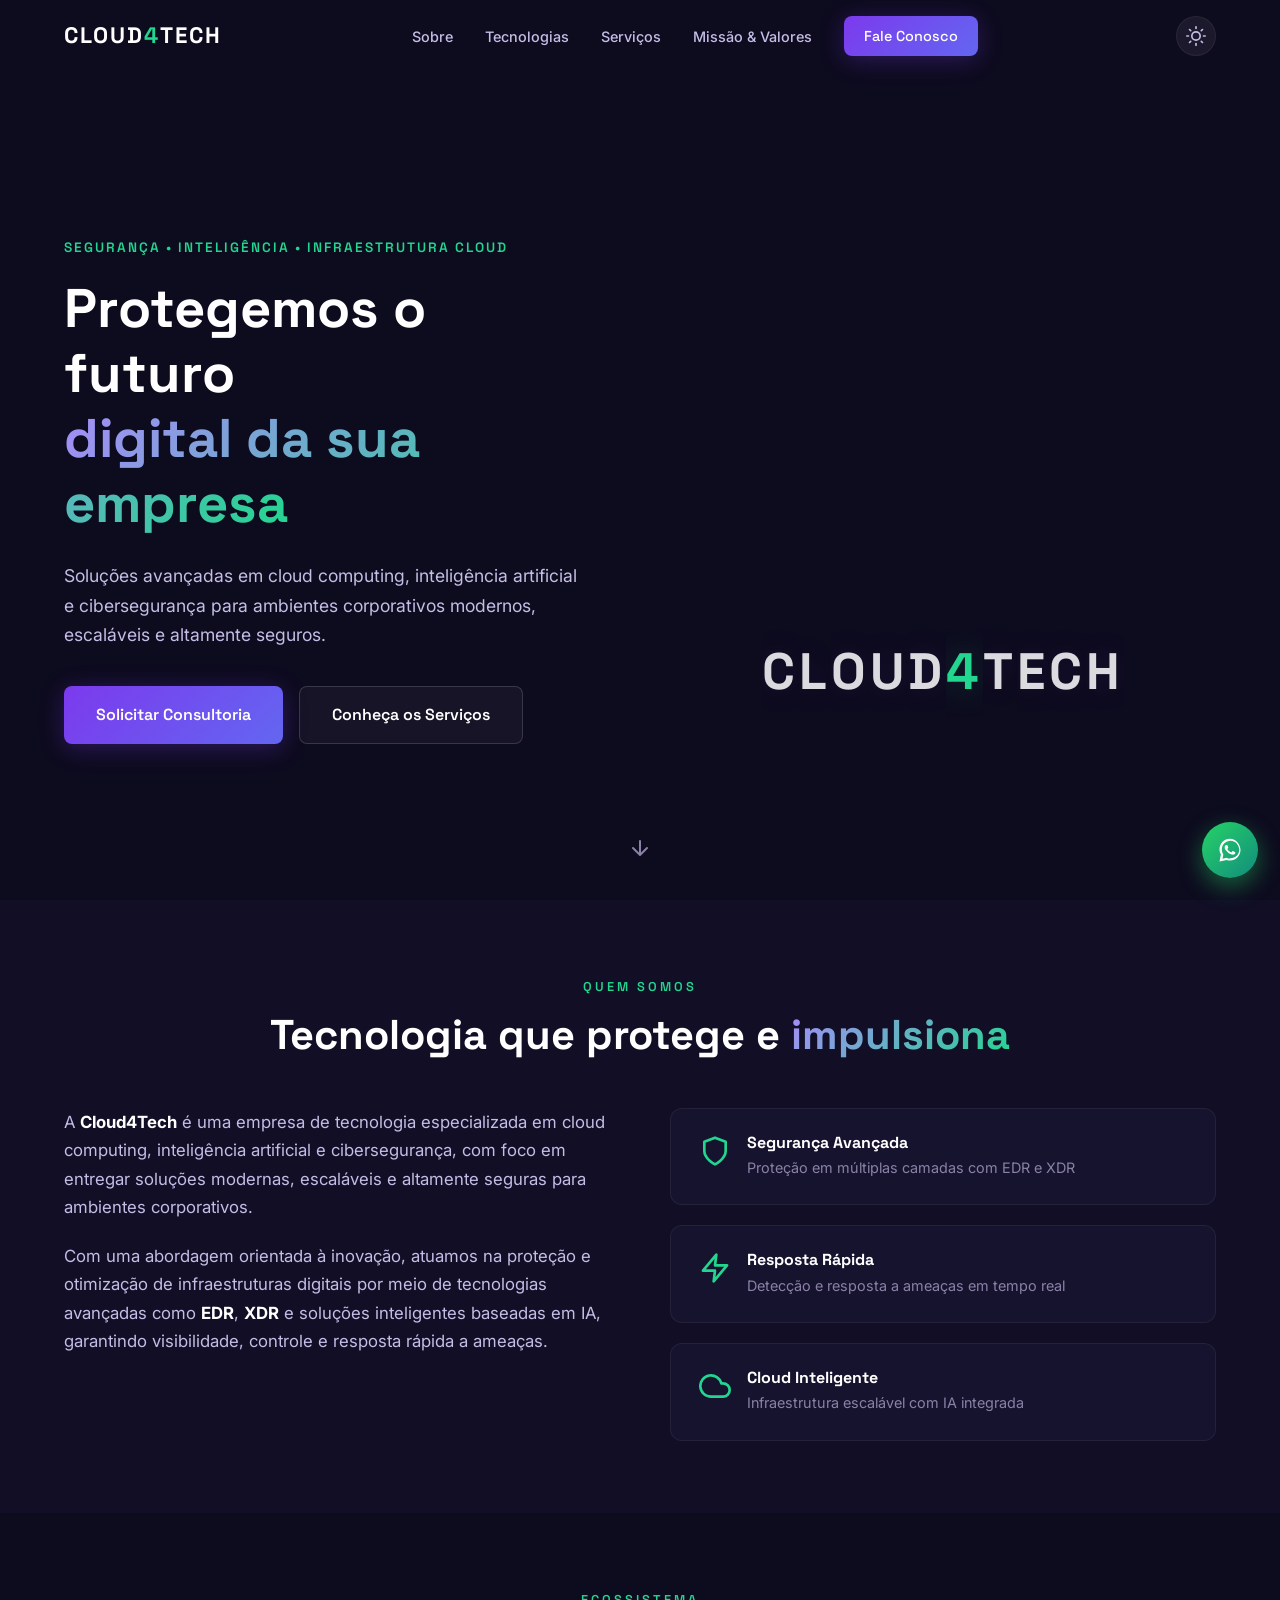
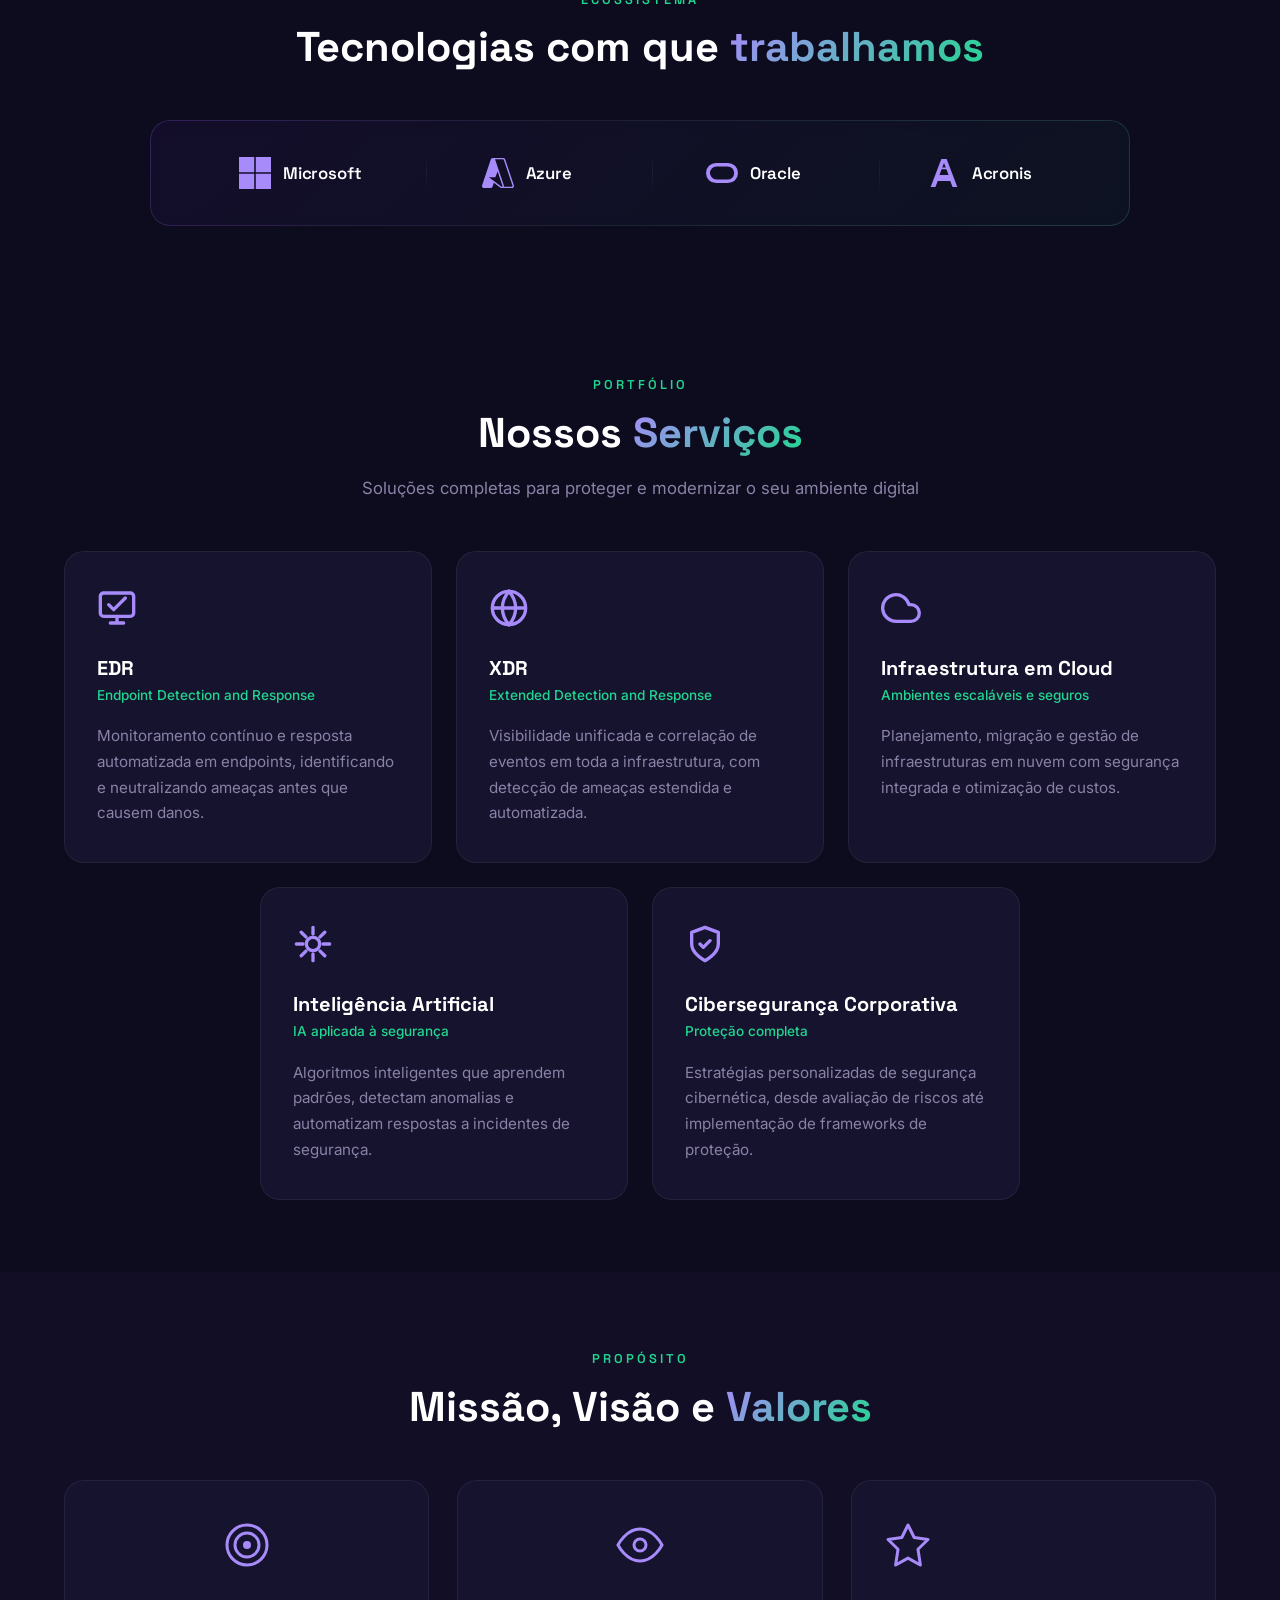
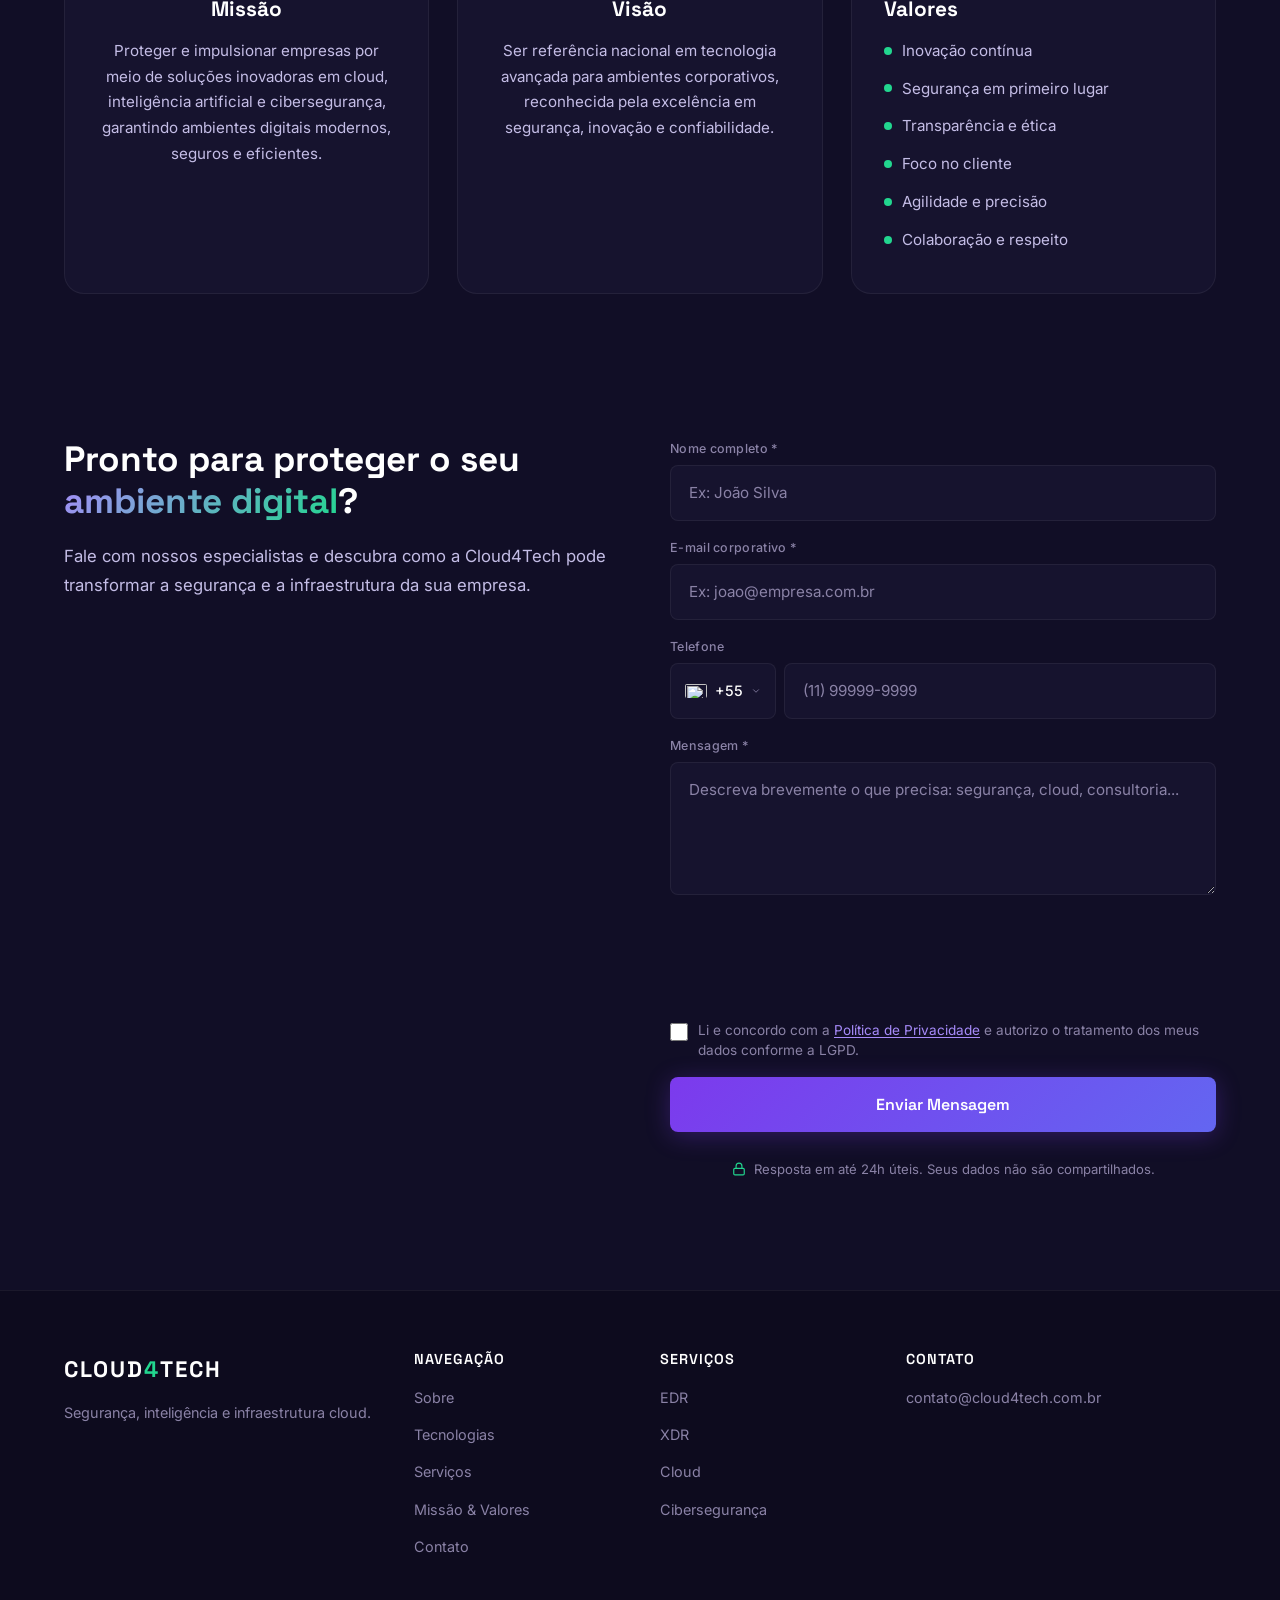
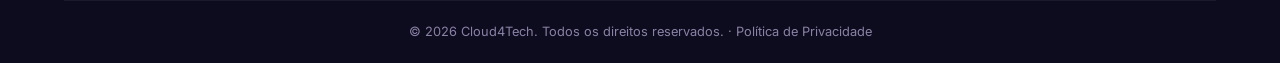
==== index.html @ d3fd8e7d "seo: switch Organization to ProfessionalService in JSON-LD" ====
<!DOCTYPE html>
<html lang="pt-BR">
<head>
    <meta charset="UTF-8">
    <meta name="viewport" content="width=device-width, initial-scale=1.0">
    <title>Cloud4Tech</title>
    <meta name="description" content="Cloud4Tech: cibersegurança corporativa, EDR, XDR, cloud computing e IA aplicada para proteger e modernizar sua infraestrutura. Solicite uma consultoria gratuita.">
    <meta name="keywords" content="cibersegurança, EDR, XDR, cloud computing, inteligência artificial, infraestrutura cloud, segurança corporativa, Cloud4Tech">
    <meta name="author" content="Cloud4Tech">
    <meta name="robots" content="index, follow, max-image-preview:large, max-snippet:-1, max-video-preview:-1">
    <meta name="theme-color" content="#0D0B1E" media="(prefers-color-scheme: dark)">
    <meta name="theme-color" content="#F5F3FF" media="(prefers-color-scheme: light)">

    <!-- Open Graph (WhatsApp, LinkedIn, Facebook) -->
    <meta property="og:type" content="website">
    <meta property="og:site_name" content="Cloud4Tech">
    <meta property="og:title" content="Cloud4Tech — Segurança, Inteligência e Infraestrutura Cloud">
    <meta property="og:description" content="Soluções avançadas em cloud computing, inteligência artificial e cibersegurança para ambientes corporativos. Solicite uma consultoria gratuita.">
    <meta property="og:image" content="https://cloud4tech.com.br/assets/images/falcon.png">
    <meta property="og:image:width" content="1200">
    <meta property="og:image:height" content="630">
    <meta property="og:image:alt" content="Cloud4Tech — Segurança e Cloud para empresas">
    <meta property="og:url" content="https://cloud4tech.com.br/">
    <meta property="og:locale" content="pt_BR">

    <!-- Twitter Card -->
    <meta name="twitter:card" content="summary_large_image">
    <meta name="twitter:title" content="Cloud4Tech — Segurança, Inteligência e Infraestrutura Cloud">
    <meta name="twitter:description" content="Cibersegurança, EDR, XDR, cloud e IA para empresas. Solicite uma consultoria gratuita.">
    <meta name="twitter:image" content="https://cloud4tech.com.br/assets/images/falcon.png">

    <link rel="canonical" href="https://cloud4tech.com.br/">
    <link rel="preconnect" href="https://fonts.googleapis.com">
    <link rel="preconnect" href="https://fonts.gstatic.com" crossorigin>
    <link rel="preconnect" href="https://flagcdn.com" crossorigin>
    <link href="https://fonts.googleapis.com/css2?family=Inter:wght@400;500;600&family=Space+Grotesk:wght@600;700;800&display=swap" rel="stylesheet">
    <link rel="icon" href="favicon.ico" type="image/x-icon">
    <link rel="apple-touch-icon" href="assets/images/falcon.png">
    <link rel="manifest" href="site.webmanifest">
    <link rel="preload" href="assets/images/falcon.png" as="image" fetchpriority="high">
    <link rel="stylesheet" href="assets/css/styles.css">
    <script src="assets/js/theme-init.js"></script>
    <script src="assets/js/hcaptcha-bootstrap.js"></script>
    <script src="https://js.hcaptcha.com/1/api.js?recaptchacompat=off&render=explicit&onload=onHCaptchaLoad" async defer></script>
    <script type="application/ld+json">
    {
      "@context": "https://schema.org",
      "@graph": [
        {
          "@type": "ProfessionalService",
          "@id": "https://cloud4tech.com.br/#organization",
          "name": "Cloud4Tech",
          "url": "https://cloud4tech.com.br/",
          "logo": {
            "@type": "ImageObject",
            "url": "https://cloud4tech.com.br/assets/images/falcon.png",
            "width": 340,
            "height": 340
          },
          "image": "https://cloud4tech.com.br/assets/images/falcon.png",
          "description": "Soluções em cloud computing, inteligência artificial e cibersegurança para ambientes corporativos modernos, escaláveis e altamente seguros.",
          "email": "contato@cloud4tech.com.br",
          "areaServed": {
            "@type": "Country",
            "name": "Brasil"
          },
          "knowsAbout": ["Cibersegurança", "EDR", "XDR", "Cloud Computing", "Inteligência Artificial", "Infraestrutura em Nuvem"]
        },
        {
          "@type": "WebSite",
          "@id": "https://cloud4tech.com.br/#website",
          "url": "https://cloud4tech.com.br/",
          "name": "Cloud4Tech",
          "description": "Segurança, Inteligência e Infraestrutura Cloud",
          "publisher": { "@id": "https://cloud4tech.com.br/#organization" },
          "inLanguage": "pt-BR"
        },
        {
          "@type": "Service",
          "name": "EDR — Endpoint Detection and Response",
          "provider": { "@id": "https://cloud4tech.com.br/#organization" },
          "areaServed": "BR",
          "description": "Monitoramento contínuo e resposta automatizada em endpoints, identificando e neutralizando ameaças antes que causem danos."
        },
        {
          "@type": "Service",
          "name": "XDR — Extended Detection and Response",
          "provider": { "@id": "https://cloud4tech.com.br/#organization" },
          "areaServed": "BR",
          "description": "Visibilidade unificada e correlação de eventos em toda a infraestrutura, com detecção de ameaças estendida e automatizada."
        },
        {
          "@type": "Service",
          "name": "Infraestrutura em Cloud",
          "provider": { "@id": "https://cloud4tech.com.br/#organization" },
          "areaServed": "BR",
          "description": "Planejamento, migração e gestão de infraestruturas em nuvem com segurança integrada e otimização de custos."
        },
        {
          "@type": "Service",
          "name": "Inteligência Artificial Aplicada à Segurança",
          "provider": { "@id": "https://cloud4tech.com.br/#organization" },
          "areaServed": "BR",
          "description": "Algoritmos inteligentes que aprendem padrões, detectam anomalias e automatizam respostas a incidentes de segurança."
        },
        {
          "@type": "Service",
          "name": "Cibersegurança Corporativa",
          "provider": { "@id": "https://cloud4tech.com.br/#organization" },
          "areaServed": "BR",
          "description": "Estratégias personalizadas de segurança cibernética, desde avaliação de riscos até implementação de frameworks de proteção."
        }
      ]
    }
    </script>
</head>
<body>
    <!-- ===== NAVBAR ===== -->
    <nav class="navbar" id="navbar">
        <div class="container navbar__inner">
            <a href="#hero" class="navbar__logo">
                <span class="logo-text">CLOUD</span><span class="logo-accent">4</span><span class="logo-text">TECH</span>
            </a>
            <ul class="navbar__links" id="navLinks">
                <li><a href="#about">Sobre</a></li>                <li><a href="#partners">Tecnologias</a></li>                <li><a href="#services">Serviços</a></li>
                <li><a href="#mission">Missão & Valores</a></li>
                <li><a href="#contact" class="btn btn--sm btn--primary">Fale Conosco</a></li>
            </ul>
            <button class="theme-toggle" id="themeToggle" aria-label="Alternar tema">
                <svg class="theme-icon theme-icon--dark" width="20" height="20" viewBox="0 0 24 24" fill="none" stroke="currentColor" stroke-width="2" stroke-linecap="round" stroke-linejoin="round"><circle cx="12" cy="12" r="5"/><line x1="12" y1="1" x2="12" y2="3"/><line x1="12" y1="21" x2="12" y2="23"/><line x1="4.22" y1="4.22" x2="5.64" y2="5.64"/><line x1="18.36" y1="18.36" x2="19.78" y2="19.78"/><line x1="1" y1="12" x2="3" y2="12"/><line x1="21" y1="12" x2="23" y2="12"/><line x1="4.22" y1="19.78" x2="5.64" y2="18.36"/><line x1="18.36" y1="5.64" x2="19.78" y2="4.22"/></svg>
                <svg class="theme-icon theme-icon--light" width="20" height="20" viewBox="0 0 24 24" fill="none" stroke="currentColor" stroke-width="2" stroke-linecap="round" stroke-linejoin="round"><path d="M21 12.79A9 9 0 1 1 11.21 3 7 7 0 0 0 21 12.79z"/></svg>
            </button>
            <button class="navbar__toggle" id="navToggle" aria-label="Menu">
                <span></span><span></span><span></span>
            </button>
        </div>
    </nav>

    <!-- ===== HERO ===== -->
    <section class="hero" id="hero">
        <div class="container hero__inner">
            <!-- Left: content -->
            <div class="hero__content">
                <p class="hero__tag">Segurança &bull; Inteligência &bull; Infraestrutura Cloud</p>
                <h1 class="hero__title">
                    Protegemos o futuro<br>
                    <span class="gradient-text">digital da sua empresa</span>
                </h1>
                <p class="hero__desc">
                    Soluções avançadas em cloud computing, inteligência artificial e cibersegurança para ambientes corporativos modernos, escaláveis e altamente seguros.
                </p>
                <div class="hero__actions">
                    <a href="#contact" class="btn btn--primary btn--lg">Solicitar Consultoria</a>
                    <a href="#services" class="btn btn--outline btn--lg">Conheça os Serviços</a>
                </div>
            </div>

            <!-- Right: falcon + logo animation -->
            <div class="hero__visual" id="logoAnim">
                <div class="logo-anim__falcon" id="logoFalcon">
                    <img src="assets/images/falcon.png" alt="Falcão Cloud4Tech" width="340" height="340" loading="eager" decoding="async" fetchpriority="high">
                </div>
                <div class="logo-anim" id="logoLetters">
                    <span class="logo-anim__letter logo-anim__keep" data-letter="C">C</span>
                    <span class="logo-anim__letter logo-anim__hide">L</span>
                    <span class="logo-anim__letter logo-anim__hide">O</span>
                    <span class="logo-anim__letter logo-anim__hide">U</span>
                    <span class="logo-anim__letter logo-anim__hide">D</span>
                    <span class="logo-anim__letter logo-anim__keep logo-anim__accent" data-letter="4">4</span>
                    <span class="logo-anim__letter logo-anim__keep" data-letter="T">T</span>
                    <span class="logo-anim__letter logo-anim__hide">E</span>
                    <span class="logo-anim__letter logo-anim__hide">C</span>
                    <span class="logo-anim__letter logo-anim__hide">H</span>
                </div>
            </div>
        </div>
        <div class="hero__scroll" id="heroScroll">
            <a href="#about" aria-label="Rolar para baixo">
                <svg width="24" height="24" viewBox="0 0 24 24" fill="none"><path d="M12 5v14M5 12l7 7 7-7" stroke="currentColor" stroke-width="2" stroke-linecap="round" stroke-linejoin="round"/></svg>
            </a>
        </div>
    </section>

    <!-- ===== ABOUT ===== -->
    <section class="section about" id="about">
        <div class="container">
            <div class="section__header">
                <span class="section__tag">Quem Somos</span>
                <h2 class="section__title">Tecnologia que protege e <span class="gradient-text">impulsiona</span></h2>
            </div>
            <div class="about__grid">
                <div class="about__text">
                    <p>
                        A <strong>Cloud4Tech</strong> é uma empresa de tecnologia especializada em cloud computing, inteligência artificial e cibersegurança, com foco em entregar soluções modernas, escaláveis e altamente seguras para ambientes corporativos.
                    </p>
                    <p>
                        Com uma abordagem orientada à inovação, atuamos na proteção e otimização de infraestruturas digitais por meio de tecnologias avançadas como <strong>EDR</strong>, <strong>XDR</strong> e soluções inteligentes baseadas em IA, garantindo visibilidade, controle e resposta rápida a ameaças.
                    </p>
                </div>
                <div class="about__stats">
                    <div class="stat-card">
                        <div class="stat-card__icon">
                            <svg width="32" height="32" viewBox="0 0 24 24" fill="none"><path d="M12 22s8-4 8-10V5l-8-3-8 3v7c0 6 8 10 8 10z" stroke="currentColor" stroke-width="2" stroke-linecap="round" stroke-linejoin="round"/></svg>
                        </div>
                        <div class="stat-card__text">
                            <h3>Segurança Avançada</h3>
                            <p>Proteção em múltiplas camadas com EDR e XDR</p>
                        </div>
                    </div>
                    <div class="stat-card">
                        <div class="stat-card__icon">
                            <svg width="32" height="32" viewBox="0 0 24 24" fill="none"><path d="M13 2L3 14h9l-1 8 10-12h-9l1-8z" stroke="currentColor" stroke-width="2" stroke-linecap="round" stroke-linejoin="round"/></svg>
                        </div>
                        <div class="stat-card__text">
                            <h3>Resposta Rápida</h3>
                            <p>Detecção e resposta a ameaças em tempo real</p>
                        </div>
                    </div>
                    <div class="stat-card">
                        <div class="stat-card__icon">
                            <svg width="32" height="32" viewBox="0 0 24 24" fill="none"><path d="M18 10h-1.26A8 8 0 109 20h9a5 5 0 000-10z" stroke="currentColor" stroke-width="2" stroke-linecap="round" stroke-linejoin="round"/></svg>
                        </div>
                        <div class="stat-card__text">
                            <h3>Cloud Inteligente</h3>
                            <p>Infraestrutura escalável com IA integrada</p>
                        </div>
                    </div>
                </div>
            </div>
        </div>
    </section>

    <!-- ===== TECNOLOGIAS / PARCEIROS ===== -->
    <section class="section partners" id="partners">
        <div class="container">
            <div class="section__header section__header--compact">
                <span class="section__tag">Ecossistema</span>
                <h2 class="section__title">Tecnologias com que <span class="gradient-text">trabalhamos</span></h2>
            </div>
            <div class="partners__bar">
                <div class="partner">
                    <span class="partner__icon" aria-hidden="true">
                        <svg viewBox="0 0 24 24" xmlns="http://www.w3.org/2000/svg">
                            <path d="M0 0v11.408h11.408V0zm12.594 0v11.408H24V0zM0 12.594V24h11.408V12.594zm12.594 0V24H24V12.594z"/>
                        </svg>
                    </span>
                    <span class="partner__name">Microsoft</span>
                </div>

                <div class="partner">
                    <span class="partner__icon" aria-hidden="true">
                        <svg viewBox="0 0 24 24" xmlns="http://www.w3.org/2000/svg">
                            <path d="M22.379 23.343a1.62 1.62 0 0 0 1.536-2.14v.002L17.35 1.76A1.62 1.62 0 0 0 15.816.657H8.184A1.62 1.62 0 0 0 6.65 1.76L.086 21.204a1.62 1.62 0 0 0 1.536 2.139h4.741a1.62 1.62 0 0 0 1.535-1.103l.977-2.892 4.947 3.675c.28.208.618.32.966.32m-3.084-12.531 3.624 10.739a.54.54 0 0 1-.51.713v-.001h-.03a.54.54 0 0 1-.322-.106l-9.287-6.9h4.853m6.313 7.006c.116-.326.13-.694.007-1.058L9.79 1.76a1.722 1.722 0 0 0-.007-.02h6.034a.54.54 0 0 1 .512.366l6.562 19.445a.54.54 0 0 1-.338.684"/>
                        </svg>
                    </span>
                    <span class="partner__name">Azure</span>
                </div>

                <div class="partner">
                    <span class="partner__icon" aria-hidden="true">
                        <svg viewBox="0 0 24 24" xmlns="http://www.w3.org/2000/svg">
                            <path d="M16.412 4.412h-8.82a7.588 7.588 0 0 0-.008 15.176h8.828a7.588 7.588 0 0 0 0-15.176zm-.193 12.502H7.786a4.915 4.915 0 0 1 0-9.828h8.433a4.914 4.914 0 1 1 0 9.828z"/>
                        </svg>
                    </span>
                    <span class="partner__name">Oracle</span>
                </div>

                <div class="partner">
                    <span class="partner__icon" aria-hidden="true">
                        <svg viewBox="0 0 24 24" xmlns="http://www.w3.org/2000/svg">
                            <path d="M10 1.5h4l8 21h-3.6l-1.7-4.5H7.3l-1.7 4.5H2l8-21zm-1.4 12h6.8l-1.6-4.3H10.2l-1.6 4.3zm2.1-5.6h2.6L12 4.5l-1.3 3.4z"/>
                        </svg>
                    </span>
                    <span class="partner__name">Acronis</span>
                </div>
            </div>
        </div>
    </section>

    <!-- ===== SERVICES ===== -->
    <section class="section services" id="services">
        <div class="container">
            <div class="section__header">
                <span class="section__tag">Portfólio</span>
                <h2 class="section__title">Nossos <span class="gradient-text">Serviços</span></h2>
                <p class="section__subtitle">Soluções completas para proteger e modernizar o seu ambiente digital</p>
            </div>
            <div class="services__grid">
                <!-- EDR -->
                <div class="service-card" data-aos>
                    <div class="service-card__icon">
                        <svg width="40" height="40" viewBox="0 0 24 24" fill="none"><rect x="2" y="3" width="20" height="14" rx="2" stroke="currentColor" stroke-width="2"/><path d="M8 21h8M12 17v4" stroke="currentColor" stroke-width="2" stroke-linecap="round"/><path d="M7 10l3 3 7-7" stroke="currentColor" stroke-width="2" stroke-linecap="round" stroke-linejoin="round"/></svg>
                    </div>
                    <h3 class="service-card__title">EDR</h3>
                    <p class="service-card__subtitle">Endpoint Detection and Response</p>
                    <p class="service-card__desc">Monitoramento contínuo e resposta automatizada em endpoints, identificando e neutralizando ameaças antes que causem danos.</p>
                    <div class="service-card__line"></div>
                </div>

                <!-- XDR -->
                <div class="service-card" data-aos>
                    <div class="service-card__icon">
                        <svg width="40" height="40" viewBox="0 0 24 24" fill="none"><circle cx="12" cy="12" r="10" stroke="currentColor" stroke-width="2"/><path d="M12 2a15.3 15.3 0 014 10 15.3 15.3 0 01-4 10 15.3 15.3 0 01-4-10 15.3 15.3 0 014-10z" stroke="currentColor" stroke-width="2"/><path d="M2 12h20" stroke="currentColor" stroke-width="2"/></svg>
                    </div>
                    <h3 class="service-card__title">XDR</h3>
                    <p class="service-card__subtitle">Extended Detection and Response</p>
                    <p class="service-card__desc">Visibilidade unificada e correlação de eventos em toda a infraestrutura, com detecção de ameaças estendida e automatizada.</p>
                    <div class="service-card__line"></div>
                </div>

                <!-- Cloud -->
                <div class="service-card" data-aos>
                    <div class="service-card__icon">
                        <svg width="40" height="40" viewBox="0 0 24 24" fill="none"><path d="M18 10h-1.26A8 8 0 109 20h9a5 5 0 000-10z" stroke="currentColor" stroke-width="2" stroke-linecap="round" stroke-linejoin="round"/></svg>
                    </div>
                    <h3 class="service-card__title">Infraestrutura em Cloud</h3>
                    <p class="service-card__subtitle">Ambientes escaláveis e seguros</p>
                    <p class="service-card__desc">Planejamento, migração e gestão de infraestruturas em nuvem com segurança integrada e otimização de custos.</p>
                    <div class="service-card__line"></div>
                </div>

                <!-- IA -->
                <div class="service-card" data-aos>
                    <div class="service-card__icon">
                        <svg width="40" height="40" viewBox="0 0 24 24" fill="none"><path d="M12 2v4M12 18v4M4.93 4.93l2.83 2.83M16.24 16.24l2.83 2.83M2 12h4M18 12h4M4.93 19.07l2.83-2.83M16.24 7.76l2.83-2.83" stroke="currentColor" stroke-width="2" stroke-linecap="round"/><circle cx="12" cy="12" r="4" stroke="currentColor" stroke-width="2"/></svg>
                    </div>
                    <h3 class="service-card__title">Inteligência Artificial</h3>
                    <p class="service-card__subtitle">IA aplicada à segurança</p>
                    <p class="service-card__desc">Algoritmos inteligentes que aprendem padrões, detectam anomalias e automatizam respostas a incidentes de segurança.</p>
                    <div class="service-card__line"></div>
                </div>

                <!-- Cybersec -->
                <div class="service-card" data-aos>
                    <div class="service-card__icon">
                        <svg width="40" height="40" viewBox="0 0 24 24" fill="none"><path d="M12 22s8-4 8-10V5l-8-3-8 3v7c0 6 8 10 8 10z" stroke="currentColor" stroke-width="2" stroke-linecap="round" stroke-linejoin="round"/><path d="M9 12l2 2 4-4" stroke="currentColor" stroke-width="2" stroke-linecap="round" stroke-linejoin="round"/></svg>
                    </div>
                    <h3 class="service-card__title">Cibersegurança Corporativa</h3>
                    <p class="service-card__subtitle">Proteção completa</p>
                    <p class="service-card__desc">Estratégias personalizadas de segurança cibernética, desde avaliação de riscos até implementação de frameworks de proteção.</p>
                    <div class="service-card__line"></div>
                </div>
            </div>
        </div>
    </section>

    <!-- ===== MISSION, VISION & VALUES ===== -->
    <section class="section mission" id="mission">
        <div class="container">
            <div class="section__header">
                <span class="section__tag">Propósito</span>
                <h2 class="section__title">Missão, Visão e <span class="gradient-text">Valores</span></h2>
            </div>
            <div class="mission__grid">
                <div class="mission-card">
                    <div class="mission-card__icon">
                        <svg width="48" height="48" viewBox="0 0 24 24" fill="none"><circle cx="12" cy="12" r="10" stroke="currentColor" stroke-width="1.5"/><circle cx="12" cy="12" r="6" stroke="currentColor" stroke-width="1.5"/><circle cx="12" cy="12" r="2" fill="currentColor"/></svg>
                    </div>
                    <h3>Missão</h3>
                    <p>Proteger e impulsionar empresas por meio de soluções inovadoras em cloud, inteligência artificial e cibersegurança, garantindo ambientes digitais modernos, seguros e eficientes.</p>
                </div>
                <div class="mission-card">
                    <div class="mission-card__icon">
                        <svg width="48" height="48" viewBox="0 0 24 24" fill="none"><path d="M1 12s4-8 11-8 11 8 11 8-4 8-11 8S1 12 1 12z" stroke="currentColor" stroke-width="1.5"/><circle cx="12" cy="12" r="3" stroke="currentColor" stroke-width="1.5"/></svg>
                    </div>
                    <h3>Visão</h3>
                    <p>Ser referência nacional em tecnologia avançada para ambientes corporativos, reconhecida pela excelência em segurança, inovação e confiabilidade.</p>
                </div>
                <div class="mission-card mission-card--values">
                    <div class="mission-card__icon">
                        <svg width="48" height="48" viewBox="0 0 24 24" fill="none"><path d="M12 2l3.09 6.26L22 9.27l-5 4.87L18.18 22 12 18.56 5.82 22 7 14.14l-5-4.87 6.91-1.01L12 2z" stroke="currentColor" stroke-width="1.5" stroke-linecap="round" stroke-linejoin="round"/></svg>
                    </div>
                    <h3>Valores</h3>
                    <ul class="values-list">
                        <li><span class="values-list__dot"></span>Inovação contínua</li>
                        <li><span class="values-list__dot"></span>Segurança em primeiro lugar</li>
                        <li><span class="values-list__dot"></span>Transparência e ética</li>
                        <li><span class="values-list__dot"></span>Foco no cliente</li>
                        <li><span class="values-list__dot"></span>Agilidade e precisão</li>
                        <li><span class="values-list__dot"></span>Colaboração e respeito</li>
                    </ul>
                </div>
            </div>
        </div>
    </section>

    <!-- ===== CTA ===== -->
    <section class="section cta" id="contact">
        <div class="container">
            <div class="cta__inner">
                <div class="cta__content">
                    <h2 class="cta__title">Pronto para proteger o seu <span class="gradient-text">ambiente digital</span>?</h2>
                    <p class="cta__desc">Fale com nossos especialistas e descubra como a Cloud4Tech pode transformar a segurança e a infraestrutura da sua empresa.</p>
                </div>
                <form class="cta__form" id="contactForm" novalidate>
                    <input type="hidden" name="access_key" value="cff3dc6c-f851-486f-92bd-47d1e7ce6827">
                    <input type="hidden" name="subject" value="Nova mensagem do site Cloud4Tech">
                    <input type="hidden" name="from_name" value="Cloud4Tech Site">
                    <input type="checkbox" name="botcheck" class="hp-field" tabindex="-1" autocomplete="off" aria-hidden="true">
                    <div class="form-group">
                        <label class="form-label" for="field-name">Nome completo *</label>
                        <input type="text" name="name" id="field-name" placeholder="Ex: João Silva" required autocomplete="name">
                    </div>
                    <div class="form-group">
                        <label class="form-label" for="field-email">E-mail corporativo *</label>
                        <input type="email" name="email" id="field-email" placeholder="Ex: joao@empresa.com.br" required autocomplete="email">
                    </div>
                    <div class="form-group">
                        <label class="form-label" for="field-phone">Telefone</label>
                        <div class="phone-row">
                            <input type="hidden" name="country_code" id="countryCodeInput" value="+55">
                            <div class="country-select" id="countrySelect">
                                <button type="button" class="country-select__btn" id="countryBtn">
                                    <img src="https://flagcdn.com/w40/br.png" alt="" class="country-flag" id="countryFlag" width="22" height="14" decoding="async">
                                    <span class="country-code" id="countryCode">+55</span>
                                    <svg class="country-arrow" width="10" height="10" viewBox="0 0 24 24" fill="none"><path d="M6 9l6 6 6-6" stroke="currentColor" stroke-width="2" stroke-linecap="round" stroke-linejoin="round"/></svg>
                                </button>
                                <ul class="country-select__list" id="countryList">
                                    <li data-code="+55" data-flag="br"><img src="https://flagcdn.com/w40/br.png" alt="" width="22" height="14" loading="lazy" decoding="async"> +55</li>
                                    <li data-code="+1" data-flag="us"><img src="https://flagcdn.com/w40/us.png" alt="" width="22" height="14" loading="lazy" decoding="async"> +1</li>
                                    <li data-code="+351" data-flag="pt"><img src="https://flagcdn.com/w40/pt.png" alt="" width="22" height="14" loading="lazy" decoding="async"> +351</li>
                                    <li data-code="+34" data-flag="es"><img src="https://flagcdn.com/w40/es.png" alt="" width="22" height="14" loading="lazy" decoding="async"> +34</li>
                                    <li data-code="+44" data-flag="gb"><img src="https://flagcdn.com/w40/gb.png" alt="" width="22" height="14" loading="lazy" decoding="async"> +44</li>
                                    <li data-code="+49" data-flag="de"><img src="https://flagcdn.com/w40/de.png" alt="" width="22" height="14" loading="lazy" decoding="async"> +49</li>
                                    <li data-code="+33" data-flag="fr"><img src="https://flagcdn.com/w40/fr.png" alt="" width="22" height="14" loading="lazy" decoding="async"> +33</li>
                                    <li data-code="+39" data-flag="it"><img src="https://flagcdn.com/w40/it.png" alt="" width="22" height="14" loading="lazy" decoding="async"> +39</li>
                                    <li data-code="+81" data-flag="jp"><img src="https://flagcdn.com/w40/jp.png" alt="" width="22" height="14" loading="lazy" decoding="async"> +81</li>
                                    <li data-code="+54" data-flag="ar"><img src="https://flagcdn.com/w40/ar.png" alt="" width="22" height="14" loading="lazy" decoding="async"> +54</li>
                                    <li data-code="+56" data-flag="cl"><img src="https://flagcdn.com/w40/cl.png" alt="" width="22" height="14" loading="lazy" decoding="async"> +56</li>
                                    <li data-code="+57" data-flag="co"><img src="https://flagcdn.com/w40/co.png" alt="" width="22" height="14" loading="lazy" decoding="async"> +57</li>
                                    <li data-code="+52" data-flag="mx"><img src="https://flagcdn.com/w40/mx.png" alt="" width="22" height="14" loading="lazy" decoding="async"> +52</li>
                                </ul>
                            </div>
                            <input type="tel" name="phone" id="field-phone" placeholder="(11) 99999-9999" class="phone-number" autocomplete="tel">
                        </div>
                    </div>
                    <div class="form-group">
                        <label class="form-label" for="field-message">Mensagem *</label>
                        <textarea name="message" id="field-message" rows="4" placeholder="Descreva brevemente o que precisa: segurança, cloud, consultoria..." required></textarea>
                    </div>
                    <div class="form-group form-group--captcha">
                        <div id="hcaptchaContainer" data-sitekey="50b2fe65-b00b-4b9e-ad62-3ba471098be2"></div>
                    </div>
                    <div class="form-group form-group--consent">
                        <label class="consent">
                            <input type="checkbox" name="consent" id="field-consent" required>
                            <span>Li e concordo com a <a href="privacidade.html" target="_blank" rel="noopener">Política de Privacidade</a> e autorizo o tratamento dos meus dados conforme a LGPD.</span>
                        </label>
                    </div>
                    <button type="submit" class="btn btn--primary btn--lg btn--full" id="submitBtn">
                        <span class="btn__label">Enviar Mensagem</span>
                        <span class="btn__spinner" aria-hidden="true"></span>
                    </button>
                    <p class="form-trust">
                        <svg width="14" height="14" viewBox="0 0 24 24" fill="none" stroke="currentColor" stroke-width="2" stroke-linecap="round" stroke-linejoin="round" aria-hidden="true"><rect x="3" y="11" width="18" height="11" rx="2"/><path d="M7 11V7a5 5 0 0 1 10 0v4"/></svg>
                        Resposta em até 24h úteis. Seus dados não são compartilhados.
                    </p>
                    <p id="formStatus" class="form-status" role="status" aria-live="polite"></p>
                </form>
            </div>
        </div>
    </section>

    <!-- ===== FOOTER ===== -->
    <footer class="footer">
        <div class="container footer__inner">
            <div class="footer__brand">
                <a href="#hero" class="navbar__logo">
                    <span class="logo-text">CLOUD</span><span class="logo-accent">4</span><span class="logo-text">TECH</span>
                </a>
                <p>Segurança, inteligência e infraestrutura cloud.</p>
            </div>
            <div class="footer__links">
                <h4>Navegação</h4>
                <ul>
                    <li><a href="#about">Sobre</a></li>                    <li><a href="#partners">Tecnologias</a></li>                    <li><a href="#services">Serviços</a></li>
                    <li><a href="#mission">Missão & Valores</a></li>
                    <li><a href="#contact">Contato</a></li>
                </ul>
            </div>
            <div class="footer__links">
                <h4>Serviços</h4>
                <ul>
                    <li><a href="#services">EDR</a></li>
                    <li><a href="#services">XDR</a></li>
                    <li><a href="#services">Cloud</a></li>
                    <li><a href="#services">Cibersegurança</a></li>
                </ul>
            </div>
            <div class="footer__links">
                <h4>Contato</h4>
                <ul>
                    <li><a href="mailto:contato@cloud4tech.com.br">contato@cloud4tech.com.br</a></li>
                </ul>
            </div>
        </div>
        <div class="container">
            <div class="footer__bottom">
                <p>&copy; 2026 Cloud4Tech. Todos os direitos reservados. &middot; <a href="privacidade.html">Política de Privacidade</a></p>
            </div>
        </div>
    </footer>

    <a href="https://wa.me/5511987839637?text=Ol%C3%A1!%20Vim%20pelo%20site%20Cloud4Tech%20e%20gostaria%20de%20mais%20informa%C3%A7%C3%B5es."
       class="wa-float"
       target="_blank"
       rel="noopener"
       aria-label="Falar no WhatsApp">
        <svg viewBox="0 0 32 32" width="28" height="28" aria-hidden="true">
            <path fill="currentColor" d="M16.003 3C9.376 3 4 8.376 4 15.003c0 2.117.555 4.184 1.61 6.005L4 29l8.184-1.564a12.01 12.01 0 0 0 3.819.622h.005C22.628 28.058 28 22.682 28 16.055 28 9.428 22.628 3 16.003 3zm0 22.66h-.004a9.97 9.97 0 0 1-3.452-.638l-.247-.093-4.86.929.91-4.74-.16-.246a9.95 9.95 0 0 1-1.55-5.336c0-5.5 4.475-9.974 9.974-9.974 2.665 0 5.17 1.038 7.053 2.922a9.91 9.91 0 0 1 2.92 7.05c0 5.5-4.474 9.973-9.974 9.973zm5.47-7.477c-.3-.15-1.772-.873-2.046-.972-.275-.1-.475-.15-.674.15-.2.3-.774.972-.95 1.171-.174.2-.349.225-.648.075-.3-.15-1.265-.466-2.41-1.486-.89-.793-1.49-1.773-1.665-2.072-.175-.3-.018-.462.131-.611.135-.135.3-.349.45-.524.15-.175.2-.3.3-.499.1-.2.05-.374-.025-.524-.075-.15-.674-1.624-.924-2.224-.244-.583-.491-.504-.674-.514l-.574-.01a1.1 1.1 0 0 0-.799.374c-.274.3-1.049 1.025-1.049 2.499s1.074 2.898 1.224 3.099c.15.2 2.114 3.227 5.119 4.527.715.308 1.273.493 1.708.632.717.228 1.37.196 1.886.119.575-.086 1.772-.724 2.022-1.424.25-.7.25-1.299.175-1.424-.075-.124-.275-.2-.575-.349z"/>
        </svg>
        <span class="wa-float__pulse" aria-hidden="true"></span>
    </a>

    <script src="assets/js/main.js"></script>
</body>
</html>
---- assets/css/styles.css ----
/* ============================
   Cloud4Tech — Styles
   ============================ */

/* --- Custom Properties --- */
:root {
    --c-bg:       #0D0B1E;
    --c-bg-alt:   #110E26;
    --c-bg-card:  #16132E;
    --c-border:   rgba(255,255,255,0.06);
    --c-purple:   #7C3AED;
    --c-purple-l: #A78BFA;
    --c-indigo:   #6366F1;
    --c-green:    #22D68F;
    --c-green-d:  #1AAF74;
    --c-text:     #C4BDE6;
    --c-text-dim: #8A82A6;
    --c-white:    #FFFFFF;

    --ff-heading: 'Space Grotesk', sans-serif;
    --ff-body:    'Inter', sans-serif;

    --radius-sm:  8px;
    --radius-md:  12px;
    --radius-lg:  20px;
    --shadow-card: 0 4px 32px rgba(124,58,237,0.08);

    --transition: 0.3s cubic-bezier(0.4, 0, 0.2, 1);
}

/* --- Light Mode Variables --- */
[data-theme="light"] {
    --c-bg:       #F5F3FF;
    --c-bg-alt:   #EDE9FE;
    --c-bg-card:  #FFFFFF;
    --c-border:   rgba(0,0,0,0.08);
    --c-text:     #4A4568;
    --c-text-dim: #7C7598;
    --c-white:    #1A1036;

    --shadow-card: 0 4px 32px rgba(124,58,237,0.1);
}

/* --- Reset --- */
*, *::before, *::after {
    margin: 0;
    padding: 0;
    box-sizing: border-box;
}

html {
    scroll-padding-top: 70px;
}

body {
    font-family: var(--ff-body);
    background: var(--c-bg);
    color: var(--c-text);
    line-height: 1.7;
    -webkit-font-smoothing: antialiased;
    overflow-x: hidden;
}

img { max-width: 100%; display: block; }
a { text-decoration: none; color: inherit; }
ul { list-style: none; }
button { cursor: pointer; border: none; background: none; font: inherit; }
input, textarea { font: inherit; }

.container {
    max-width: 1200px;
    margin: 0 auto;
    padding: 0 24px;
}

/* --- Typography --- */
h1, h2, h3, h4 {
    font-family: var(--ff-heading);
    color: var(--c-white);
    line-height: 1.2;
}

.gradient-text {
    background: linear-gradient(135deg, var(--c-purple-l), var(--c-green));
    -webkit-background-clip: text;
    -webkit-text-fill-color: transparent;
    background-clip: text;
}

/* --- Buttons --- */
.btn {
    display: inline-flex;
    align-items: center;
    justify-content: center;
    gap: 8px;
    font-family: var(--ff-heading);
    font-weight: 600;
    border-radius: var(--radius-sm);
    transition: var(--transition);
    white-space: nowrap;
}

.btn--sm { padding: 8px 20px; font-size: 0.875rem; }
.btn--lg { padding: 14px 32px; font-size: 1rem; }
.btn--full { width: 100%; }

.btn--primary {
    background: linear-gradient(135deg, var(--c-purple), var(--c-indigo));
    color: var(--c-white);
    box-shadow: 0 4px 24px rgba(124,58,237,0.3);
}
.btn--primary:hover {
    box-shadow: 0 6px 32px rgba(124,58,237,0.5);
    transform: translateY(-2px);
}

.btn--outline {
    border: 1.5px solid rgba(255,255,255,0.15);
    color: var(--c-white);
    background: rgba(255,255,255,0.04);
}
.btn--outline:hover {
    border-color: var(--c-purple-l);
    background: rgba(124,58,237,0.08);
}

/* ============================
   NAVBAR
   ============================ */
.navbar {
    position: fixed;
    top: 0;
    left: 0;
    right: 0;
    z-index: 1000;
    padding: 16px 0;
    transition: var(--transition);
    background: transparent;
}

.navbar.scrolled {
    background: rgba(13,11,30,0.95);
    backdrop-filter: blur(20px);
    -webkit-backdrop-filter: blur(20px);
    border-bottom: 1px solid var(--c-border);
    padding: 8px 0;
}

[data-theme="light"] .navbar.scrolled {
    background: rgba(245,243,255,0.92);
}

.navbar__inner {
    display: flex;
    align-items: center;
    justify-content: space-between;
}

.navbar__logo {
    font-family: var(--ff-heading);
    font-size: 1.4rem;
    font-weight: 800;
    letter-spacing: 2px;
}

.logo-text { color: var(--c-white); }
.logo-accent { color: var(--c-green); }

.navbar__links {
    display: flex;
    align-items: center;
    gap: 32px;
}

.navbar__links a {
    font-size: 0.9rem;
    font-weight: 500;
    color: var(--c-text);
    transition: var(--transition);
    position: relative;
    padding-bottom: 4px;
}

.navbar__links a:hover { color: var(--c-white); }

.navbar__links a.btn {
    color: #FFFFFF;
    padding-bottom: 8px;
}

.navbar__links a.active {
    color: var(--c-white);
}

.navbar__links a:not(.btn)::after {
    content: '';
    position: absolute;
    bottom: 0;
    left: 0;
    width: 0;
    height: 2px;
    background: var(--c-green);
    transition: width 0.3s ease;
}

.navbar__links a:not(.btn):hover::after {
    width: 100%;
}

.navbar__toggle {
    display: none;
    flex-direction: column;
    gap: 5px;
    width: 28px;
}

.navbar__toggle span {
    display: block;
    height: 2px;
    background: var(--c-white);
    border-radius: 2px;
    transition: var(--transition);
}

/* ============================
   HERO
   ============================ */
.hero {
    position: relative;
    min-height: 100vh;
    display: flex;
    align-items: center;
    justify-content: center;
    overflow: hidden;
    padding-top: 80px;
    background: var(--c-bg);
}

/* --- Logo Animation Area --- */

.logo-anim {
    display: flex;
    align-items: center;
    justify-content: center;
    gap: 0;
    font-family: var(--ff-heading);
    font-size: clamp(2rem, 4vw, 3.2rem);
    font-weight: 800;
    letter-spacing: 4px;
    color: var(--c-white);
    text-transform: uppercase;
    position: relative;
}

.logo-anim__letter {
    display: inline-block;
    opacity: 0;
    transform: translateY(30px);
    transition: opacity 0.5s ease, transform 0.5s ease, max-width 0.8s cubic-bezier(0.4, 0, 0.2, 1), margin 0.8s cubic-bezier(0.4, 0, 0.2, 1), font-size 0.8s ease;
    max-width: 1em;
    overflow: hidden;
    color: rgba(255,255,255,0.85);
    text-shadow: 0 0 30px rgba(124,58,237,0.15);
}

.logo-anim__letter.logo-anim__accent {
    color: var(--c-green);
    text-shadow: 0 0 40px rgba(34,214,143,0.3);
}

/* Phase 1: letters appear one by one */
.logo-anim.phase-reveal .logo-anim__letter {
    opacity: 1;
    transform: translateY(0);
}

/* Phase 2: hidden letters collapse out */
.logo-anim.phase-collapse .logo-anim__hide {
    max-width: 0;
    opacity: 0;
    transform: scale(0.5);
    margin: 0;
    padding: 0;
    letter-spacing: 0;
    font-size: 0;
}

.logo-anim.phase-collapse .logo-anim__keep {
    opacity: 1;
    transform: translateY(0);
}

/* Phase 3: hover expand back to CLOUD4TECH */
.logo-anim.phase-collapse.hover-ready {
    cursor: pointer;
}

.logo-anim.phase-collapse.hover-ready:hover .logo-anim__hide {
    max-width: 1em;
    opacity: 1;
    transform: scale(1);
}

/* --- Falcon in logo animation --- */
.logo-anim__falcon {
    margin-bottom: 24px;
    opacity: 0;
    transform: scale(0.85);
    transition: opacity 0.8s ease 0.3s, transform 0.8s ease 0.3s;
}

.logo-anim__falcon.visible {
    opacity: 1;
    transform: scale(1);
}

.logo-anim__falcon img {
    width: clamp(160px, 28vw, 340px);
    height: auto;
    filter: contrast(1.2) saturate(1.4) brightness(0.88) drop-shadow(0 0 30px rgba(124,58,237,0.25));
}

/* --- Hero visual (right side) --- */
.hero__visual {
    display: flex;
    flex-direction: column;
    align-items: center;
    justify-content: center;
}

/* --- Hero layout --- */
.hero__inner {
    display: grid;
    grid-template-columns: 1fr 1fr;
    align-items: center;
    gap: 60px;
    position: relative;
    z-index: 1;
}

.hero__content {
    text-align: left;
    max-width: 580px;
}

.hero__tag {
    font-family: var(--ff-heading);
    font-size: 0.85rem;
    font-weight: 600;
    letter-spacing: 2px;
    text-transform: uppercase;
    color: var(--c-green);
    margin-bottom: 16px;
}

.hero__title {
    font-size: clamp(2.2rem, 4.5vw, 3.4rem);
    font-weight: 800;
    margin-bottom: 24px;
}

.hero__desc {
    font-size: 1.1rem;
    color: var(--c-text);
    max-width: 520px;
    margin-bottom: 36px;
}

.hero__actions {
    display: flex;
    gap: 16px;
    flex-wrap: wrap;
}

.hero__scroll {
    position: absolute;
    bottom: 32px;
    left: 50%;
    transform: translateX(-50%);
    z-index: 2;
}

.hero__scroll a {
    color: var(--c-text-dim);
    animation: bounce 2s infinite;
}

@keyframes bounce {
    0%, 100% { transform: translateY(0); }
    50% { transform: translateY(8px); }
}

/* ============================
   SECTIONS
   ============================ */
.section {
    padding: 72px 0;
}

.section__header {
    text-align: center;
    margin-bottom: 48px;
}

.section__tag {
    display: inline-block;
    font-family: var(--ff-heading);
    font-size: 0.8rem;
    font-weight: 600;
    letter-spacing: 3px;
    text-transform: uppercase;
    color: var(--c-green);
    margin-bottom: 12px;
}

.section__title {
    font-size: clamp(1.8rem, 3.5vw, 2.6rem);
    font-weight: 800;
    margin-bottom: 16px;
}

.section__subtitle {
    font-size: 1.05rem;
    color: var(--c-text-dim);
    max-width: 560px;
    margin: 0 auto;
}

/* ============================
   ABOUT
   ============================ */
.about {
    background: var(--c-bg-alt);
}

.about__grid {
    display: grid;
    grid-template-columns: 1fr 1fr;
    gap: 60px;
    align-items: start;
}

.about__text p {
    font-size: 1.05rem;
    margin-bottom: 20px;
}

.about__text strong {
    color: var(--c-white);
}

.about__stats {
    display: flex;
    flex-direction: column;
    gap: 20px;
}

.stat-card {
    background: var(--c-bg-card);
    border: 1px solid var(--c-border);
    border-radius: var(--radius-md);
    padding: 24px 28px;
    display: flex;
    align-items: flex-start;
    gap: 16px;
    transition: var(--transition);
}

.stat-card:hover {
    border-color: rgba(124,58,237,0.2);
    transform: translateX(4px);
}

.stat-card__icon {
    color: var(--c-green);
    flex-shrink: 0;
    margin-top: 2px;
}

.stat-card h3 {
    font-size: 1rem;
    margin-bottom: 4px;
}

.stat-card p {
    font-size: 0.9rem;
    color: var(--c-text-dim);
}

/* ============================
   SERVICES
   ============================ */
.services__grid {
    display: flex;
    flex-wrap: wrap;
    justify-content: center;
    gap: 24px;
}

.services__grid .service-card {
    flex: 0 1 calc(33.333% - 16px);
    min-width: 280px;
}

.service-card {
    position: relative;
    background: var(--c-bg-card);
    border: 1px solid var(--c-border);
    border-radius: var(--radius-lg);
    padding: 36px 32px;
    transition: var(--transition);
    overflow: hidden;
}

.service-card:hover {
    border-color: rgba(124,58,237,0.25);
    transform: translateY(-4px);
    box-shadow: var(--shadow-card);
}

.service-card__icon {
    color: var(--c-purple-l);
    margin-bottom: 20px;
    transition: var(--transition);
}

.service-card:hover .service-card__icon {
    color: var(--c-green);
}

.service-card__title {
    font-size: 1.25rem;
    margin-bottom: 4px;
}

.service-card__subtitle {
    font-size: 0.85rem;
    color: var(--c-green);
    font-weight: 500;
    margin-bottom: 16px;
}

.service-card__desc {
    font-size: 0.95rem;
    color: var(--c-text-dim);
}

.service-card__line {
    position: absolute;
    bottom: 0;
    left: 0;
    right: 0;
    height: 3px;
    background: linear-gradient(90deg, var(--c-purple), var(--c-green));
    transform: scaleX(0);
    transform-origin: left;
    transition: transform 0.4s ease;
}

.service-card:hover .service-card__line {
    transform: scaleX(1);
}

/* ============================
   MISSION, VISION & VALUES
   ============================ */
.mission {
    background: var(--c-bg-alt);
}

.mission__grid {
    display: grid;
    grid-template-columns: repeat(3, 1fr);
    gap: 28px;
}

.mission-card {
    background: var(--c-bg-card);
    border: 1px solid var(--c-border);
    border-radius: var(--radius-lg);
    padding: 40px 32px;
    text-align: center;
    transition: var(--transition);
}

.mission-card:hover {
    border-color: rgba(124,58,237,0.25);
    transform: translateY(-4px);
    box-shadow: var(--shadow-card);
}

.mission-card--values {
    text-align: left;
}

.mission-card__icon {
    color: var(--c-purple-l);
    margin-bottom: 20px;
}

.mission-card h3 {
    font-size: 1.3rem;
    margin-bottom: 16px;
}

.mission-card p {
    font-size: 0.95rem;
    color: var(--c-text);
    line-height: 1.7;
}

/* Values list inside card */
.values-list {
    list-style: none;
    padding: 0;
    margin: 0;
    display: flex;
    flex-direction: column;
    gap: 12px;
}

.values-list li {
    display: flex;
    align-items: center;
    gap: 10px;
    font-size: 0.95rem;
    color: var(--c-text);
    transition: color 0.2s ease;
}

.values-list li:hover {
    color: var(--c-white);
}

.values-list__dot {
    width: 8px;
    height: 8px;
    border-radius: 50%;
    background: var(--c-green);
    flex-shrink: 0;
}

/* ============================
   CTA / CONTACT
   ============================ */
.cta {
    background: var(--c-bg-alt);
}

.cta__inner {
    display: grid;
    grid-template-columns: 1fr 1fr;
    gap: 60px;
    align-items: start;
}

.cta__title {
    font-size: clamp(1.6rem, 3vw, 2.2rem);
    font-weight: 800;
    margin-bottom: 20px;
}

.cta__desc {
    font-size: 1.05rem;
    color: var(--c-text);
}

.cta__form {
    display: flex;
    flex-direction: column;
    gap: 16px;
}

.form-group {
    position: relative;
}

.form-label {
    display: block;
    font-size: 0.78rem;
    font-weight: 500;
    color: var(--c-text-dim);
    margin-bottom: 6px;
    letter-spacing: 0.3px;
}

.form-group input,
.form-group textarea,
.form-group select {
    width: 100%;
    background: var(--c-bg-card);
    border: 1px solid var(--c-border);
    border-radius: var(--radius-sm);
    padding: 14px 18px;
    color: var(--c-white);
    font-size: 0.95rem;
    transition: var(--transition);
    outline: none;
}

.form-group input::placeholder,
.form-group textarea::placeholder {
    color: var(--c-text-dim);
}

.form-group input:focus,
.form-group textarea:focus,
.form-group select:focus {
    border-color: var(--c-purple);
    box-shadow: 0 0 0 3px rgba(124,58,237,0.15);
}

.form-group textarea {
    resize: vertical;
    min-height: 100px;
}

/* Phone row */
.phone-row {
    display: flex;
    gap: 8px;
}

/* Custom country dropdown */
.country-select {
    position: relative;
    flex-shrink: 0;
}

.country-select__btn {
    display: flex;
    align-items: center;
    gap: 8px;
    background: var(--c-bg-card);
    border: 1px solid var(--c-border);
    border-radius: var(--radius-sm);
    padding: 10px 14px;
    color: var(--c-white);
    font-size: 0.9rem;
    cursor: pointer;
    transition: var(--transition);
    white-space: nowrap;
    height: 100%;
}

.country-select__btn:hover {
    border-color: rgba(124,58,237,0.3);
}

.country-flag {
    width: 22px;
    height: auto;
    border-radius: 2px;
}

.country-code {
    font-weight: 500;
    font-size: 0.9rem;
}

.country-arrow {
    color: var(--c-text-dim);
    transition: transform 0.2s ease;
}

.country-select.open .country-arrow {
    transform: rotate(180deg);
}

.country-select__list {
    position: absolute;
    top: calc(100% + 4px);
    left: 0;
    min-width: 140px;
    background: var(--c-bg-card);
    border: 1px solid var(--c-border);
    border-radius: var(--radius-sm);
    box-shadow: 0 8px 32px rgba(0,0,0,0.4);
    list-style: none;
    padding: 6px 0;
    margin: 0;
    z-index: 50;
    max-height: 240px;
    overflow-y: auto;
    display: none;
}

.country-select.open .country-select__list {
    display: block;
}

.country-select__list li {
    display: flex;
    align-items: center;
    gap: 10px;
    padding: 8px 14px;
    cursor: pointer;
    font-size: 0.9rem;
    color: var(--c-text);
    transition: background 0.15s ease;
}

.country-select__list li:hover {
    background: rgba(124,58,237,0.12);
    color: var(--c-white);
}

.country-select__list li img {
    width: 22px;
    height: auto;
    border-radius: 2px;
}

.phone-number {
    flex: 1;
    min-width: 0;
}

/* ============================
   FOOTER
   ============================ */
.footer {
    padding: 60px 0 0;
    border-top: 1px solid var(--c-border);
}

.footer__inner {
    display: grid;
    grid-template-columns: 1.5fr 1fr 1fr 1.5fr;
    gap: 40px;
    padding-bottom: 40px;
}

.footer__brand p {
    margin-top: 12px;
    font-size: 0.9rem;
    color: var(--c-text-dim);
}

.footer__links h4 {
    font-size: 0.9rem;
    font-weight: 600;
    margin-bottom: 16px;
    text-transform: uppercase;
    letter-spacing: 1px;
}

.footer__links ul {
    display: flex;
    flex-direction: column;
    gap: 10px;
}

.footer__links a {
    font-size: 0.9rem;
    color: var(--c-text-dim);
    transition: var(--transition);
}

.footer__links a:hover {
    color: var(--c-green);
}

.footer__bottom {
    border-top: 1px solid var(--c-border);
    padding: 20px 0;
    text-align: center;
}

.footer__bottom p {
    font-size: 0.8rem;
    color: var(--c-text-dim);
}

.footer__bottom a {
    color: var(--c-text-dim);
    text-decoration: none;
    transition: color 0.2s ease;
}

.footer__bottom a:hover { color: var(--c-purple-l); }

/* ============================
   THEME TOGGLE
   ============================ */
.theme-toggle {
    display: flex;
    align-items: center;
    justify-content: center;
    width: 40px;
    height: 40px;
    border-radius: 50%;
    background: rgba(255,255,255,0.06);
    border: 1px solid var(--c-border);
    color: var(--c-text);
    cursor: pointer;
    transition: var(--transition);
    margin-left: 8px;
    flex-shrink: 0;
}

.theme-toggle:hover {
    background: rgba(124,58,237,0.15);
    color: var(--c-purple-l);
    border-color: rgba(124,58,237,0.3);
}

[data-theme="light"] .theme-toggle {
    background: rgba(0,0,0,0.05);
}

[data-theme="light"] .theme-toggle:hover {
    background: rgba(124,58,237,0.1);
    color: var(--c-purple);
}

.theme-icon { display: block; }
.theme-icon--light { display: none; }

[data-theme="light"] .theme-icon--dark { display: none; }
[data-theme="light"] .theme-icon--light { display: block; }

/* ============================
   LIGHT MODE OVERRIDES
   ============================ */
[data-theme="light"] .btn--outline {
    border-color: rgba(0,0,0,0.15);
    color: var(--c-white);
    background: rgba(0,0,0,0.03);
}

[data-theme="light"] .btn--primary {
    color: #FFFFFF;
}

[data-theme="light"] .btn--outline:hover {
    border-color: var(--c-purple);
    background: rgba(124,58,237,0.06);
}

[data-theme="light"] .hero {
    background: var(--c-bg);
}

[data-theme="light"] .logo-anim__letter {
    color: rgba(26,16,54,0.85);
}

[data-theme="light"] .logo-anim__letter.logo-anim__accent {
    color: var(--c-green);
}

[data-theme="light"] .navbar__toggle span {
    background: var(--c-white);
}

[data-theme="light"] .gradient-text {
    background: linear-gradient(135deg, var(--c-purple), #1AAF74);
    -webkit-background-clip: text;
    -webkit-text-fill-color: transparent;
    background-clip: text;
}

[data-theme="light"] .form-group input,
[data-theme="light"] .form-group textarea,
[data-theme="light"] .form-group select {
    background: var(--c-bg-card);
    color: var(--c-white);
    border-color: var(--c-border);
}

[data-theme="light"] .form-group input::placeholder,
[data-theme="light"] .form-group textarea::placeholder {
    color: var(--c-text-dim);
}

[data-theme="light"] .country-select__btn {
    background: var(--c-bg-card);
    color: var(--c-white);
    border-color: var(--c-border);
}

[data-theme="light"] .country-select__list {
    background: var(--c-bg-card);
    border-color: var(--c-border);
    box-shadow: 0 8px 32px rgba(0,0,0,0.12);
}

[data-theme="light"] .country-select__list li:hover {
    background: rgba(124,58,237,0.08);
}

[data-theme="light"] .logo-anim__falcon {
    background: radial-gradient(circle, rgba(124,58,237,0.22) 0%, rgba(124,58,237,0.12) 45%, transparent 70%);
    border-radius: 50%;
}

/* ============================
   ANIMATIONS (scroll reveal)
   ============================ */
[data-aos] {
    opacity: 0;
    transform: translateY(24px);
    transition: opacity 0.6s ease, transform 0.6s ease;
}

[data-aos].visible {
    opacity: 1;
    transform: translateY(0);
}

/* ============================
   RESPONSIVE
   ============================ */
@media (max-width: 1024px) {
    .hero__inner {
        grid-template-columns: 1fr;
        text-align: center;
        gap: 40px;
    }

    .hero__content {
        text-align: center;
        max-width: 100%;
        order: 2;
    }

    .hero__visual {
        order: 1;
    }

    .hero__desc {
        margin-left: auto;
        margin-right: auto;
    }

    .hero__actions {
        justify-content: center;
    }

    .hero__tag {
        font-size: 0.75rem;
    }

    .logo-anim__falcon img {
        width: 240px;
    }

    .about__grid {
        grid-template-columns: 1fr;
    }

    .mission__grid {
        grid-template-columns: 1fr;
    }

    .mission-card--values {
        text-align: center;
    }

    .values-list {
        display: flex;
        flex-direction: column;
        align-items: flex-start;
        margin: 0 auto;
        max-width: 280px;
    }

    .cta__inner {
        grid-template-columns: 1fr;
        text-align: center;
    }

    .footer__inner {
        grid-template-columns: 1fr 1fr;
        gap: 32px;
    }
}

@media (max-width: 768px) {
    .navbar__links {
        position: fixed;
        top: 0;
        right: -100%;
        width: 280px;
        height: 100vh;
        background: rgba(13,11,30,0.98);
        backdrop-filter: blur(20px);
        flex-direction: column;
        justify-content: center;
        gap: 24px;
        transition: var(--transition);
        border-left: 1px solid var(--c-border);
        z-index: 100;
    }

    [data-theme="light"] .navbar__links {
        background: rgba(245,243,255,0.98);
    }

    .navbar__links.open {
        right: 0;
    }

    .navbar__toggle {
        display: flex;
        z-index: 101;
    }

    .navbar__toggle.active span:nth-child(1) {
        transform: rotate(45deg) translate(5px, 5px);
    }
    .navbar__toggle.active span:nth-child(2) {
        opacity: 0;
    }
    .navbar__toggle.active span:nth-child(3) {
        transform: rotate(-45deg) translate(5px, -5px);
    }

    .hero {
        min-height: auto;
        padding-top: 100px;
        padding-bottom: 40px;
    }

    .hero__inner {
        gap: 32px;
    }

    .hero__title {
        font-size: clamp(1.8rem, 7vw, 2.6rem);
    }

    .logo-anim {
        font-size: clamp(1.8rem, 8vw, 2.8rem);
    }

    .logo-anim__falcon img {
        width: 200px;
    }

    .logo-anim__falcon {
        margin-bottom: 16px;
    }

    .services__grid {
        flex-direction: column;
    }

    .services__grid .service-card {
        flex: 1 1 100%;
        min-width: auto;
    }

    .mission-card {
        text-align: center;
    }

    .mission-card__icon {
        display: flex;
        justify-content: center;
    }

    .footer__inner {
        grid-template-columns: 1fr 1fr;
        text-align: center;
        gap: 32px 16px;
    }

    .footer__brand {
        grid-column: 1 / -1;
        display: flex;
        flex-direction: column;
        align-items: center;
        padding-bottom: 16px;
        border-bottom: 1px solid var(--c-border);
    }

    .footer__links {
        display: flex;
        flex-direction: column;
        align-items: center;
    }

    .footer__links ul {
        align-items: center;
    }

    .footer__links h4 {
        margin-bottom: 10px;
    }

    .footer__links:last-child {
        grid-column: 1 / -1;
    }

    .footer {
        padding: 40px 0 0;
    }

    .footer__bottom {
        padding: 16px 0;
    }

    .footer__bottom p {
        font-size: 0.75rem;
    }

    .section {
        padding: 48px 0;
    }

    .stat-card {
        flex-direction: column;
        text-align: center;
        align-items: center;
    }
}

@media (max-width: 480px) {
    .container {
        padding: 0 16px;
    }

    .hero {
        padding-top: 80px;
        padding-bottom: 32px;
    }

    .hero__title {
        font-size: clamp(1.5rem, 7vw, 2rem);
    }

    .hero__desc {
        font-size: 0.9rem;
    }

    .hero__tag {
        font-size: 0.65rem;
        letter-spacing: 1px;
    }

    .hero__actions {
        flex-direction: column;
        align-items: stretch;
    }

    .hero__actions .btn {
        width: 100%;
        text-align: center;
    }

    .logo-anim__falcon img {
        width: 160px;
    }

    .logo-anim {
        font-size: clamp(1.4rem, 8vw, 2.2rem);
        letter-spacing: 2px;
    }

    .logo-anim__falcon {
        margin-bottom: 12px;
    }

    .phone-row {
        flex-direction: column;
    }

    .country-select {
        width: 100%;
    }

    .country-select__btn {
        width: 100%;
        justify-content: center;
    }

    .cta__title {
        font-size: clamp(1.2rem, 5vw, 1.6rem);
    }

    .section__title {
        font-size: clamp(1.3rem, 5.5vw, 1.8rem);
    }

    .section__subtitle {
        font-size: 0.9rem;
    }

    .navbar__logo {
        font-size: 1.1rem;
    }

    .theme-toggle {
        width: 36px;
        height: 36px;
        margin-left: 4px;
    }

    .service-card {
        padding: 24px 18px;
    }

    .mission-card {
        padding: 24px 18px;
    }

    .stat-card {
        padding: 16px 14px;
    }

    .btn--lg {
        padding: 12px 24px;
        font-size: 0.9rem;
    }

    .footer__brand .navbar__logo {
        font-size: 1.2rem;
    }

    .hero__scroll {
        display: none;
    }
}

/* ============================
   HONEYPOT (anti-spam)
   ============================ */
.hp-field {
    position: absolute !important;
    left: -10000px !important;
    top: auto !important;
    width: 1px !important;
    height: 1px !important;
    overflow: hidden !important;
    opacity: 0 !important;
    pointer-events: none !important;
}

/* ============================
   FORM STATUS MESSAGE
   ============================ */
.form-status {
    font-size: 0.9rem;
    line-height: 1.5;
    margin-top: 4px;
    min-height: 1.2em;
    color: var(--c-text-dim);
}

.form-group--captcha {
    display: flex;
    justify-content: center;
    margin-top: 4px;
    min-height: 78px;
}

.h-captcha {
    display: flex;
    justify-content: center;
}

.form-status--info {
    color: var(--c-purple-l);
}

.form-status--success {
    color: var(--c-green);
}

.form-status--error {
    color: #ff6b6b;
}

[data-theme="light"] .form-status--error {
    color: #c53030;
}

/* ============================
   REDUCED MOTION
   ============================ */
@media (prefers-reduced-motion: reduce) {
    *, *::before, *::after {
        animation-duration: 0.001ms !important;
        animation-iteration-count: 1 !important;
        transition-duration: 0.001ms !important;
        scroll-behavior: auto !important;
    }

    [data-aos] {
        opacity: 1 !important;
        transform: none !important;
    }
}

/* ============================
   PARTNERS / TECNOLOGIAS
   ============================ */
.partners {
    background: var(--c-bg);
}

.section__header--compact {
    margin-bottom: 48px;
}

.partners__bar {
    position: relative;
    display: flex;
    align-items: center;
    justify-content: space-between;
    gap: 24px;
    max-width: 980px;
    margin: 0 auto;
    padding: 36px 48px;
    background: linear-gradient(135deg, rgba(124, 58, 237, 0.06), rgba(34, 214, 143, 0.04));
    border: 1px solid var(--c-border);
    border-radius: var(--radius-lg);
    backdrop-filter: blur(6px);
}

.partners__bar::before {
    content: '';
    position: absolute;
    inset: -1px;
    border-radius: var(--radius-lg);
    padding: 1px;
    background: linear-gradient(135deg, rgba(124, 58, 237, 0.35), transparent 40%, rgba(34, 214, 143, 0.25));
    -webkit-mask: linear-gradient(#000 0 0) content-box, linear-gradient(#000 0 0);
    -webkit-mask-composite: xor;
            mask-composite: exclude;
    pointer-events: none;
    opacity: 0.6;
}

.partner {
    position: relative;
    display: flex;
    align-items: center;
    gap: 12px;
    flex: 1;
    justify-content: center;
    color: var(--c-white);
    transition: color var(--transition), transform var(--transition);
}

.partner + .partner::before {
    content: '';
    position: absolute;
    left: 0;
    top: 50%;
    transform: translateY(-50%);
    width: 1px;
    height: 36px;
    background: linear-gradient(to bottom, transparent, var(--c-border), transparent);
}

.partner:hover {
    transform: translateY(-2px);
}

.partner__icon {
    display: inline-flex;
    align-items: center;
    justify-content: center;
    width: 32px;
    height: 32px;
    color: var(--c-purple-l);
    transition: color var(--transition);
}

.partner:hover .partner__icon {
    color: var(--c-green);
}

.partner__icon svg {
    width: 100%;
    height: 100%;
    fill: currentColor;
}

.partner__name {
    font-family: var(--ff-heading);
    font-weight: 600;
    font-size: 1.05rem;
    letter-spacing: -0.01em;
    color: var(--c-white);
}

/* ============================
   MOBILE POLISH (extras)
   ============================ */
@media (max-width: 768px) {
    .partners__bar {
        display: grid;
        grid-template-columns: repeat(2, 1fr);
        padding: 0;
        gap: 14px;
        background: transparent;
        border: none;
    }

    .partners__bar::before {
        display: none;
    }

    .partner {
        flex-direction: column;
        gap: 14px;
        padding: 28px 16px;
        background: var(--c-bg-card);
        border: 1px solid var(--c-border);
        border-radius: var(--radius-md);
        min-height: 140px;
    }

    .partner + .partner::before {
        display: none;
    }

    .partner__icon {
        width: 44px;
        height: 44px;
    }

    .partner__name {
        font-size: 1.05rem;
    }

    /* Tap targets mais amig\u00e1veis no mobile */
    .navbar__links a,
    .footer__links a {
        padding: 4px 0;
    }

    /* Evita scroll horizontal acidental */
    .container {
        overflow-x: clip;
    }

    /* Form labels com mais respiro */
    .form-label {
        font-size: 0.82rem;
    }

    /* Inputs maiores no mobile pra evitar zoom autom\u00e1tico do iOS (precisa ser >=16px) */
    .form-group input,
    .form-group textarea,
    .form-group select {
        font-size: 16px;
        padding: 12px 16px;
    }

    .country-select__btn {
        font-size: 0.9rem;
        padding: 12px 14px;
    }

    /* Hero scroll desativado tamb\u00e9m em mobile (j\u00e1 ocupa pouco espa\u00e7o) */
    .hero__scroll {
        bottom: 16px;
    }

    /* Valores: limpa o layout inline-flex estranho */
    .mission-card--values .values-list {
        display: flex;
        align-items: flex-start;
        max-width: 280px;
        margin: 0 auto;
    }

    /* Mission card center alignment fix */
    [data-theme="light"] .navbar__links {
        background: rgba(245,243,255,0.98);
    }
}

@media (max-width: 480px) {
    .partners__bar {
        grid-template-columns: 1fr;
        padding: 0;
        gap: 12px;
    }

    .partner {
        flex-direction: row;
        justify-content: flex-start;
        padding: 20px 24px;
        gap: 18px;
        min-height: auto;
    }

    .partner__icon {
        flex-shrink: 0;
        width: 38px;
        height: 38px;
    }

    .partner__name {
        font-size: 1.1rem;
    }

    /* Quando dropdown de pa\u00eds est\u00e1 stacked, lista expande width inteira */
    .country-select.open .country-select__list {
        width: 100%;
        min-width: auto;
    }

    /* Footer mais compacto */
    .footer__inner {
        gap: 24px 12px;
    }

    /* Navbar logo n\u00e3o quebra em duas linhas */
    .navbar__logo {
        letter-spacing: 1.5px;
    }

    /* Hero mais respir\u00e1vel */
    .hero {
        padding-top: 72px;
    }

    .hero__actions {
        gap: 12px;
    }
}

/* ============================
   WHATSAPP FLOATING BUTTON
   ============================ */
.wa-float {
    position: fixed;
    right: 22px;
    bottom: 22px;
    width: 56px;
    height: 56px;
    border-radius: 50%;
    background: linear-gradient(135deg, #25D366, #128C7E);
    color: #fff;
    display: flex;
    align-items: center;
    justify-content: center;
    box-shadow: 0 8px 24px rgba(37, 211, 102, 0.45), 0 2px 6px rgba(0, 0, 0, 0.25);
    z-index: 999;
    text-decoration: none;
    transition: transform 0.2s ease, box-shadow 0.2s ease;
}

.wa-float:hover {
    transform: translateY(-3px) scale(1.05);
    box-shadow: 0 12px 32px rgba(37, 211, 102, 0.55), 0 4px 10px rgba(0, 0, 0, 0.3);
}

.wa-float:focus-visible {
    outline: 2px solid #fff;
    outline-offset: 3px;
}

.wa-float__pulse {
    position: absolute;
    inset: 0;
    border-radius: 50%;
    box-shadow: 0 0 0 0 rgba(37, 211, 102, 0.6);
    animation: waPulse 2.2s ease-out infinite;
    pointer-events: none;
}

@keyframes waPulse {
    0%   { box-shadow: 0 0 0 0 rgba(37, 211, 102, 0.55); }
    70%  { box-shadow: 0 0 0 18px rgba(37, 211, 102, 0); }
    100% { box-shadow: 0 0 0 0 rgba(37, 211, 102, 0); }
}

@media (max-width: 480px) {
    .wa-float {
        right: 16px;
        bottom: 16px;
        width: 52px;
        height: 52px;
    }
}

@media (prefers-reduced-motion: reduce) {
    .wa-float__pulse { animation: none; }
}

/* ============================
   SUBMIT BUTTON — SPINNER
   ============================ */
.btn--primary {
    position: relative;
}

.btn__label { display: inline-block; transition: opacity 0.2s ease; }

.btn__spinner {
    position: absolute;
    top: 50%;
    left: 50%;
    width: 20px;
    height: 20px;
    margin: -10px 0 0 -10px;
    border: 2px solid rgba(255, 255, 255, 0.35);
    border-top-color: #fff;
    border-radius: 50%;
    opacity: 0;
    pointer-events: none;
    animation: btnSpin 0.7s linear infinite;
}

.btn--loading .btn__label { opacity: 0; }
.btn--loading .btn__spinner { opacity: 1; }
.btn--loading { cursor: wait; }

.btn--success { background: linear-gradient(135deg, #22D68F, #1AAF74) !important; }
.btn--error   { background: linear-gradient(135deg, #e53e3e, #c53030) !important; }
.btn--success .btn__spinner,
.btn--error   .btn__spinner { opacity: 0; }
.btn--success .btn__label,
.btn--error   .btn__label { opacity: 1; }

@keyframes btnSpin {
    to { transform: rotate(360deg); }
}

@media (prefers-reduced-motion: reduce) {
    .btn__spinner { animation: none; }
}

/* ============================
   FORM TRUST MICROCOPY
   ============================ */
.form-trust {
    display: flex;
    align-items: center;
    justify-content: center;
    gap: 8px;
    font-size: 0.82rem;
    color: var(--c-text-dim);
    margin-top: 10px;
    text-align: center;
}

.form-trust svg {
    color: var(--c-green);
    flex-shrink: 0;
}

/* ============================
   LGPD CONSENT CHECKBOX
   ============================ */
.form-group--consent { margin-top: 4px; }

.consent {
    display: flex;
    align-items: flex-start;
    gap: 10px;
    font-size: 0.85rem;
    line-height: 1.45;
    color: var(--c-text-dim);
    cursor: pointer;
}

.consent input[type="checkbox"] {
    flex-shrink: 0;
    width: 18px;
    height: 18px;
    margin-top: 2px;
    accent-color: var(--c-purple);
    cursor: pointer;
}

.consent a {
    color: var(--c-purple-l);
    text-decoration: underline;
    text-underline-offset: 2px;
}

.consent a:hover { color: var(--c-green); }

/* end of file */
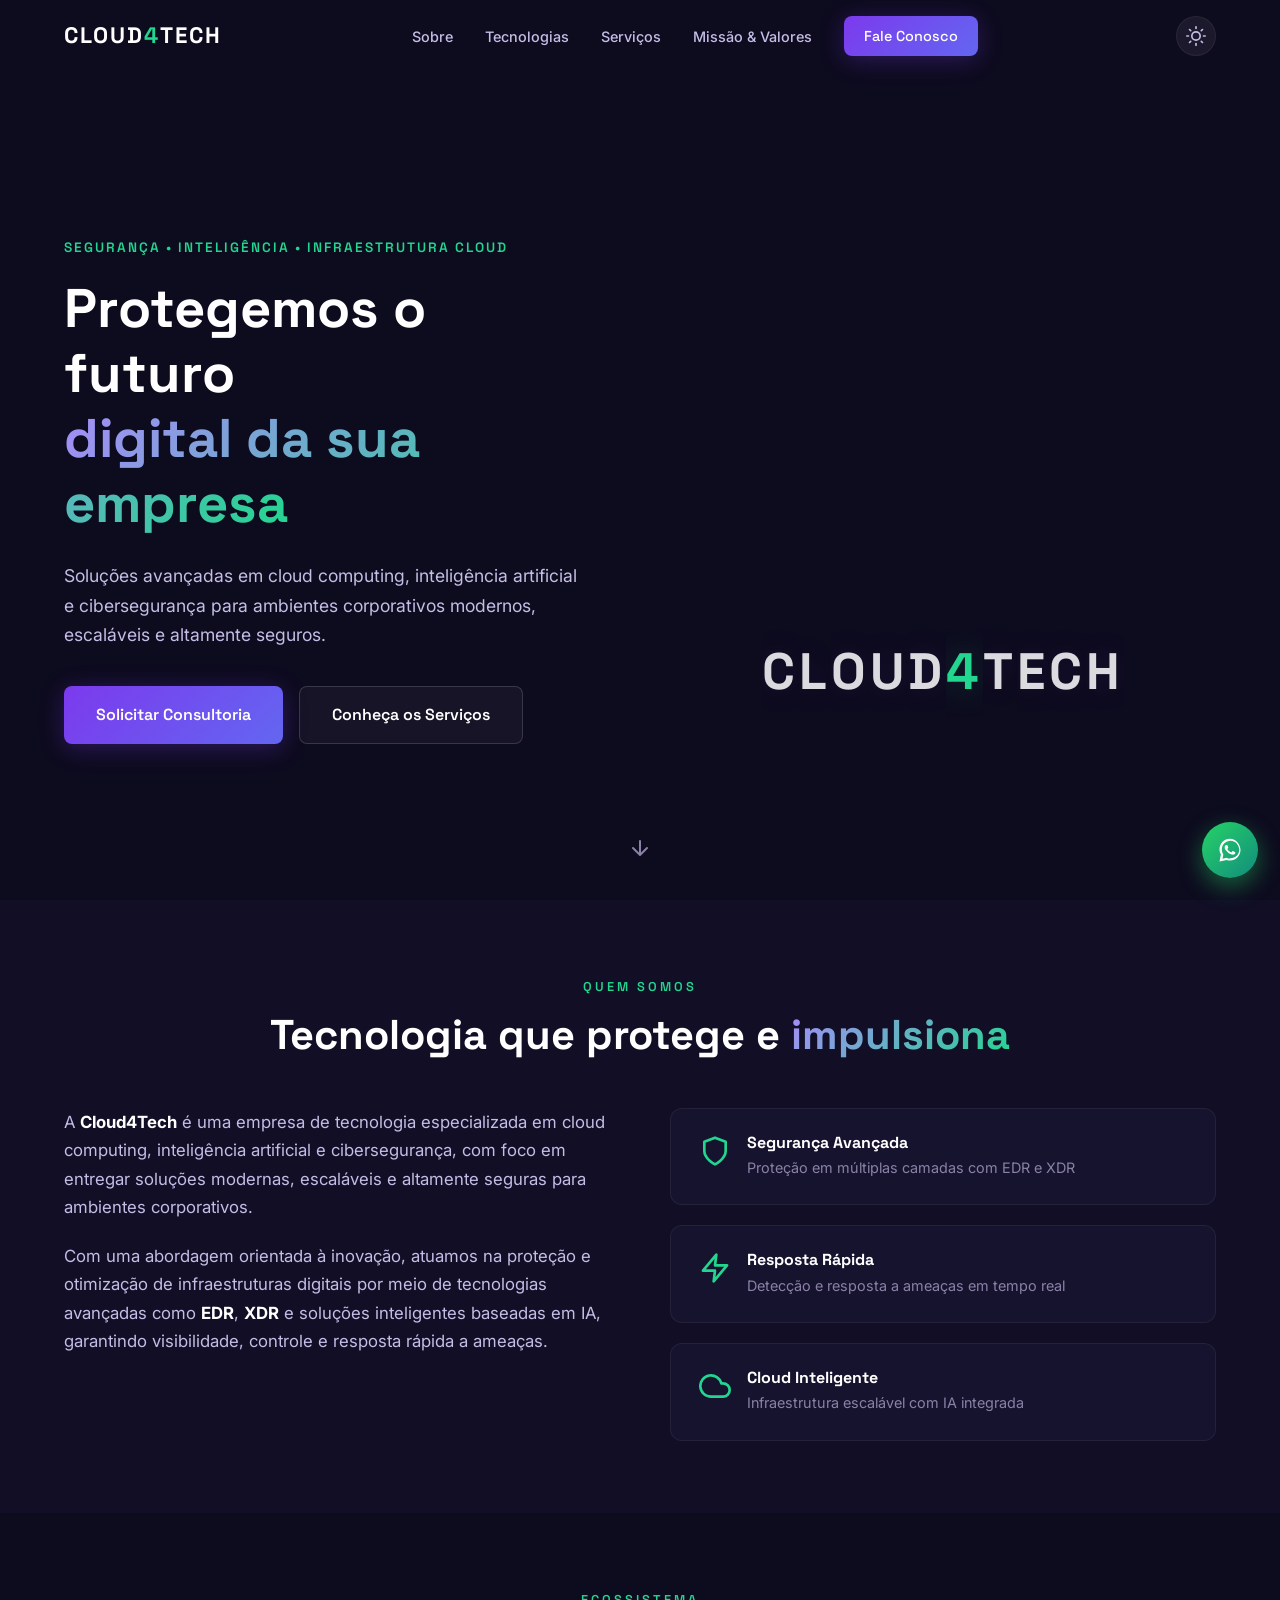
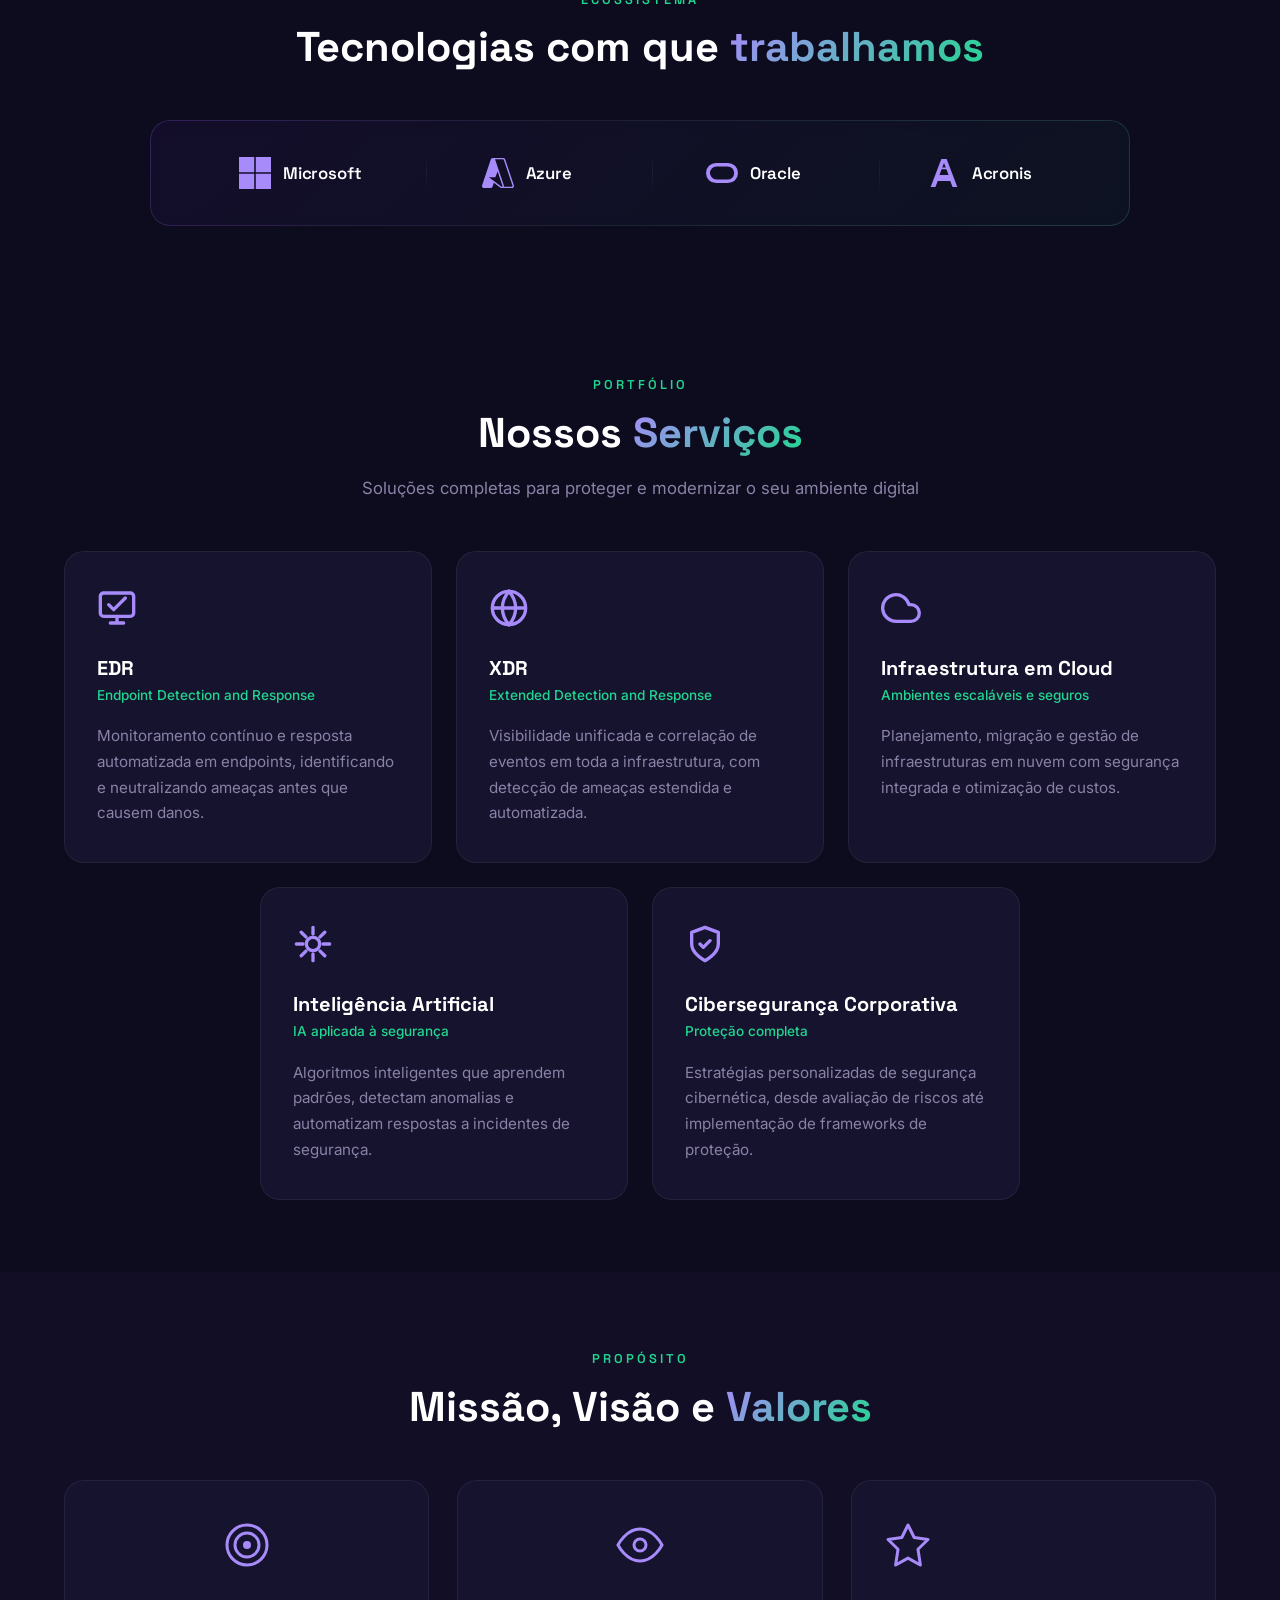
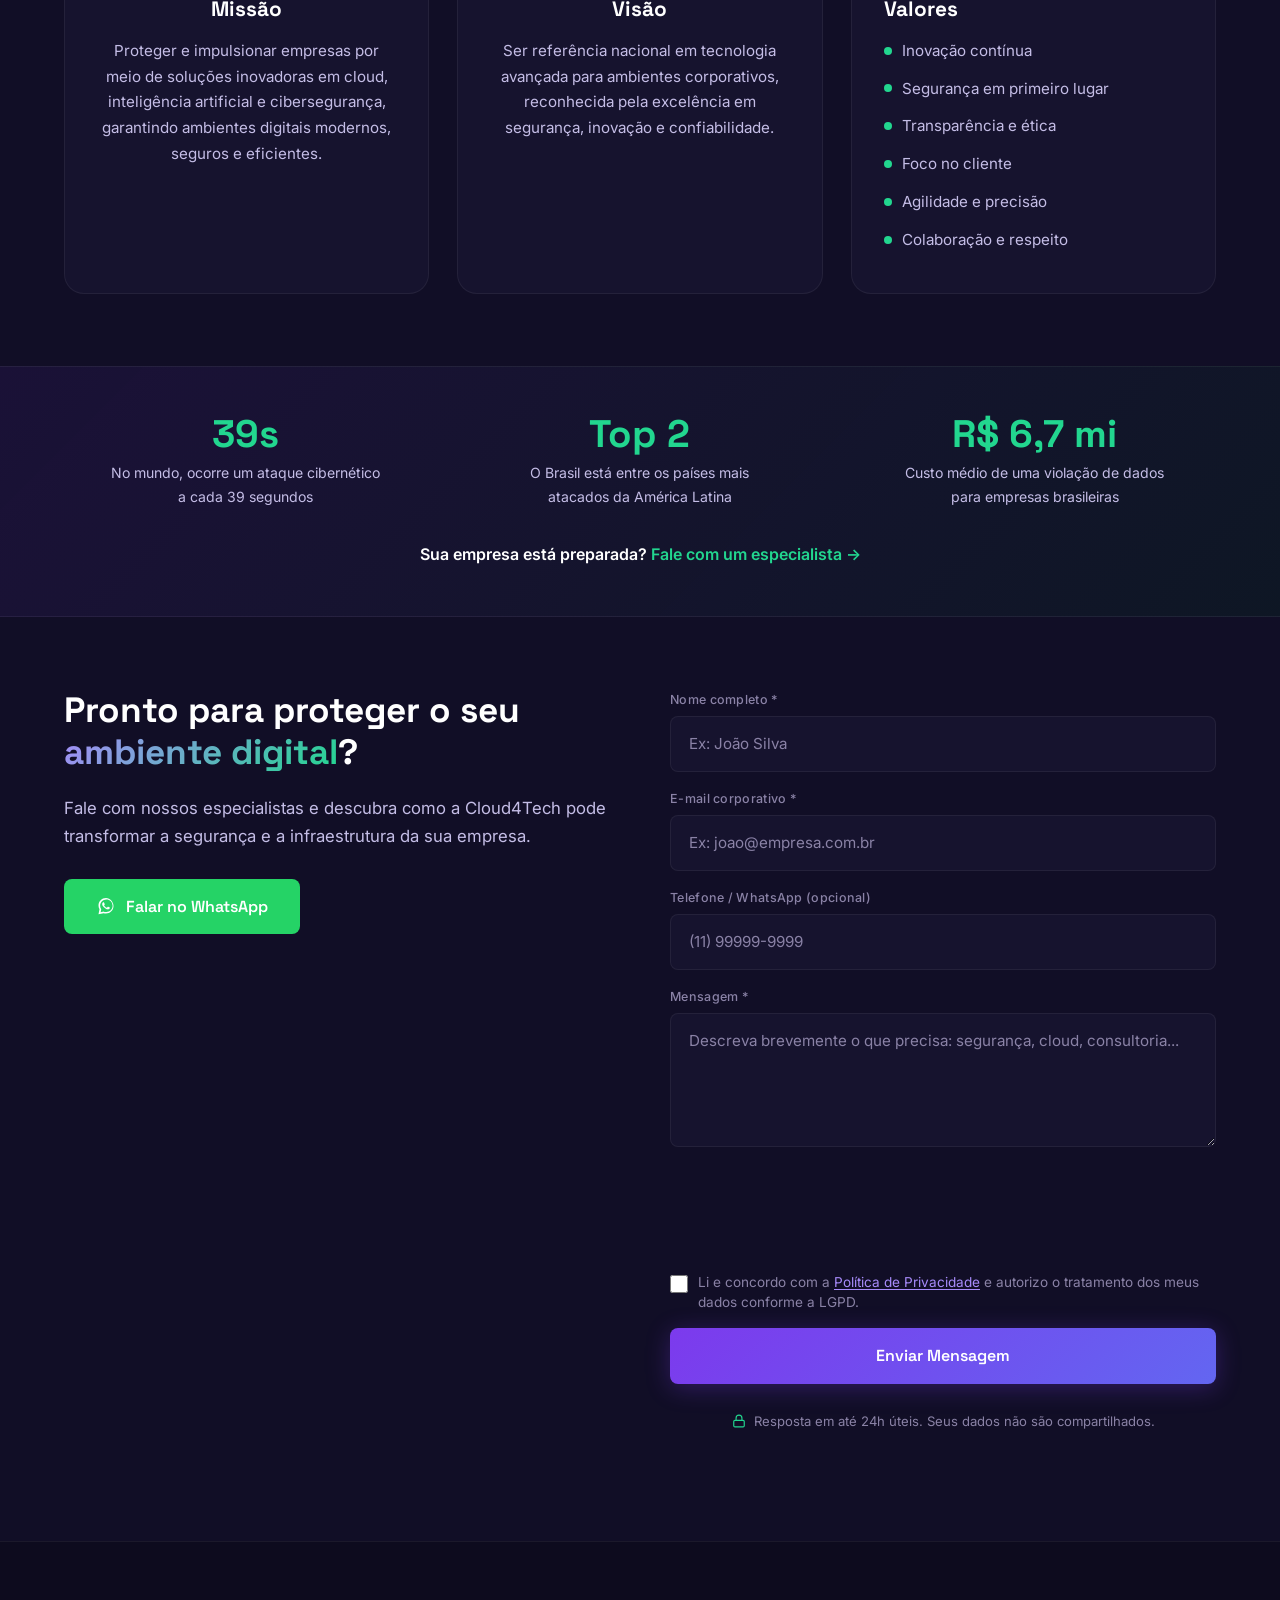
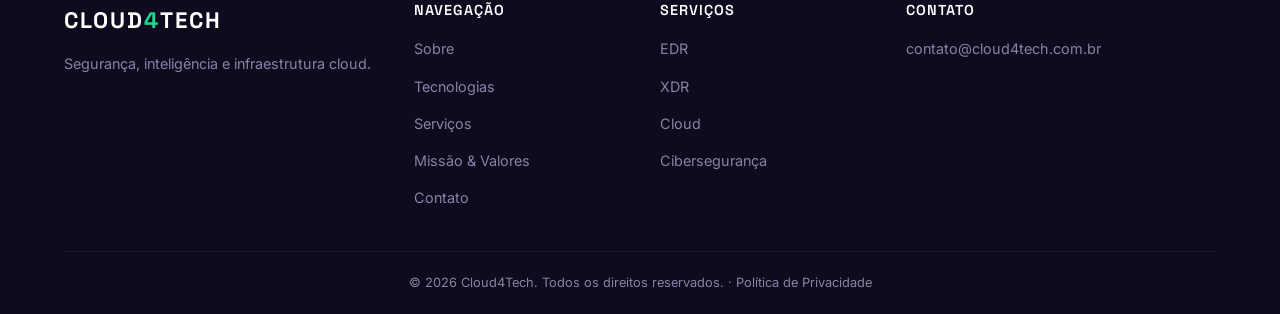
==== commit d984ecf1: "feat: conversao e performance - remove colapso C4T, simplifica formulario, risk band, CTA WhatsApp, " ====
--- a/index.html
+++ b/index.html
@@ -3,8 +3,8 @@
 <head>
     <meta charset="UTF-8">
     <meta name="viewport" content="width=device-width, initial-scale=1.0">
-    <title>Cloud4Tech</title>
-    <meta name="description" content="Cloud4Tech: cibersegurança corporativa, EDR, XDR, cloud computing e IA aplicada para proteger e modernizar sua infraestrutura. Solicite uma consultoria gratuita.">
+    <title>Cloud4Tech — Cibersegurança, Cloud e IA para Empresas</title>
+    <meta name="description" content="Cibersegurança corporativa, EDR, XDR, cloud computing e IA para proteger e modernizar sua infraestrutura. Consultoria gratuita.">
     <meta name="keywords" content="cibersegurança, EDR, XDR, cloud computing, inteligência artificial, infraestrutura cloud, segurança corporativa, Cloud4Tech">
     <meta name="author" content="Cloud4Tech">
     <meta name="robots" content="index, follow, max-image-preview:large, max-snippet:-1, max-video-preview:-1">
@@ -15,10 +15,11 @@
     <meta property="og:type" content="website">
     <meta property="og:site_name" content="Cloud4Tech">
     <meta property="og:title" content="Cloud4Tech — Segurança, Inteligência e Infraestrutura Cloud">
-    <meta property="og:description" content="Soluções avançadas em cloud computing, inteligência artificial e cibersegurança para ambientes corporativos. Solicite uma consultoria gratuita.">
-    <meta property="og:image" content="https://cloud4tech.com.br/assets/images/falcon.png">
+    <meta property="og:description" content="Cloud, IA e cibersegurança para ambientes corporativos. Solicite uma consultoria gratuita.">
+    <meta property="og:image" content="https://cloud4tech.com.br/assets/images/og-card.png">
     <meta property="og:image:width" content="1200">
     <meta property="og:image:height" content="630">
+    <meta property="og:image:type" content="image/png">
     <meta property="og:image:alt" content="Cloud4Tech — Segurança e Cloud para empresas">
     <meta property="og:url" content="https://cloud4tech.com.br/">
     <meta property="og:locale" content="pt_BR">
@@ -27,12 +28,11 @@
     <meta name="twitter:card" content="summary_large_image">
     <meta name="twitter:title" content="Cloud4Tech — Segurança, Inteligência e Infraestrutura Cloud">
     <meta name="twitter:description" content="Cibersegurança, EDR, XDR, cloud e IA para empresas. Solicite uma consultoria gratuita.">
-    <meta name="twitter:image" content="https://cloud4tech.com.br/assets/images/falcon.png">
+    <meta name="twitter:image" content="https://cloud4tech.com.br/assets/images/og-card.png">
 
     <link rel="canonical" href="https://cloud4tech.com.br/">
     <link rel="preconnect" href="https://fonts.googleapis.com">
     <link rel="preconnect" href="https://fonts.gstatic.com" crossorigin>
-    <link rel="preconnect" href="https://flagcdn.com" crossorigin>
     <link href="https://fonts.googleapis.com/css2?family=Inter:wght@400;500;600&family=Space+Grotesk:wght@600;700;800&display=swap" rel="stylesheet">
     <link rel="icon" href="favicon.ico" type="image/x-icon">
     <link rel="apple-touch-icon" href="assets/images/falcon.png">
@@ -161,16 +161,16 @@
                     <img src="assets/images/falcon.png" alt="Falcão Cloud4Tech" width="340" height="340" loading="eager" decoding="async" fetchpriority="high">
                 </div>
                 <div class="logo-anim" id="logoLetters">
-                    <span class="logo-anim__letter logo-anim__keep" data-letter="C">C</span>
-                    <span class="logo-anim__letter logo-anim__hide">L</span>
-                    <span class="logo-anim__letter logo-anim__hide">O</span>
-                    <span class="logo-anim__letter logo-anim__hide">U</span>
-                    <span class="logo-anim__letter logo-anim__hide">D</span>
-                    <span class="logo-anim__letter logo-anim__keep logo-anim__accent" data-letter="4">4</span>
-                    <span class="logo-anim__letter logo-anim__keep" data-letter="T">T</span>
-                    <span class="logo-anim__letter logo-anim__hide">E</span>
-                    <span class="logo-anim__letter logo-anim__hide">C</span>
-                    <span class="logo-anim__letter logo-anim__hide">H</span>
+                    <span class="logo-anim__letter">C</span>
+                    <span class="logo-anim__letter">L</span>
+                    <span class="logo-anim__letter">O</span>
+                    <span class="logo-anim__letter">U</span>
+                    <span class="logo-anim__letter">D</span>
+                    <span class="logo-anim__letter logo-anim__accent">4</span>
+                    <span class="logo-anim__letter">T</span>
+                    <span class="logo-anim__letter">E</span>
+                    <span class="logo-anim__letter">C</span>
+                    <span class="logo-anim__letter">H</span>
                 </div>
             </div>
         </div>
@@ -384,6 +384,27 @@
         </div>
     </section>
 
+    <!-- ===== RISK BAND ===== -->
+    <section class="risk-band" aria-label="Panorama de ameaças digitais">
+        <div class="container">
+            <div class="risk-band__inner">
+                <div class="risk-stat">
+                    <span class="risk-stat__number">39s</span>
+                    <span class="risk-stat__label">No mundo, ocorre um ataque cibernético a cada 39 segundos</span>
+                </div>
+                <div class="risk-stat">
+                    <span class="risk-stat__number">Top 2</span>
+                    <span class="risk-stat__label">O Brasil está entre os países mais atacados da América Latina</span>
+                </div>
+                <div class="risk-stat">
+                    <span class="risk-stat__number">R$ 6,7 mi</span>
+                    <span class="risk-stat__label">Custo médio de uma violação de dados para empresas brasileiras</span>
+                </div>
+            </div>
+            <p class="risk-band__cta">Sua empresa está preparada? <a href="#contact">Fale com um especialista →</a></p>
+        </div>
+    </section>
+
     <!-- ===== CTA ===== -->
     <section class="section cta" id="contact">
         <div class="container">
@@ -391,6 +412,13 @@
                 <div class="cta__content">
                     <h2 class="cta__title">Pronto para proteger o seu <span class="gradient-text">ambiente digital</span>?</h2>
                     <p class="cta__desc">Fale com nossos especialistas e descubra como a Cloud4Tech pode transformar a segurança e a infraestrutura da sua empresa.</p>
+                    <a href="https://wa.me/5511987839637?text=Ol%C3%A1!%20Vim%20pelo%20site%20Cloud4Tech%20e%20gostaria%20de%20mais%20informa%C3%A7%C3%B5es."
+                       class="btn btn--whatsapp btn--lg cta__whatsapp"
+                       target="_blank"
+                       rel="noopener">
+                        <svg viewBox="0 0 32 32" width="20" height="20" aria-hidden="true"><path fill="currentColor" d="M16.003 3C9.376 3 4 8.376 4 15.003c0 2.117.555 4.184 1.61 6.005L4 29l8.184-1.564a12.01 12.01 0 0 0 3.819.622h.005C22.628 28.058 28 22.682 28 16.055 28 9.428 22.628 3 16.003 3zm0 22.66h-.004a9.97 9.97 0 0 1-3.452-.638l-.247-.093-4.86.929.91-4.74-.16-.246a9.95 9.95 0 0 1-1.55-5.336c0-5.5 4.475-9.974 9.974-9.974 2.665 0 5.17 1.038 7.053 2.922a9.91 9.91 0 0 1 2.92 7.05c0 5.5-4.474 9.973-9.974 9.973zm5.47-7.477c-.3-.15-1.772-.873-2.046-.972-.275-.1-.475-.15-.674.15-.2.3-.774.972-.95 1.171-.174.2-.349.225-.648.075-.3-.15-1.265-.466-2.41-1.486-.89-.793-1.49-1.773-1.665-2.072-.175-.3-.018-.462.131-.611.135-.135.3-.349.45-.524.15-.175.2-.3.3-.499.1-.2.05-.374-.025-.524-.075-.15-.674-1.624-.924-2.224-.244-.583-.491-.504-.674-.514l-.574-.01a1.1 1.1 0 0 0-.799.374c-.274.3-1.049 1.025-1.049 2.499s1.074 2.898 1.224 3.099c.15.2 2.114 3.227 5.119 4.527.715.308 1.273.493 1.708.632.717.228 1.37.196 1.886.119.575-.086 1.772-.724 2.022-1.424.25-.7.25-1.299.175-1.424-.075-.124-.275-.2-.575-.349z"/></svg>
+                        Falar no WhatsApp
+                    </a>
                 </div>
                 <form class="cta__form" id="contactForm" novalidate>
                     <input type="hidden" name="access_key" value="cff3dc6c-f851-486f-92bd-47d1e7ce6827">
@@ -406,33 +434,8 @@
                         <input type="email" name="email" id="field-email" placeholder="Ex: joao@empresa.com.br" required autocomplete="email">
                     </div>
                     <div class="form-group">
-                        <label class="form-label" for="field-phone">Telefone</label>
-                        <div class="phone-row">
-                            <input type="hidden" name="country_code" id="countryCodeInput" value="+55">
-                            <div class="country-select" id="countrySelect">
-                                <button type="button" class="country-select__btn" id="countryBtn">
-                                    <img src="https://flagcdn.com/w40/br.png" alt="" class="country-flag" id="countryFlag" width="22" height="14" decoding="async">
-                                    <span class="country-code" id="countryCode">+55</span>
-                                    <svg class="country-arrow" width="10" height="10" viewBox="0 0 24 24" fill="none"><path d="M6 9l6 6 6-6" stroke="currentColor" stroke-width="2" stroke-linecap="round" stroke-linejoin="round"/></svg>
-                                </button>
-                                <ul class="country-select__list" id="countryList">
-                                    <li data-code="+55" data-flag="br"><img src="https://flagcdn.com/w40/br.png" alt="" width="22" height="14" loading="lazy" decoding="async"> +55</li>
-                                    <li data-code="+1" data-flag="us"><img src="https://flagcdn.com/w40/us.png" alt="" width="22" height="14" loading="lazy" decoding="async"> +1</li>
-                                    <li data-code="+351" data-flag="pt"><img src="https://flagcdn.com/w40/pt.png" alt="" width="22" height="14" loading="lazy" decoding="async"> +351</li>
-                                    <li data-code="+34" data-flag="es"><img src="https://flagcdn.com/w40/es.png" alt="" width="22" height="14" loading="lazy" decoding="async"> +34</li>
-                                    <li data-code="+44" data-flag="gb"><img src="https://flagcdn.com/w40/gb.png" alt="" width="22" height="14" loading="lazy" decoding="async"> +44</li>
-                                    <li data-code="+49" data-flag="de"><img src="https://flagcdn.com/w40/de.png" alt="" width="22" height="14" loading="lazy" decoding="async"> +49</li>
-                                    <li data-code="+33" data-flag="fr"><img src="https://flagcdn.com/w40/fr.png" alt="" width="22" height="14" loading="lazy" decoding="async"> +33</li>
-                                    <li data-code="+39" data-flag="it"><img src="https://flagcdn.com/w40/it.png" alt="" width="22" height="14" loading="lazy" decoding="async"> +39</li>
-                                    <li data-code="+81" data-flag="jp"><img src="https://flagcdn.com/w40/jp.png" alt="" width="22" height="14" loading="lazy" decoding="async"> +81</li>
-                                    <li data-code="+54" data-flag="ar"><img src="https://flagcdn.com/w40/ar.png" alt="" width="22" height="14" loading="lazy" decoding="async"> +54</li>
-                                    <li data-code="+56" data-flag="cl"><img src="https://flagcdn.com/w40/cl.png" alt="" width="22" height="14" loading="lazy" decoding="async"> +56</li>
-                                    <li data-code="+57" data-flag="co"><img src="https://flagcdn.com/w40/co.png" alt="" width="22" height="14" loading="lazy" decoding="async"> +57</li>
-                                    <li data-code="+52" data-flag="mx"><img src="https://flagcdn.com/w40/mx.png" alt="" width="22" height="14" loading="lazy" decoding="async"> +52</li>
-                                </ul>
-                            </div>
-                            <input type="tel" name="phone" id="field-phone" placeholder="(11) 99999-9999" class="phone-number" autocomplete="tel">
-                        </div>
+                        <label class="form-label" for="field-phone">Telefone / WhatsApp (opcional)</label>
+                        <input type="tel" name="phone" id="field-phone" placeholder="(11) 99999-9999" class="phone-number" autocomplete="tel">
                     </div>
                     <div class="form-group">
                         <label class="form-label" for="field-message">Mensagem *</label>
--- a/assets/css/styles.css
+++ b/assets/css/styles.css
@@ -274,33 +274,6 @@
     transform: translateY(0);
 }
 
-/* Phase 2: hidden letters collapse out */
-.logo-anim.phase-collapse .logo-anim__hide {
-    max-width: 0;
-    opacity: 0;
-    transform: scale(0.5);
-    margin: 0;
-    padding: 0;
-    letter-spacing: 0;
-    font-size: 0;
-}
-
-.logo-anim.phase-collapse .logo-anim__keep {
-    opacity: 1;
-    transform: translateY(0);
-}
-
-/* Phase 3: hover expand back to CLOUD4TECH */
-.logo-anim.phase-collapse.hover-ready {
-    cursor: pointer;
-}
-
-.logo-anim.phase-collapse.hover-ready:hover .logo-anim__hide {
-    max-width: 1em;
-    opacity: 1;
-    transform: scale(1);
-}
-
 /* --- Falcon in logo animation --- */
 .logo-anim__falcon {
     margin-bottom: 24px;
@@ -641,6 +614,62 @@
 }
 
 /* ============================
+   RISK BAND
+   ============================ */
+.risk-band {
+    background: linear-gradient(135deg, rgba(124,58,237,0.12) 0%, rgba(34,214,143,0.06) 100%);
+    border-top: 1px solid var(--c-border);
+    border-bottom: 1px solid var(--c-border);
+    padding: 48px 0;
+}
+
+.risk-band__inner {
+    display: grid;
+    grid-template-columns: repeat(3, 1fr);
+    gap: 32px;
+}
+
+.risk-stat {
+    display: flex;
+    flex-direction: column;
+    align-items: center;
+    text-align: center;
+    gap: 8px;
+}
+
+.risk-stat__number {
+    font-family: var(--ff-heading);
+    font-size: clamp(1.6rem, 3vw, 2.4rem);
+    font-weight: 800;
+    color: var(--c-green);
+    line-height: 1;
+}
+
+.risk-stat__label {
+    font-size: 0.88rem;
+    color: var(--c-text);
+    max-width: 280px;
+}
+
+.risk-band__cta {
+    text-align: center;
+    margin-top: 32px;
+    font-size: 1rem;
+    font-weight: 600;
+    color: var(--c-white);
+}
+
+.risk-band__cta a {
+    color: var(--c-green);
+    text-decoration: none;
+    transition: opacity 0.2s ease;
+}
+
+.risk-band__cta a:hover {
+    opacity: 0.8;
+}
+
+/* ============================
    CTA / CONTACT
    ============================ */
 .cta {
@@ -663,6 +692,25 @@
 .cta__desc {
     font-size: 1.05rem;
     color: var(--c-text);
+}
+
+.cta__whatsapp {
+    display: inline-flex;
+    align-items: center;
+    gap: 10px;
+    margin-top: 28px;
+}
+
+.btn--whatsapp {
+    background: #25D366;
+    color: #fff;
+    border: none;
+}
+
+.btn--whatsapp:hover {
+    background: #1ebe5b;
+    color: #fff;
+    transform: translateY(-2px);
 }
 
 .cta__form {
@@ -715,102 +763,7 @@
     min-height: 100px;
 }
 
-/* Phone row */
-.phone-row {
-    display: flex;
-    gap: 8px;
-}
-
-/* Custom country dropdown */
-.country-select {
-    position: relative;
-    flex-shrink: 0;
-}
-
-.country-select__btn {
-    display: flex;
-    align-items: center;
-    gap: 8px;
-    background: var(--c-bg-card);
-    border: 1px solid var(--c-border);
-    border-radius: var(--radius-sm);
-    padding: 10px 14px;
-    color: var(--c-white);
-    font-size: 0.9rem;
-    cursor: pointer;
-    transition: var(--transition);
-    white-space: nowrap;
-    height: 100%;
-}
-
-.country-select__btn:hover {
-    border-color: rgba(124,58,237,0.3);
-}
-
-.country-flag {
-    width: 22px;
-    height: auto;
-    border-radius: 2px;
-}
-
-.country-code {
-    font-weight: 500;
-    font-size: 0.9rem;
-}
-
-.country-arrow {
-    color: var(--c-text-dim);
-    transition: transform 0.2s ease;
-}
-
-.country-select.open .country-arrow {
-    transform: rotate(180deg);
-}
-
-.country-select__list {
-    position: absolute;
-    top: calc(100% + 4px);
-    left: 0;
-    min-width: 140px;
-    background: var(--c-bg-card);
-    border: 1px solid var(--c-border);
-    border-radius: var(--radius-sm);
-    box-shadow: 0 8px 32px rgba(0,0,0,0.4);
-    list-style: none;
-    padding: 6px 0;
-    margin: 0;
-    z-index: 50;
-    max-height: 240px;
-    overflow-y: auto;
-    display: none;
-}
-
-.country-select.open .country-select__list {
-    display: block;
-}
-
-.country-select__list li {
-    display: flex;
-    align-items: center;
-    gap: 10px;
-    padding: 8px 14px;
-    cursor: pointer;
-    font-size: 0.9rem;
-    color: var(--c-text);
-    transition: background 0.15s ease;
-}
-
-.country-select__list li:hover {
-    background: rgba(124,58,237,0.12);
-    color: var(--c-white);
-}
-
-.country-select__list li img {
-    width: 22px;
-    height: auto;
-    border-radius: 2px;
-}
-
+/* Phone field */
 .phone-number {
     flex: 1;
     min-width: 0;
@@ -972,22 +925,6 @@
 [data-theme="light"] .form-group input::placeholder,
 [data-theme="light"] .form-group textarea::placeholder {
     color: var(--c-text-dim);
-}
-
-[data-theme="light"] .country-select__btn {
-    background: var(--c-bg-card);
-    color: var(--c-white);
-    border-color: var(--c-border);
-}
-
-[data-theme="light"] .country-select__list {
-    background: var(--c-bg-card);
-    border-color: var(--c-border);
-    box-shadow: 0 8px 32px rgba(0,0,0,0.12);
-}
-
-[data-theme="light"] .country-select__list li:hover {
-    background: rgba(124,58,237,0.08);
 }
 
 [data-theme="light"] .logo-anim__falcon {
@@ -1263,17 +1200,9 @@
         margin-bottom: 12px;
     }
 
-    .phone-row {
-        flex-direction: column;
-    }
-
-    .country-select {
-        width: 100%;
-    }
-
-    .country-select__btn {
-        width: 100%;
-        justify-content: center;
+    .risk-band__inner {
+        grid-template-columns: 1fr;
+        gap: 24px;
     }
 
     .cta__title {
@@ -1552,11 +1481,6 @@
         padding: 12px 16px;
     }
 
-    .country-select__btn {
-        font-size: 0.9rem;
-        padding: 12px 14px;
-    }
-
     /* Hero scroll desativado tamb\u00e9m em mobile (j\u00e1 ocupa pouco espa\u00e7o) */
     .hero__scroll {
         bottom: 16px;
@@ -1599,12 +1523,6 @@
 
     .partner__name {
         font-size: 1.1rem;
-    }
-
-    /* Quando dropdown de pa\u00eds est\u00e1 stacked, lista expande width inteira */
-    .country-select.open .country-select__list {
-        width: 100%;
-        min-width: auto;
     }
 
     /* Footer mais compacto */
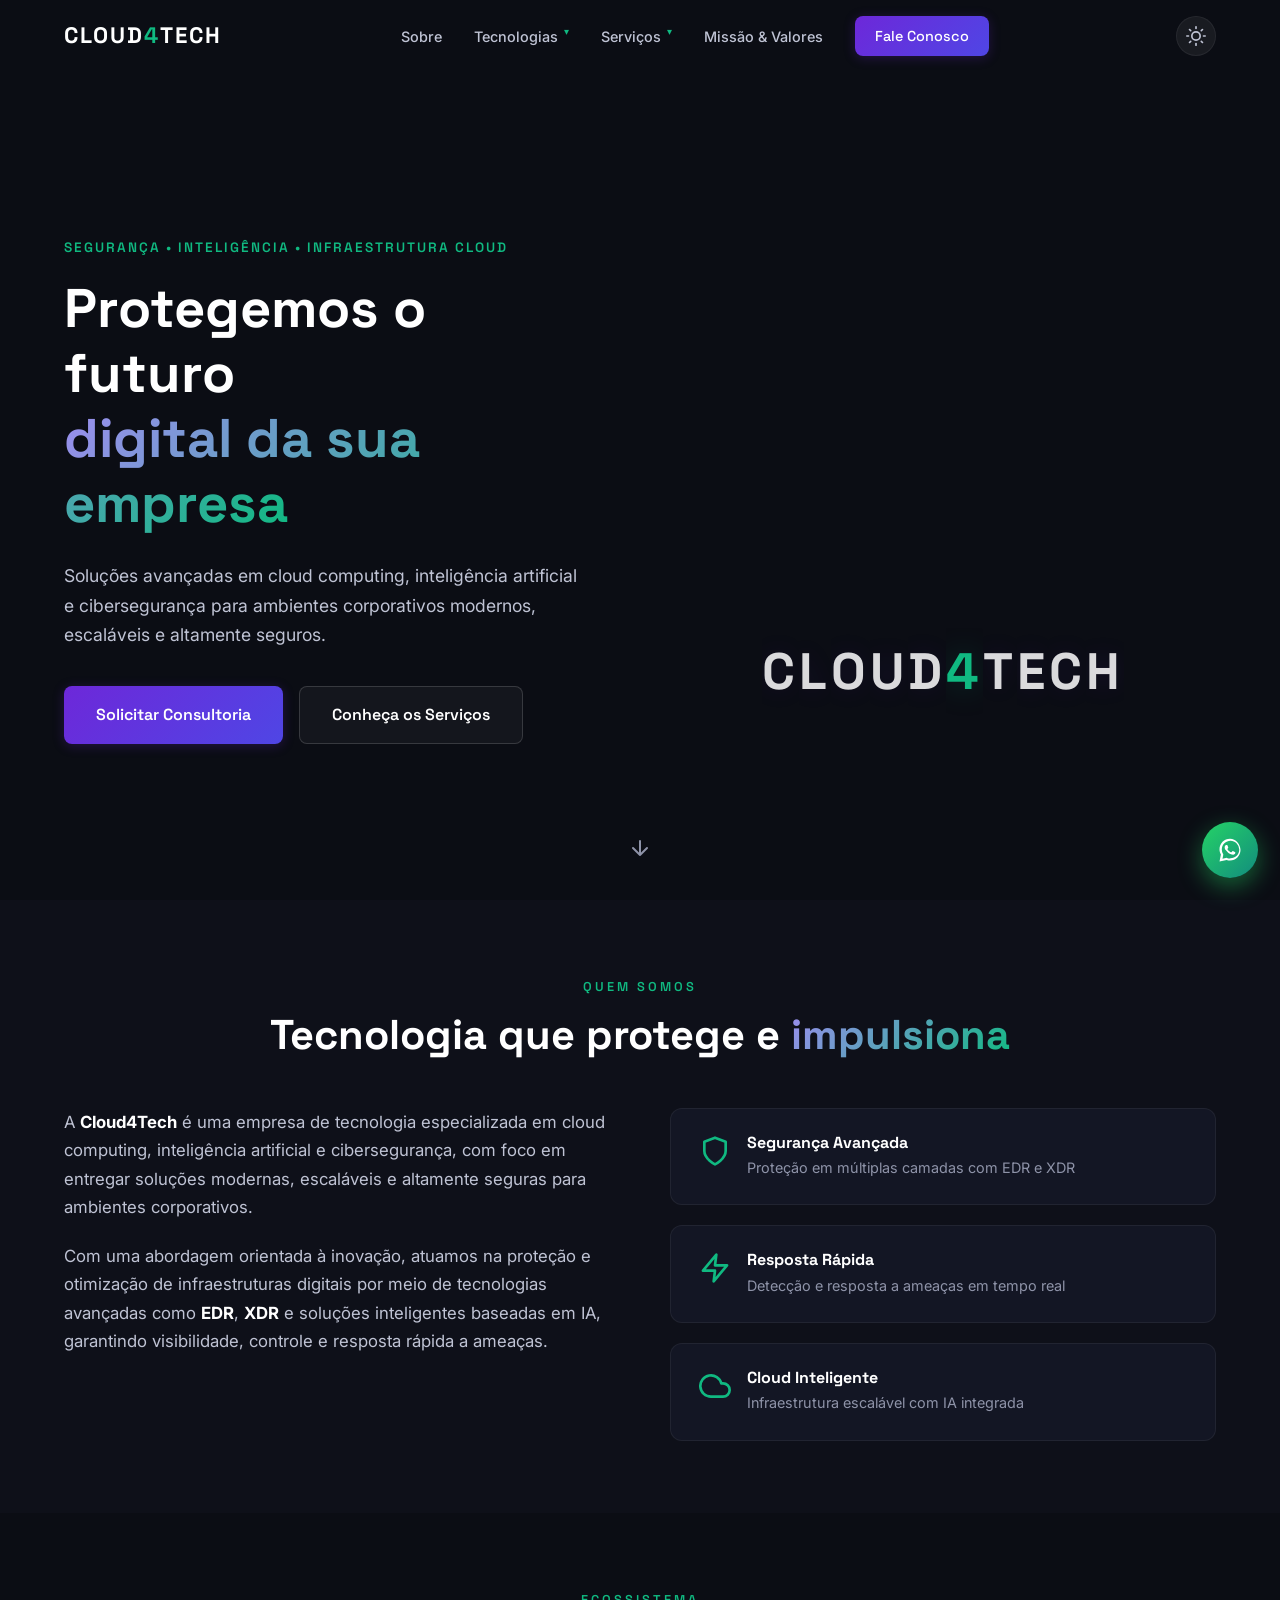
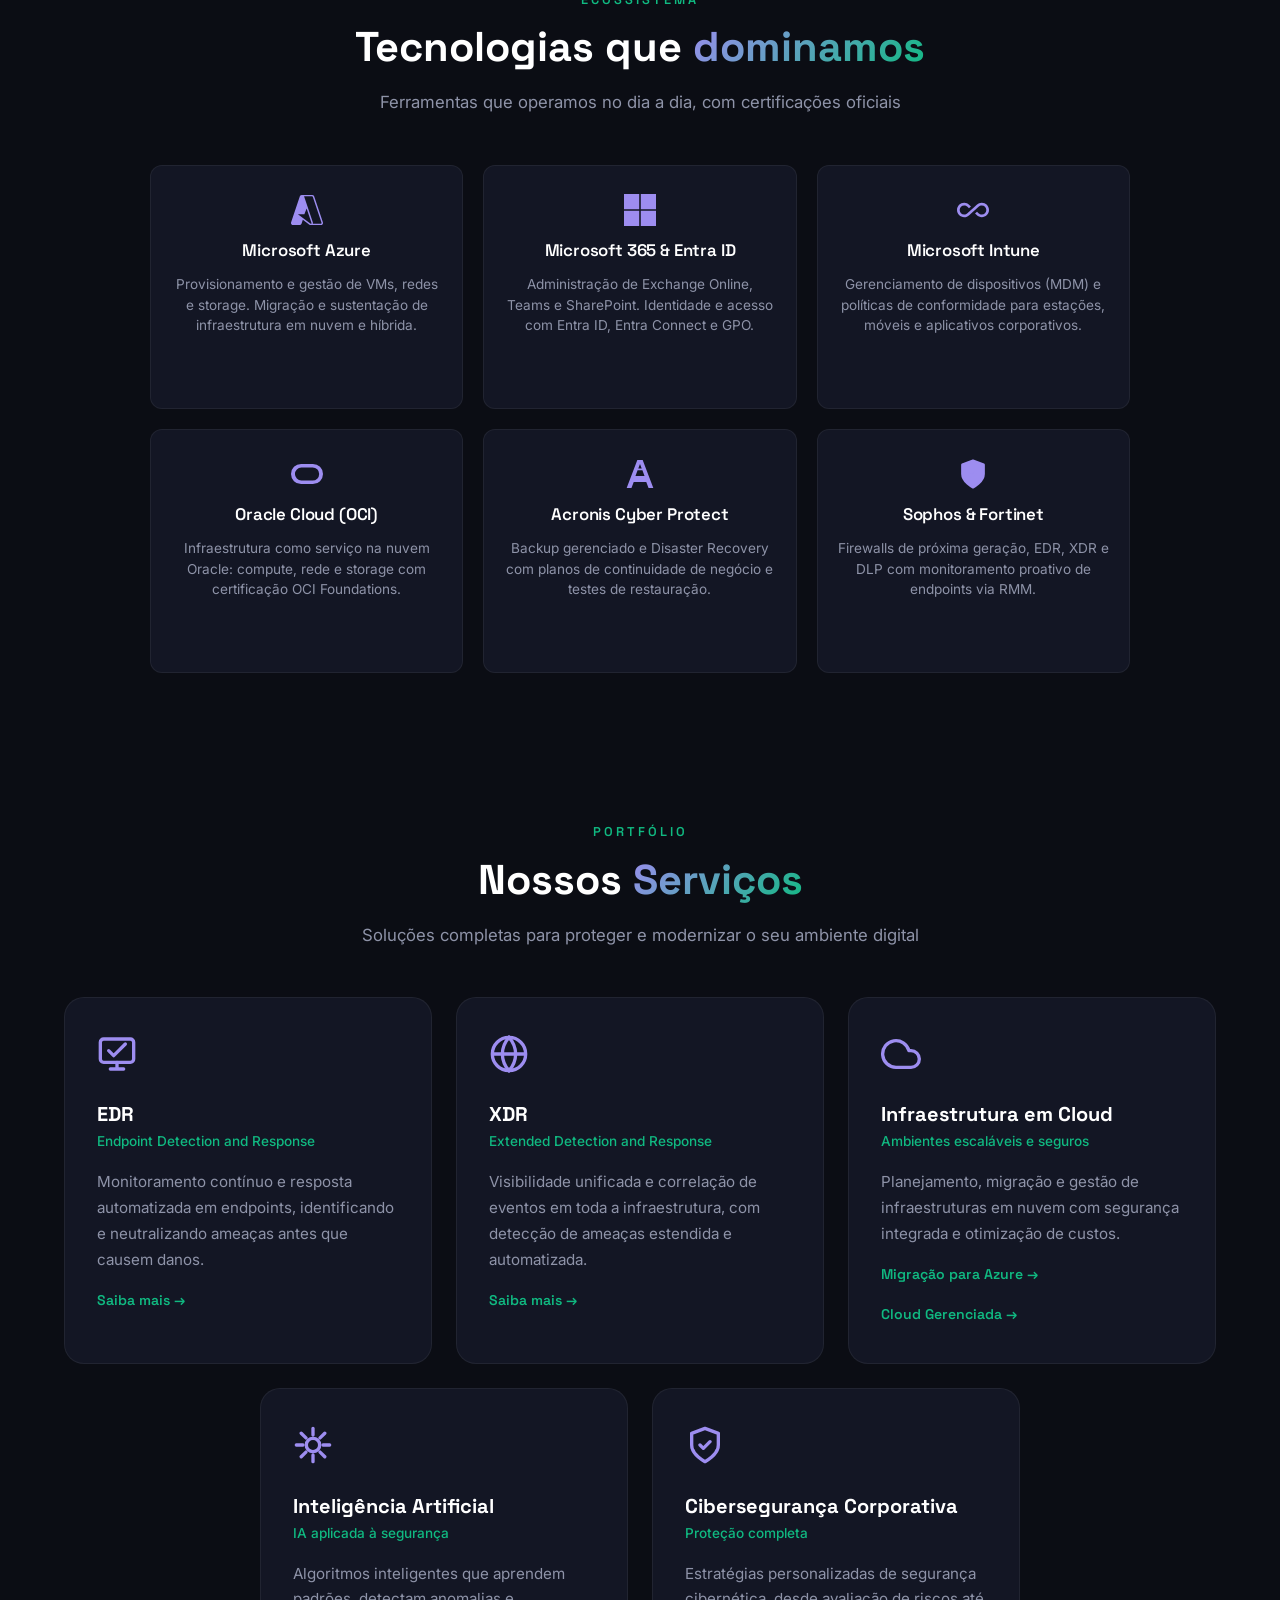
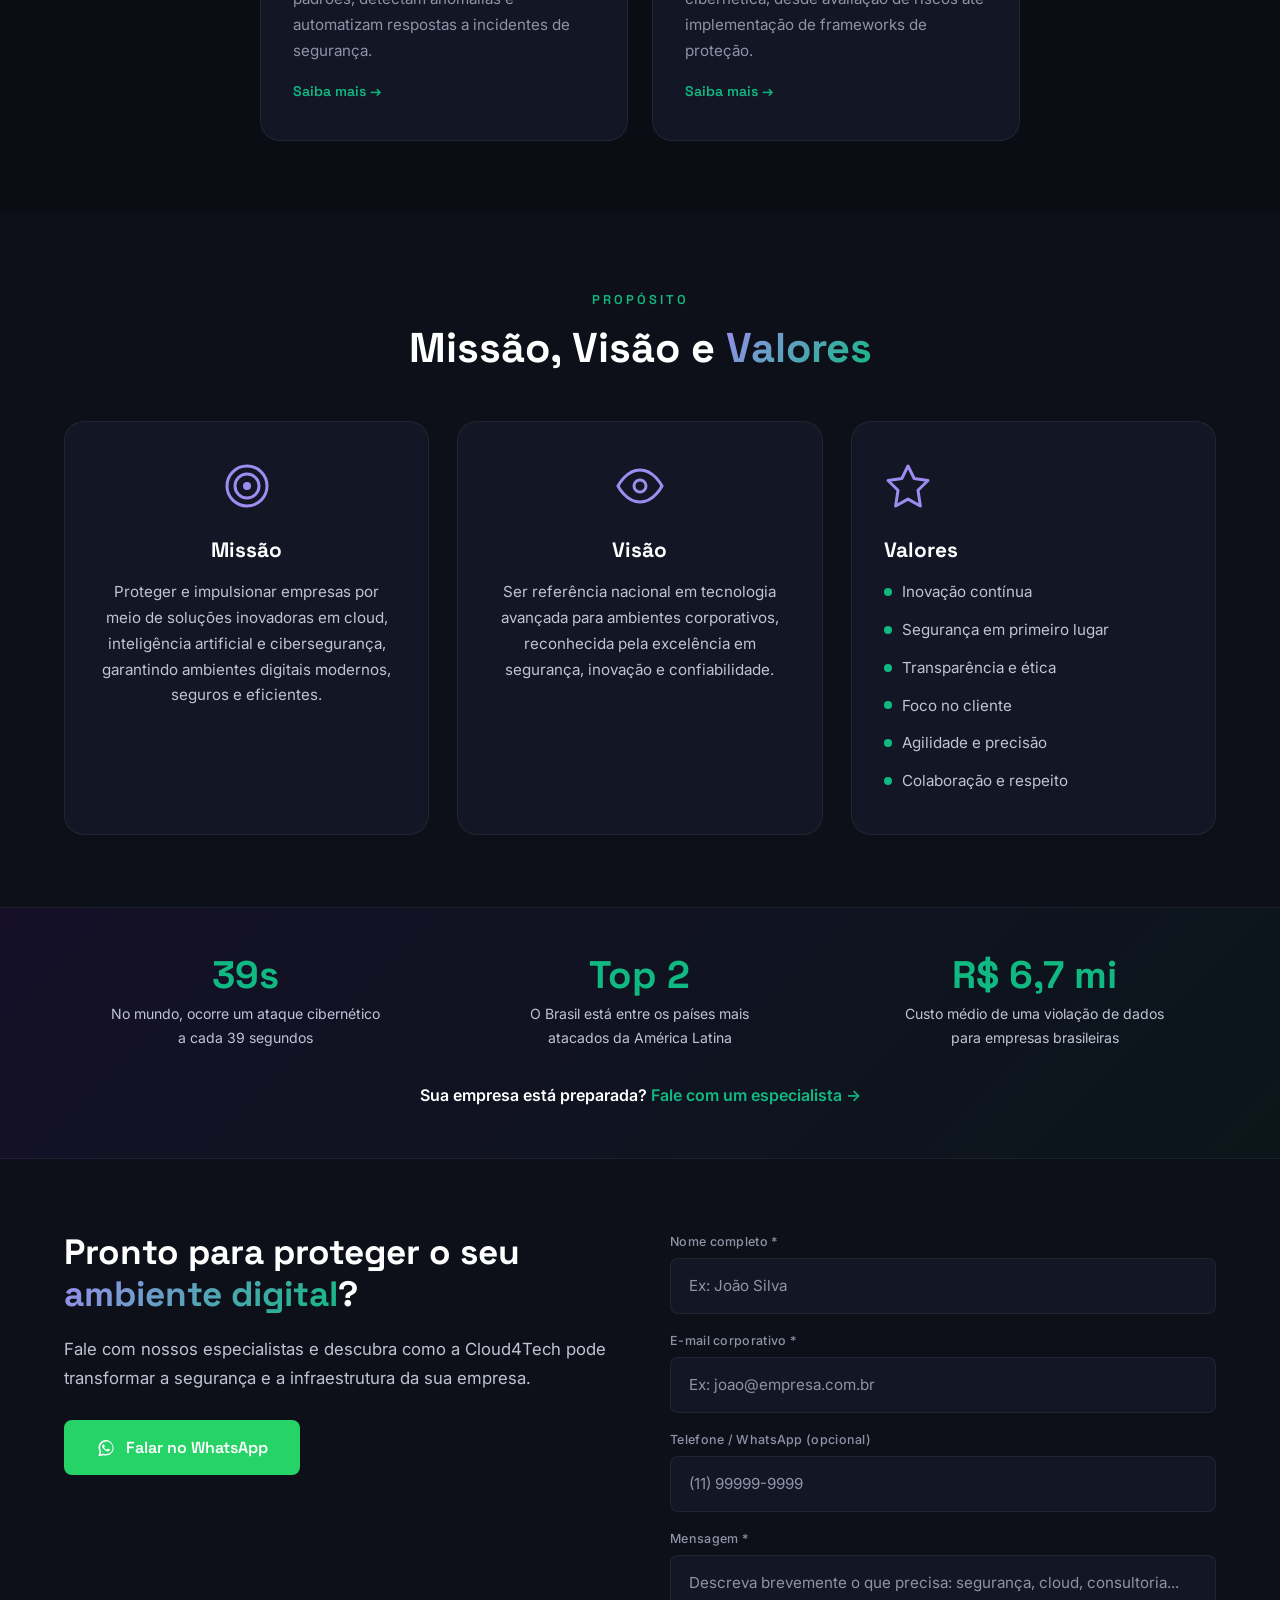
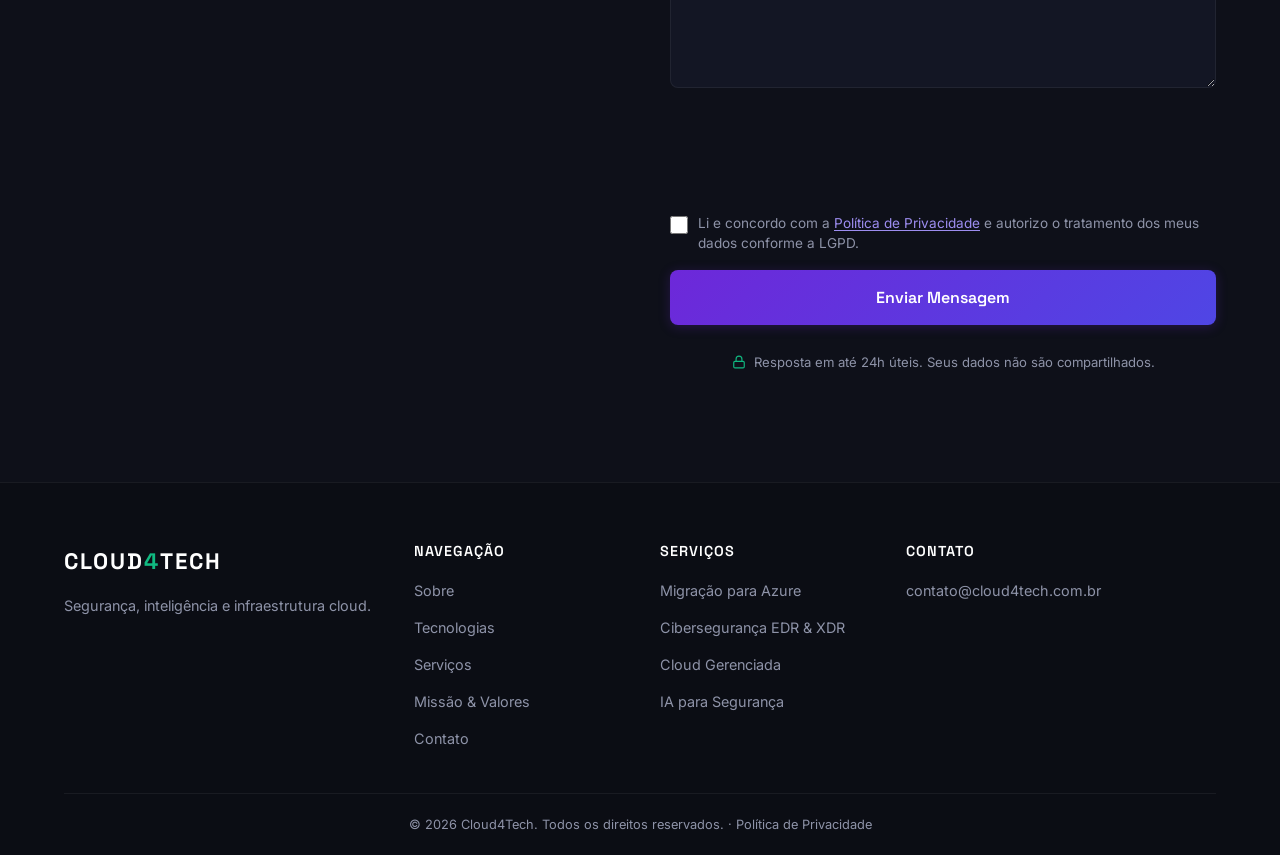
==== commit 3ec1acfa: "feat: paginas de servico SEO, dropdowns navbar, paleta profissional e correcoes tecnicas - 4 paginas" ====
--- a/index.html
+++ b/index.html
@@ -8,8 +8,8 @@
     <meta name="keywords" content="cibersegurança, EDR, XDR, cloud computing, inteligência artificial, infraestrutura cloud, segurança corporativa, Cloud4Tech">
     <meta name="author" content="Cloud4Tech">
     <meta name="robots" content="index, follow, max-image-preview:large, max-snippet:-1, max-video-preview:-1">
-    <meta name="theme-color" content="#0D0B1E" media="(prefers-color-scheme: dark)">
-    <meta name="theme-color" content="#F5F3FF" media="(prefers-color-scheme: light)">
+    <meta name="theme-color" content="#0B0D14" media="(prefers-color-scheme: dark)">
+    <meta name="theme-color" content="#F7F8FA" media="(prefers-color-scheme: light)">
 
     <!-- Open Graph (WhatsApp, LinkedIn, Facebook) -->
     <meta property="og:type" content="website">
@@ -17,8 +17,8 @@
     <meta property="og:title" content="Cloud4Tech — Segurança, Inteligência e Infraestrutura Cloud">
     <meta property="og:description" content="Cloud, IA e cibersegurança para ambientes corporativos. Solicite uma consultoria gratuita.">
     <meta property="og:image" content="https://cloud4tech.com.br/assets/images/og-card.png">
-    <meta property="og:image:width" content="1200">
-    <meta property="og:image:height" content="630">
+    <meta property="og:image:width" content="950">
+    <meta property="og:image:height" content="498">
     <meta property="og:image:type" content="image/png">
     <meta property="og:image:alt" content="Cloud4Tech — Segurança e Cloud para empresas">
     <meta property="og:url" content="https://cloud4tech.com.br/">
@@ -38,7 +38,7 @@
     <link rel="apple-touch-icon" href="assets/images/falcon.png">
     <link rel="manifest" href="site.webmanifest">
     <link rel="preload" href="assets/images/falcon.png" as="image" fetchpriority="high">
-    <link rel="stylesheet" href="assets/css/styles.css">
+    <link rel="stylesheet" href="assets/css/styles.css?v=5">
     <script src="assets/js/theme-init.js"></script>
     <script src="assets/js/hcaptcha-bootstrap.js"></script>
     <script src="https://js.hcaptcha.com/1/api.js?recaptchacompat=off&render=explicit&onload=onHCaptchaLoad" async defer></script>
@@ -64,7 +64,7 @@
             "@type": "Country",
             "name": "Brasil"
           },
-          "knowsAbout": ["Cibersegurança", "EDR", "XDR", "Cloud Computing", "Inteligência Artificial", "Infraestrutura em Nuvem"]
+          "knowsAbout": ["Microsoft Azure", "Microsoft 365", "Entra ID", "Intune", "Oracle Cloud Infrastructure", "Acronis Cyber Protect", "Backup e Disaster Recovery", "Sophos", "Fortinet", "EDR", "XDR", "DLP", "Cibersegurança", "Cloud Computing"]
         },
         {
           "@type": "WebSite",
@@ -122,7 +122,27 @@
                 <span class="logo-text">CLOUD</span><span class="logo-accent">4</span><span class="logo-text">TECH</span>
             </a>
             <ul class="navbar__links" id="navLinks">
-                <li><a href="#about">Sobre</a></li>                <li><a href="#partners">Tecnologias</a></li>                <li><a href="#services">Serviços</a></li>
+                <li><a href="#about">Sobre</a></li>
+                <li class="nav-dropdown">
+                    <a href="#partners" aria-haspopup="true" aria-expanded="false">Tecnologias</a>
+                    <div class="nav-dropdown__menu">
+                        <a href="/migracao-azure">Microsoft Azure</a>
+                        <a href="/cloud-gerenciada">Microsoft 365 & Entra ID</a>
+                        <a href="/cloud-gerenciada">Microsoft Intune</a>
+                        <a href="/migracao-azure">Oracle Cloud (OCI)</a>
+                        <a href="/cloud-gerenciada">Acronis Cyber Protect</a>
+                        <a href="/ciberseguranca-edr-xdr">Sophos & Fortinet</a>
+                    </div>
+                </li>
+                <li class="nav-dropdown">
+                    <a href="#services" aria-haspopup="true" aria-expanded="false">Serviços</a>
+                    <div class="nav-dropdown__menu">
+                        <a href="/migracao-azure">Migração para Azure</a>
+                        <a href="/ciberseguranca-edr-xdr">Cibersegurança EDR & XDR</a>
+                        <a href="/cloud-gerenciada">Cloud Gerenciada</a>
+                        <a href="/ia-seguranca">IA para Segurança</a>
+                    </div>
+                </li>
                 <li><a href="#mission">Missão & Valores</a></li>
                 <li><a href="#contact" class="btn btn--sm btn--primary">Fale Conosco</a></li>
             </ul>
@@ -235,44 +255,75 @@
         <div class="container">
             <div class="section__header section__header--compact">
                 <span class="section__tag">Ecossistema</span>
-                <h2 class="section__title">Tecnologias com que <span class="gradient-text">trabalhamos</span></h2>
+                <h2 class="section__title">Tecnologias que <span class="gradient-text">dominamos</span></h2>
+                <p class="section__subtitle">Ferramentas que operamos no dia a dia, com certificações oficiais</p>
             </div>
             <div class="partners__bar">
-                <div class="partner">
+                <a class="partner" href="/migracao-azure">
+                    <span class="partner__icon" aria-hidden="true">
+                        <svg viewBox="0 0 24 24" xmlns="http://www.w3.org/2000/svg">
+                            <path d="M22.379 23.343a1.62 1.62 0 0 0 1.536-2.14v.002L17.35 1.76A1.62 1.62 0 0 0 15.816.657H8.184A1.62 1.62 0 0 0 6.65 1.76L.086 21.204a1.62 1.62 0 0 0 1.536 2.139h4.741a1.62 1.62 0 0 0 1.535-1.103l.977-2.892 4.947 3.675c.28.208.618.32.966.32m-3.084-12.531 3.624 10.739a.54.54 0 0 1-.51.713v-.001h-.03a.54.54 0 0 1-.322-.106l-9.287-6.9h4.853m6.313 7.006c.116-.326.13-.694.007-1.058L9.79 1.76a1.722 1.722 0 0 0-.007-.02h6.034a.54.54 0 0 1 .512.366l6.562 19.445a.54.54 0 0 1-.338.684"/>
+                        </svg>
+                    </span>
+                    <span class="partner__name">Microsoft Azure</span>
+                    <span class="partner__desc">Provisionamento e gestão de VMs, redes e storage. Migração e sustentação de infraestrutura em nuvem e híbrida.</span>
+                    <span class="partner__cta">Conhecer serviço →</span>
+                </a>
+
+                <a class="partner" href="/cloud-gerenciada">
                     <span class="partner__icon" aria-hidden="true">
                         <svg viewBox="0 0 24 24" xmlns="http://www.w3.org/2000/svg">
                             <path d="M0 0v11.408h11.408V0zm12.594 0v11.408H24V0zM0 12.594V24h11.408V12.594zm12.594 0V24H24V12.594z"/>
                         </svg>
                     </span>
-                    <span class="partner__name">Microsoft</span>
-                </div>
-
-                <div class="partner">
+                    <span class="partner__name">Microsoft 365 & Entra ID</span>
+                    <span class="partner__desc">Administração de Exchange Online, Teams e SharePoint. Identidade e acesso com Entra ID, Entra Connect e GPO.</span>
+                    <span class="partner__cta">Conhecer serviço →</span>
+                </a>
+
+                <a class="partner" href="/cloud-gerenciada">
                     <span class="partner__icon" aria-hidden="true">
                         <svg viewBox="0 0 24 24" xmlns="http://www.w3.org/2000/svg">
-                            <path d="M22.379 23.343a1.62 1.62 0 0 0 1.536-2.14v.002L17.35 1.76A1.62 1.62 0 0 0 15.816.657H8.184A1.62 1.62 0 0 0 6.65 1.76L.086 21.204a1.62 1.62 0 0 0 1.536 2.139h4.741a1.62 1.62 0 0 0 1.535-1.103l.977-2.892 4.947 3.675c.28.208.618.32.966.32m-3.084-12.531 3.624 10.739a.54.54 0 0 1-.51.713v-.001h-.03a.54.54 0 0 1-.322-.106l-9.287-6.9h4.853m6.313 7.006c.116-.326.13-.694.007-1.058L9.79 1.76a1.722 1.722 0 0 0-.007-.02h6.034a.54.54 0 0 1 .512.366l6.562 19.445a.54.54 0 0 1-.338.684"/>
+                            <path d="M18.6 6.62c-1.44 0-2.8.56-3.77 1.53L12 10.66 10.48 12h.01L7.8 14.39c-.64.64-1.49.99-2.4.99-1.87 0-3.39-1.51-3.39-3.38S3.53 8.62 5.4 8.62c.91 0 1.76.35 2.44 1.03l1.13 1 1.51-1.34L9.22 8.2C8.2 7.18 6.84 6.62 5.4 6.62 2.42 6.62 0 9.04 0 12s2.42 5.38 5.4 5.38c1.44 0 2.8-.56 3.77-1.53l2.83-2.5.01.01L13.52 12h-.01l2.69-2.39c.64-.64 1.49-.99 2.4-.99 1.87 0 3.39 1.51 3.39 3.38s-1.52 3.38-3.39 3.38c-.9 0-1.76-.35-2.44-1.03l-1.14-1.01-1.51 1.34 1.27 1.12c1.02 1.01 2.37 1.57 3.82 1.57 2.98 0 5.4-2.41 5.4-5.38s-2.42-5.38-5.4-5.38z"/>
                         </svg>
                     </span>
-                    <span class="partner__name">Azure</span>
-                </div>
-
-                <div class="partner">
+                    <span class="partner__name">Microsoft Intune</span>
+                    <span class="partner__desc">Gerenciamento de dispositivos (MDM) e políticas de conformidade para estações, móveis e aplicativos corporativos.</span>
+                    <span class="partner__cta">Conhecer serviço →</span>
+                </a>
+
+                <a class="partner" href="/migracao-azure">
                     <span class="partner__icon" aria-hidden="true">
                         <svg viewBox="0 0 24 24" xmlns="http://www.w3.org/2000/svg">
                             <path d="M16.412 4.412h-8.82a7.588 7.588 0 0 0-.008 15.176h8.828a7.588 7.588 0 0 0 0-15.176zm-.193 12.502H7.786a4.915 4.915 0 0 1 0-9.828h8.433a4.914 4.914 0 1 1 0 9.828z"/>
                         </svg>
                     </span>
-                    <span class="partner__name">Oracle</span>
-                </div>
-
-                <div class="partner">
+                    <span class="partner__name">Oracle Cloud (OCI)</span>
+                    <span class="partner__desc">Infraestrutura como serviço na nuvem Oracle: compute, rede e storage com certificação OCI Foundations.</span>
+                    <span class="partner__cta">Conhecer serviço →</span>
+                </a>
+
+                <a class="partner" href="/cloud-gerenciada">
                     <span class="partner__icon" aria-hidden="true">
                         <svg viewBox="0 0 24 24" xmlns="http://www.w3.org/2000/svg">
                             <path d="M10 1.5h4l8 21h-3.6l-1.7-4.5H7.3l-1.7 4.5H2l8-21zm-1.4 12h6.8l-1.6-4.3H10.2l-1.6 4.3zm2.1-5.6h2.6L12 4.5l-1.3 3.4z"/>
                         </svg>
                     </span>
-                    <span class="partner__name">Acronis</span>
-                </div>
+                    <span class="partner__name">Acronis Cyber Protect</span>
+                    <span class="partner__desc">Backup gerenciado e Disaster Recovery com planos de continuidade de negócio e testes de restauração.</span>
+                    <span class="partner__cta">Conhecer serviço →</span>
+                </a>
+
+                <a class="partner" href="/ciberseguranca-edr-xdr">
+                    <span class="partner__icon" aria-hidden="true">
+                        <svg viewBox="0 0 24 24" xmlns="http://www.w3.org/2000/svg" fill="none" stroke="currentColor" stroke-width="1.8" stroke-linecap="round" stroke-linejoin="round">
+                            <path d="M12 22s8-4 8-10V5l-8-3-8 3v7c0 6 8 10 8 10z"/><path d="M9 12l2 2 4-4"/>
+                        </svg>
+                    </span>
+                    <span class="partner__name">Sophos & Fortinet</span>
+                    <span class="partner__desc">Firewalls de próxima geração, EDR, XDR e DLP com monitoramento proativo de endpoints via RMM.</span>
+                    <span class="partner__cta">Conhecer serviço →</span>
+                </a>
             </div>
         </div>
     </section>
@@ -294,6 +345,7 @@
                     <h3 class="service-card__title">EDR</h3>
                     <p class="service-card__subtitle">Endpoint Detection and Response</p>
                     <p class="service-card__desc">Monitoramento contínuo e resposta automatizada em endpoints, identificando e neutralizando ameaças antes que causem danos.</p>
+                    <a href="/ciberseguranca-edr-xdr" class="service-card__link">Saiba mais →</a>
                     <div class="service-card__line"></div>
                 </div>
 
@@ -305,6 +357,7 @@
                     <h3 class="service-card__title">XDR</h3>
                     <p class="service-card__subtitle">Extended Detection and Response</p>
                     <p class="service-card__desc">Visibilidade unificada e correlação de eventos em toda a infraestrutura, com detecção de ameaças estendida e automatizada.</p>
+                    <a href="/ciberseguranca-edr-xdr" class="service-card__link">Saiba mais →</a>
                     <div class="service-card__line"></div>
                 </div>
 
@@ -316,6 +369,8 @@
                     <h3 class="service-card__title">Infraestrutura em Cloud</h3>
                     <p class="service-card__subtitle">Ambientes escaláveis e seguros</p>
                     <p class="service-card__desc">Planejamento, migração e gestão de infraestruturas em nuvem com segurança integrada e otimização de custos.</p>
+                    <a href="/migracao-azure" class="service-card__link">Migração para Azure →</a>
+                    <a href="/cloud-gerenciada" class="service-card__link">Cloud Gerenciada →</a>
                     <div class="service-card__line"></div>
                 </div>
 
@@ -327,6 +382,7 @@
                     <h3 class="service-card__title">Inteligência Artificial</h3>
                     <p class="service-card__subtitle">IA aplicada à segurança</p>
                     <p class="service-card__desc">Algoritmos inteligentes que aprendem padrões, detectam anomalias e automatizam respostas a incidentes de segurança.</p>
+                    <a href="/ia-seguranca" class="service-card__link">Saiba mais →</a>
                     <div class="service-card__line"></div>
                 </div>
 
@@ -338,6 +394,7 @@
                     <h3 class="service-card__title">Cibersegurança Corporativa</h3>
                     <p class="service-card__subtitle">Proteção completa</p>
                     <p class="service-card__desc">Estratégias personalizadas de segurança cibernética, desde avaliação de riscos até implementação de frameworks de proteção.</p>
+                    <a href="/ciberseguranca-edr-xdr" class="service-card__link">Saiba mais →</a>
                     <div class="service-card__line"></div>
                 </div>
             </div>
@@ -447,7 +504,7 @@
                     <div class="form-group form-group--consent">
                         <label class="consent">
                             <input type="checkbox" name="consent" id="field-consent" required>
-                            <span>Li e concordo com a <a href="privacidade.html" target="_blank" rel="noopener">Política de Privacidade</a> e autorizo o tratamento dos meus dados conforme a LGPD.</span>
+                            <span>Li e concordo com a <a href="/privacidade" target="_blank" rel="noopener">Política de Privacidade</a> e autorizo o tratamento dos meus dados conforme a LGPD.</span>
                         </label>
                     </div>
                     <button type="submit" class="btn btn--primary btn--lg btn--full" id="submitBtn">
@@ -484,10 +541,10 @@
             <div class="footer__links">
                 <h4>Serviços</h4>
                 <ul>
-                    <li><a href="#services">EDR</a></li>
-                    <li><a href="#services">XDR</a></li>
-                    <li><a href="#services">Cloud</a></li>
-                    <li><a href="#services">Cibersegurança</a></li>
+                    <li><a href="/migracao-azure">Migração para Azure</a></li>
+                    <li><a href="/ciberseguranca-edr-xdr">Cibersegurança EDR & XDR</a></li>
+                    <li><a href="/cloud-gerenciada">Cloud Gerenciada</a></li>
+                    <li><a href="/ia-seguranca">IA para Segurança</a></li>
                 </ul>
             </div>
             <div class="footer__links">
@@ -499,7 +556,7 @@
         </div>
         <div class="container">
             <div class="footer__bottom">
-                <p>&copy; 2026 Cloud4Tech. Todos os direitos reservados. &middot; <a href="privacidade.html">Política de Privacidade</a></p>
+                <p>&copy; 2026 Cloud4Tech. Todos os direitos reservados. &middot; <a href="/privacidade">Política de Privacidade</a></p>
             </div>
         </div>
     </footer>
--- a/assets/css/styles.css
+++ b/assets/css/styles.css
@@ -4,17 +4,17 @@
 
 /* --- Custom Properties --- */
 :root {
-    --c-bg:       #0D0B1E;
-    --c-bg-alt:   #110E26;
-    --c-bg-card:  #16132E;
+    --c-bg:       #0B0D14;
+    --c-bg-alt:   #0E1019;
+    --c-bg-card:  #131624;
     --c-border:   rgba(255,255,255,0.06);
-    --c-purple:   #7C3AED;
-    --c-purple-l: #A78BFA;
-    --c-indigo:   #6366F1;
-    --c-green:    #22D68F;
-    --c-green-d:  #1AAF74;
-    --c-text:     #C4BDE6;
-    --c-text-dim: #8A82A6;
+    --c-purple:   #6D28D9;
+    --c-purple-l: #9D8DF0;
+    --c-indigo:   #4F46E5;
+    --c-green:    #10B981;
+    --c-green-d:  #0B9A6D;
+    --c-text:     #BFC3D4;
+    --c-text-dim: #8E93A8;
     --c-white:    #FFFFFF;
 
     --ff-heading: 'Space Grotesk', sans-serif;
@@ -23,22 +23,22 @@
     --radius-sm:  8px;
     --radius-md:  12px;
     --radius-lg:  20px;
-    --shadow-card: 0 4px 32px rgba(124,58,237,0.08);
+    --shadow-card: 0 4px 24px rgba(0,0,0,0.25);
 
     --transition: 0.3s cubic-bezier(0.4, 0, 0.2, 1);
 }
 
 /* --- Light Mode Variables --- */
 [data-theme="light"] {
-    --c-bg:       #F5F3FF;
-    --c-bg-alt:   #EDE9FE;
+    --c-bg:       #F7F8FA;
+    --c-bg-alt:   #EDEFF4;
     --c-bg-card:  #FFFFFF;
     --c-border:   rgba(0,0,0,0.08);
-    --c-text:     #4A4568;
-    --c-text-dim: #7C7598;
-    --c-white:    #1A1036;
-
-    --shadow-card: 0 4px 32px rgba(124,58,237,0.1);
+    --c-text:     #3F4454;
+    --c-text-dim: #6F7589;
+    --c-white:    #151926;
+
+    --shadow-card: 0 4px 24px rgba(20,24,40,0.08);
 }
 
 /* --- Reset --- */
@@ -107,10 +107,10 @@
 .btn--primary {
     background: linear-gradient(135deg, var(--c-purple), var(--c-indigo));
     color: var(--c-white);
-    box-shadow: 0 4px 24px rgba(124,58,237,0.3);
+    box-shadow: 0 2px 12px rgba(109,40,217,0.25);
 }
 .btn--primary:hover {
-    box-shadow: 0 6px 32px rgba(124,58,237,0.5);
+    box-shadow: 0 4px 20px rgba(109,40,217,0.35);
     transform: translateY(-2px);
 }
 
@@ -121,7 +121,7 @@
 }
 .btn--outline:hover {
     border-color: var(--c-purple-l);
-    background: rgba(124,58,237,0.08);
+    background: rgba(109,40,217,0.08);
 }
 
 /* ============================
@@ -139,7 +139,7 @@
 }
 
 .navbar.scrolled {
-    background: rgba(13,11,30,0.95);
+    background: rgba(11,13,20,0.95);
     backdrop-filter: blur(20px);
     -webkit-backdrop-filter: blur(20px);
     border-bottom: 1px solid var(--c-border);
@@ -147,7 +147,7 @@
 }
 
 [data-theme="light"] .navbar.scrolled {
-    background: rgba(245,243,255,0.92);
+    background: rgba(247,248,250,0.92);
 }
 
 .navbar__inner {
@@ -220,6 +220,68 @@
     background: var(--c-white);
     border-radius: 2px;
     transition: var(--transition);
+}
+
+/* --- Navbar dropdown (Serviços) --- */
+.nav-dropdown {
+    position: relative;
+}
+
+.nav-dropdown > a::before {
+    content: '▾';
+    float: right;
+    margin-left: 6px;
+    font-size: 0.7em;
+    color: var(--c-green);
+}
+
+.nav-dropdown__menu {
+    position: absolute;
+    top: 100%;
+    left: 50%;
+    transform: translateX(-50%) translateY(8px);
+    min-width: 240px;
+    background: rgba(11,13,20,0.98);
+    backdrop-filter: blur(20px);
+    -webkit-backdrop-filter: blur(20px);
+    border: 1px solid var(--c-border);
+    border-radius: var(--radius-md);
+    padding: 10px;
+    display: flex;
+    flex-direction: column;
+    gap: 2px;
+    opacity: 0;
+    visibility: hidden;
+    transition: opacity 0.25s ease, transform 0.25s ease, visibility 0.25s;
+    box-shadow: 0 12px 40px rgba(0,0,0,0.4);
+}
+
+[data-theme="light"] .nav-dropdown__menu {
+    background: rgba(255,255,255,0.98);
+    box-shadow: 0 12px 40px rgba(26,16,54,0.15);
+}
+
+.nav-dropdown:hover .nav-dropdown__menu,
+.nav-dropdown:focus-within .nav-dropdown__menu {
+    opacity: 1;
+    visibility: visible;
+    transform: translateX(-50%) translateY(0);
+}
+
+.nav-dropdown__menu a {
+    display: block;
+    padding: 10px 14px;
+    border-radius: var(--radius-sm);
+    font-size: 0.88rem;
+    white-space: nowrap;
+}
+
+.nav-dropdown__menu a:hover {
+    background: rgba(109,40,217,0.12);
+}
+
+.nav-dropdown__menu a::after {
+    display: none;
 }
 
 /* ============================
@@ -260,12 +322,12 @@
     max-width: 1em;
     overflow: hidden;
     color: rgba(255,255,255,0.85);
-    text-shadow: 0 0 30px rgba(124,58,237,0.15);
+    text-shadow: 0 0 24px rgba(109,40,217,0.12);
 }
 
 .logo-anim__letter.logo-anim__accent {
     color: var(--c-green);
-    text-shadow: 0 0 40px rgba(34,214,143,0.3);
+    text-shadow: 0 0 32px rgba(16,185,129,0.25);
 }
 
 /* Phase 1: letters appear one by one */
@@ -290,7 +352,7 @@
 .logo-anim__falcon img {
     width: clamp(160px, 28vw, 340px);
     height: auto;
-    filter: contrast(1.2) saturate(1.4) brightness(0.88) drop-shadow(0 0 30px rgba(124,58,237,0.25));
+    filter: contrast(1.1) saturate(1.1) brightness(0.9) drop-shadow(0 0 24px rgba(109,40,217,0.18));
 }
 
 /* --- Hero visual (right side) --- */
@@ -440,7 +502,7 @@
 }
 
 .stat-card:hover {
-    border-color: rgba(124,58,237,0.2);
+    border-color: rgba(109,40,217,0.2);
     transform: translateX(4px);
 }
 
@@ -486,7 +548,7 @@
 }
 
 .service-card:hover {
-    border-color: rgba(124,58,237,0.25);
+    border-color: rgba(109,40,217,0.25);
     transform: translateY(-4px);
     box-shadow: var(--shadow-card);
 }
@@ -516,6 +578,21 @@
 .service-card__desc {
     font-size: 0.95rem;
     color: var(--c-text-dim);
+}
+
+.service-card__link {
+    display: inline-block;
+    margin-top: 16px;
+    margin-right: 16px;
+    font-family: var(--ff-heading);
+    font-size: 0.88rem;
+    font-weight: 600;
+    color: var(--c-green);
+    transition: var(--transition);
+}
+
+.service-card__link:hover {
+    color: var(--c-purple-l);
 }
 
 .service-card__line {
@@ -557,7 +634,7 @@
 }
 
 .mission-card:hover {
-    border-color: rgba(124,58,237,0.25);
+    border-color: rgba(109,40,217,0.25);
     transform: translateY(-4px);
     box-shadow: var(--shadow-card);
 }
@@ -617,7 +694,7 @@
    RISK BAND
    ============================ */
 .risk-band {
-    background: linear-gradient(135deg, rgba(124,58,237,0.12) 0%, rgba(34,214,143,0.06) 100%);
+    background: linear-gradient(135deg, rgba(109,40,217,0.10) 0%, rgba(16,185,129,0.05) 100%);
     border-top: 1px solid var(--c-border);
     border-bottom: 1px solid var(--c-border);
     padding: 48px 0;
@@ -755,7 +832,7 @@
 .form-group textarea:focus,
 .form-group select:focus {
     border-color: var(--c-purple);
-    box-shadow: 0 0 0 3px rgba(124,58,237,0.15);
+    box-shadow: 0 0 0 3px rgba(109,40,217,0.15);
 }
 
 .form-group textarea {
@@ -853,9 +930,9 @@
 }
 
 .theme-toggle:hover {
-    background: rgba(124,58,237,0.15);
+    background: rgba(109,40,217,0.15);
     color: var(--c-purple-l);
-    border-color: rgba(124,58,237,0.3);
+    border-color: rgba(109,40,217,0.3);
 }
 
 [data-theme="light"] .theme-toggle {
@@ -863,7 +940,7 @@
 }
 
 [data-theme="light"] .theme-toggle:hover {
-    background: rgba(124,58,237,0.1);
+    background: rgba(109,40,217,0.1);
     color: var(--c-purple);
 }
 
@@ -888,7 +965,7 @@
 
 [data-theme="light"] .btn--outline:hover {
     border-color: var(--c-purple);
-    background: rgba(124,58,237,0.06);
+    background: rgba(109,40,217,0.06);
 }
 
 [data-theme="light"] .hero {
@@ -908,7 +985,7 @@
 }
 
 [data-theme="light"] .gradient-text {
-    background: linear-gradient(135deg, var(--c-purple), #1AAF74);
+    background: linear-gradient(135deg, var(--c-purple), #0B9A6D);
     -webkit-background-clip: text;
     -webkit-text-fill-color: transparent;
     background-clip: text;
@@ -928,8 +1005,248 @@
 }
 
 [data-theme="light"] .logo-anim__falcon {
-    background: radial-gradient(circle, rgba(124,58,237,0.22) 0%, rgba(124,58,237,0.12) 45%, transparent 70%);
+    background: radial-gradient(circle, rgba(109,40,217,0.16) 0%, rgba(109,40,217,0.08) 45%, transparent 70%);
     border-radius: 50%;
+}
+
+/* ============================
+   SUBPAGES (service pages)
+   ============================ */
+.page-hero {
+    padding: 160px 0 64px;
+    background:
+        radial-gradient(ellipse at 20% 0%, rgba(109,40,217,0.15) 0%, transparent 55%),
+        radial-gradient(ellipse at 90% 20%, rgba(16,185,129,0.06) 0%, transparent 50%),
+        var(--c-bg);
+}
+
+.page-hero__breadcrumb {
+    font-size: 0.82rem;
+    color: var(--c-text-dim);
+    margin-bottom: 20px;
+}
+
+.page-hero__breadcrumb a {
+    color: var(--c-text-dim);
+    transition: color 0.2s ease;
+}
+
+.page-hero__breadcrumb a:hover { color: var(--c-green); }
+
+.page-hero__breadcrumb span { color: var(--c-text); }
+
+.page-hero__title {
+    font-size: clamp(2rem, 4vw, 3rem);
+    font-weight: 800;
+    max-width: 760px;
+    margin-bottom: 20px;
+}
+
+.page-hero__desc {
+    font-size: 1.1rem;
+    color: var(--c-text);
+    max-width: 680px;
+    margin-bottom: 32px;
+}
+
+.page-hero__actions {
+    display: flex;
+    gap: 16px;
+    flex-wrap: wrap;
+}
+
+/* --- Prose (long-form content) --- */
+.prose {
+    max-width: 760px;
+    margin: 0 auto;
+}
+
+.prose h2 {
+    font-size: clamp(1.5rem, 3vw, 2rem);
+    margin-bottom: 20px;
+}
+
+.prose h3 {
+    font-size: 1.2rem;
+    margin: 32px 0 12px;
+}
+
+.prose p {
+    font-size: 1.02rem;
+    margin-bottom: 18px;
+}
+
+.prose strong { color: var(--c-white); }
+
+.prose a { color: var(--c-green); }
+.prose a:hover { text-decoration: underline; }
+
+/* --- Checklist (entregáveis) --- */
+.check-list {
+    display: flex;
+    flex-direction: column;
+    gap: 14px;
+    margin: 20px 0;
+}
+
+.check-list li {
+    display: flex;
+    align-items: flex-start;
+    gap: 12px;
+    font-size: 1rem;
+    color: var(--c-text);
+}
+
+.check-list li::before {
+    content: '✓';
+    color: var(--c-green);
+    font-weight: 700;
+    flex-shrink: 0;
+    line-height: 1.6;
+}
+
+/* --- Feature grid (2 col cards) --- */
+.feature-grid {
+    display: grid;
+    grid-template-columns: repeat(2, 1fr);
+    gap: 24px;
+}
+
+.feature-grid .service-card { min-width: 0; }
+
+/* --- Process steps --- */
+.steps {
+    display: grid;
+    grid-template-columns: repeat(4, 1fr);
+    gap: 24px;
+    counter-reset: step;
+}
+
+.step {
+    background: var(--c-bg-card);
+    border: 1px solid var(--c-border);
+    border-radius: var(--radius-lg);
+    padding: 28px 24px;
+    position: relative;
+    transition: var(--transition);
+}
+
+.step:hover {
+    border-color: rgba(109,40,217,0.25);
+    transform: translateY(-4px);
+}
+
+.step__num {
+    font-family: var(--ff-heading);
+    font-size: 0.78rem;
+    font-weight: 700;
+    letter-spacing: 2px;
+    text-transform: uppercase;
+    color: var(--c-green);
+    display: block;
+    margin-bottom: 12px;
+}
+
+.step h3 {
+    font-size: 1.05rem;
+    margin-bottom: 10px;
+}
+
+.step p {
+    font-size: 0.9rem;
+    color: var(--c-text-dim);
+}
+
+/* --- FAQ accordion --- */
+.faq {
+    max-width: 760px;
+    margin: 0 auto;
+    display: flex;
+    flex-direction: column;
+    gap: 12px;
+}
+
+.faq details {
+    background: var(--c-bg-card);
+    border: 1px solid var(--c-border);
+    border-radius: var(--radius-md);
+    transition: var(--transition);
+}
+
+.faq details[open] {
+    border-color: rgba(109,40,217,0.3);
+}
+
+.faq summary {
+    cursor: pointer;
+    padding: 20px 24px;
+    font-family: var(--ff-heading);
+    font-weight: 600;
+    font-size: 1rem;
+    color: var(--c-white);
+    list-style: none;
+    display: flex;
+    justify-content: space-between;
+    align-items: center;
+    gap: 16px;
+}
+
+.faq summary::-webkit-details-marker { display: none; }
+
+.faq summary::after {
+    content: '+';
+    font-size: 1.4rem;
+    color: var(--c-green);
+    flex-shrink: 0;
+    transition: transform 0.3s ease;
+}
+
+.faq details[open] summary::after {
+    transform: rotate(45deg);
+}
+
+.faq details p {
+    padding: 0 24px 20px;
+    font-size: 0.95rem;
+    color: var(--c-text);
+}
+
+/* --- CTA band (subpages) --- */
+.cta-band {
+    background: linear-gradient(135deg, rgba(109,40,217,0.12) 0%, rgba(16,185,129,0.06) 100%);
+    border-top: 1px solid var(--c-border);
+    border-bottom: 1px solid var(--c-border);
+    padding: 56px 0;
+    text-align: center;
+}
+
+.cta-band h2 {
+    font-size: clamp(1.5rem, 3vw, 2.1rem);
+    margin-bottom: 12px;
+}
+
+.cta-band p {
+    font-size: 1.05rem;
+    color: var(--c-text);
+    max-width: 560px;
+    margin: 0 auto 28px;
+}
+
+.cta-band__actions {
+    display: flex;
+    gap: 16px;
+    justify-content: center;
+    flex-wrap: wrap;
+}
+
+@media (max-width: 1024px) {
+    .steps { grid-template-columns: repeat(2, 1fr); }
+    .feature-grid { grid-template-columns: 1fr; }
+}
+
+@media (max-width: 768px) {
+    .page-hero { padding: 120px 0 48px; }
+    .steps { grid-template-columns: 1fr; }
 }
 
 /* ============================
@@ -1021,18 +1338,44 @@
         right: -100%;
         width: 280px;
         height: 100vh;
-        background: rgba(13,11,30,0.98);
+        background: rgba(11,13,20,0.98);
         backdrop-filter: blur(20px);
         flex-direction: column;
-        justify-content: center;
+        justify-content: flex-start;
+        padding: 88px 0 40px;
         gap: 24px;
         transition: var(--transition);
         border-left: 1px solid var(--c-border);
         z-index: 100;
+        overflow-y: auto;
+    }
+
+    /* Dropdown vira lista expandida no menu mobile */
+    .nav-dropdown > a::before {
+        display: none;
+    }
+
+    .nav-dropdown__menu {
+        position: static;
+        transform: none;
+        opacity: 1;
+        visibility: visible;
+        background: transparent;
+        border: none;
+        box-shadow: none;
+        padding: 8px 0 0;
+        min-width: 0;
+        align-items: center;
+    }
+
+    .nav-dropdown__menu a {
+        font-size: 0.82rem;
+        color: var(--c-text-dim);
+        padding: 4px 10px;
     }
 
     [data-theme="light"] .navbar__links {
-        background: rgba(245,243,255,0.98);
+        background: rgba(247,248,250,0.98);
     }
 
     .navbar__links.open {
@@ -1336,57 +1679,31 @@
 
 .partners__bar {
     position: relative;
-    display: flex;
-    align-items: center;
-    justify-content: space-between;
-    gap: 24px;
+    display: grid;
+    grid-template-columns: repeat(3, 1fr);
+    gap: 20px;
     max-width: 980px;
     margin: 0 auto;
-    padding: 36px 48px;
-    background: linear-gradient(135deg, rgba(124, 58, 237, 0.06), rgba(34, 214, 143, 0.04));
-    border: 1px solid var(--c-border);
-    border-radius: var(--radius-lg);
-    backdrop-filter: blur(6px);
-}
-
-.partners__bar::before {
-    content: '';
-    position: absolute;
-    inset: -1px;
-    border-radius: var(--radius-lg);
-    padding: 1px;
-    background: linear-gradient(135deg, rgba(124, 58, 237, 0.35), transparent 40%, rgba(34, 214, 143, 0.25));
-    -webkit-mask: linear-gradient(#000 0 0) content-box, linear-gradient(#000 0 0);
-    -webkit-mask-composite: xor;
-            mask-composite: exclude;
-    pointer-events: none;
-    opacity: 0.6;
 }
 
 .partner {
     position: relative;
     display: flex;
+    flex-direction: column;
     align-items: center;
-    gap: 12px;
-    flex: 1;
-    justify-content: center;
+    text-align: center;
+    gap: 10px;
+    padding: 28px 20px;
+    background: var(--c-bg-card);
+    border: 1px solid var(--c-border);
+    border-radius: var(--radius-md);
     color: var(--c-white);
-    transition: color var(--transition), transform var(--transition);
-}
-
-.partner + .partner::before {
-    content: '';
-    position: absolute;
-    left: 0;
-    top: 50%;
-    transform: translateY(-50%);
-    width: 1px;
-    height: 36px;
-    background: linear-gradient(to bottom, transparent, var(--c-border), transparent);
+    transition: border-color var(--transition), transform var(--transition);
 }
 
 .partner:hover {
-    transform: translateY(-2px);
+    transform: translateY(-3px);
+    border-color: rgba(109,40,217,0.3);
 }
 
 .partner__icon {
@@ -1417,30 +1734,48 @@
     color: var(--c-white);
 }
 
+.partner__desc {
+    font-size: 0.85rem;
+    color: var(--c-text-dim);
+    line-height: 1.5;
+}
+
+.partner__cta {
+    margin-top: auto;
+    padding-top: 12px;
+    font-family: var(--ff-heading);
+    font-size: 0.82rem;
+    font-weight: 600;
+    color: var(--c-green);
+    opacity: 0;
+    transform: translateY(4px);
+    transition: opacity 0.25s ease, transform 0.25s ease;
+}
+
+.partner:hover .partner__cta,
+.partner:focus-visible .partner__cta {
+    opacity: 1;
+    transform: translateY(0);
+}
+
+@media (hover: none) {
+    .partner__cta {
+        opacity: 1;
+        transform: none;
+    }
+}
+
 /* ============================
    MOBILE POLISH (extras)
    ============================ */
 @media (max-width: 768px) {
     .partners__bar {
-        display: grid;
         grid-template-columns: repeat(2, 1fr);
-        padding: 0;
         gap: 14px;
-        background: transparent;
-        border: none;
-    }
-
-    .partners__bar::before {
-        display: none;
     }
 
     .partner {
-        flex-direction: column;
-        gap: 14px;
-        padding: 28px 16px;
-        background: var(--c-bg-card);
-        border: 1px solid var(--c-border);
-        border-radius: var(--radius-md);
+        padding: 24px 14px;
         min-height: 140px;
     }
 
@@ -1496,7 +1831,7 @@
 
     /* Mission card center alignment fix */
     [data-theme="light"] .navbar__links {
-        background: rgba(245,243,255,0.98);
+        background: rgba(247,248,250,0.98);
     }
 }
 
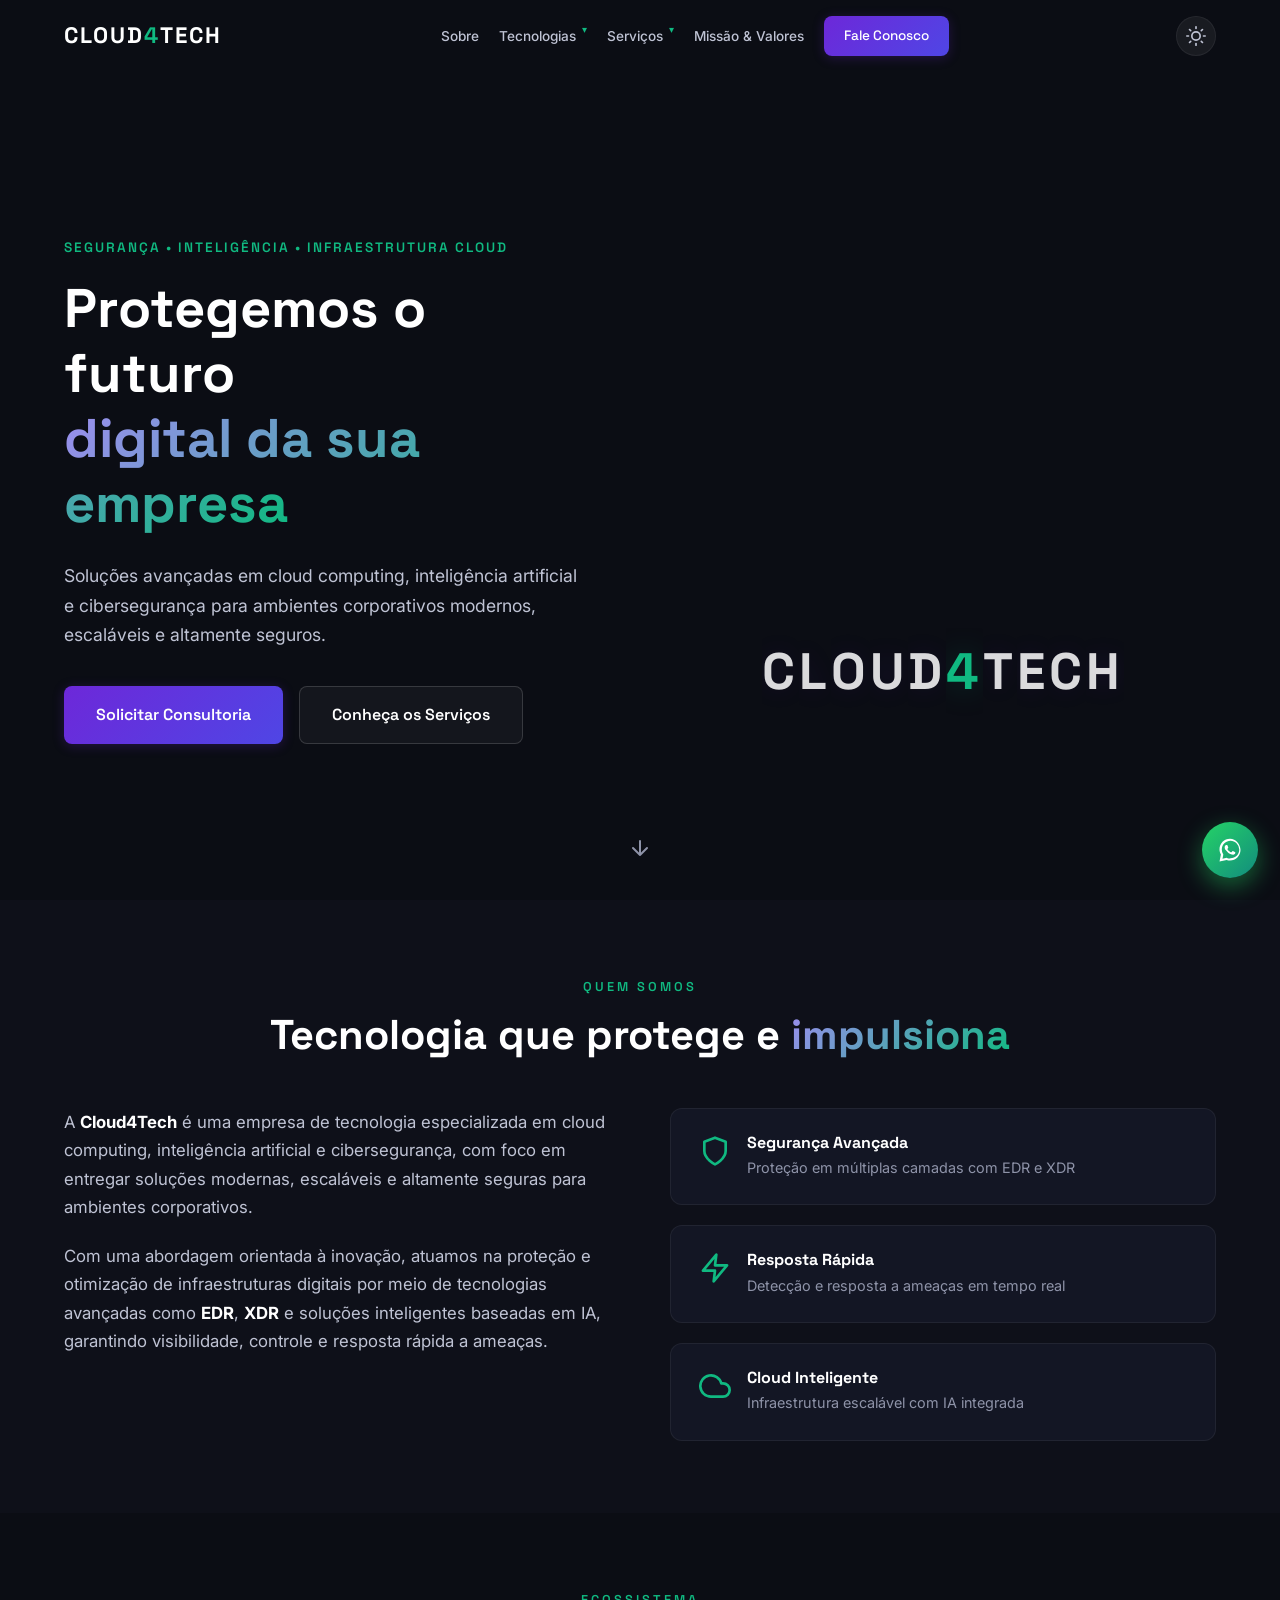
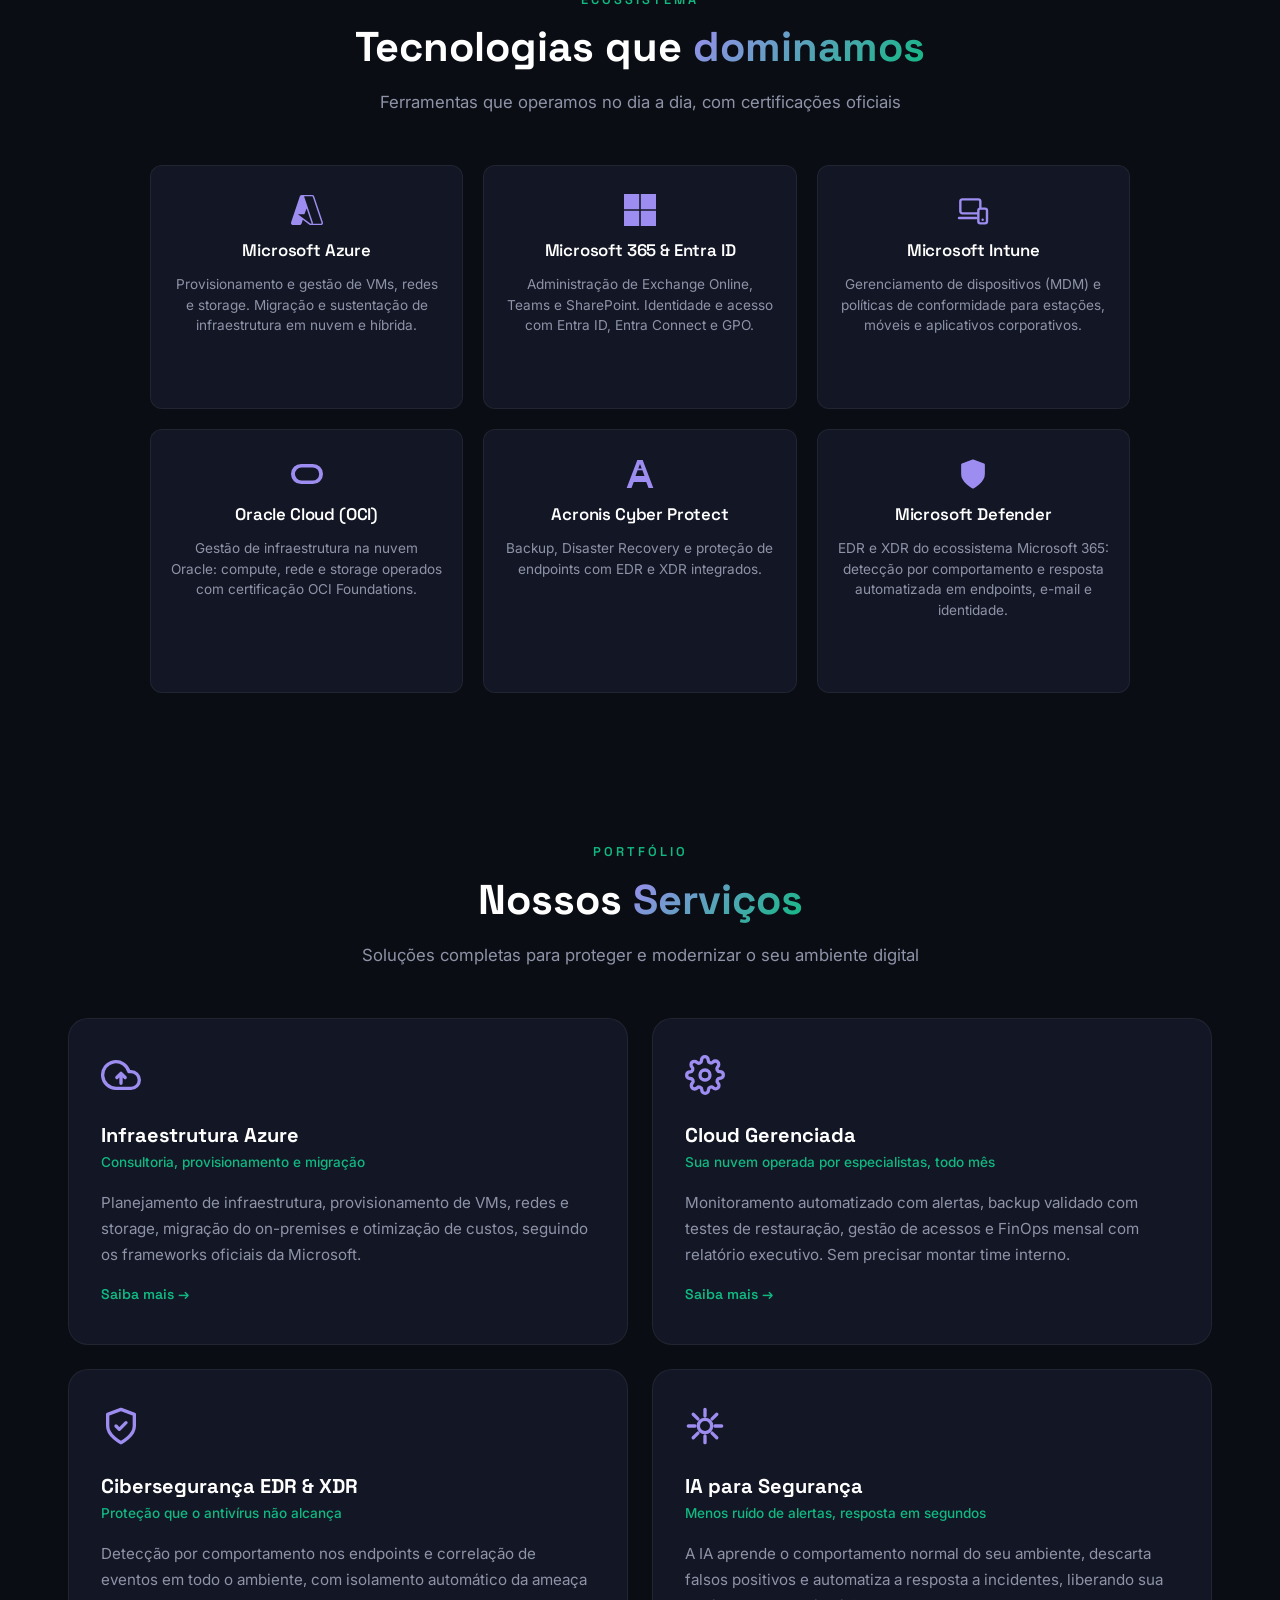
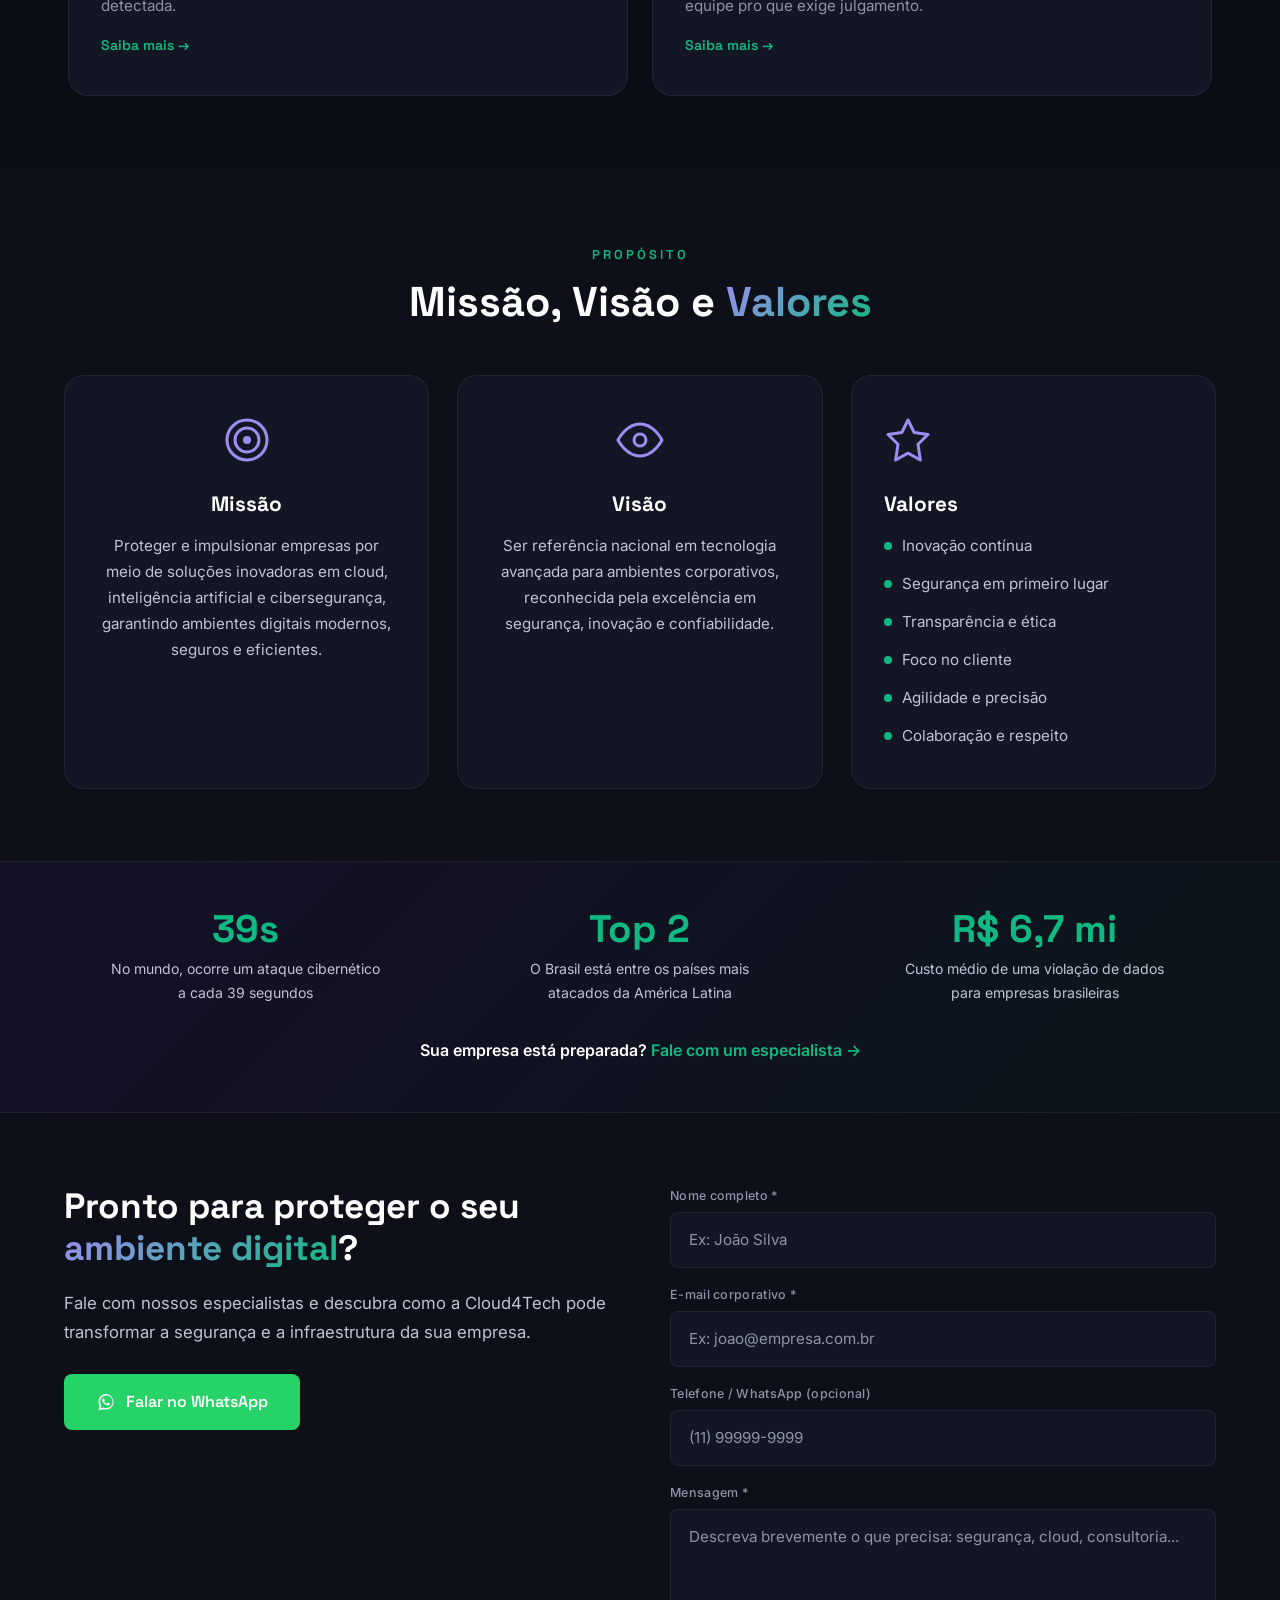
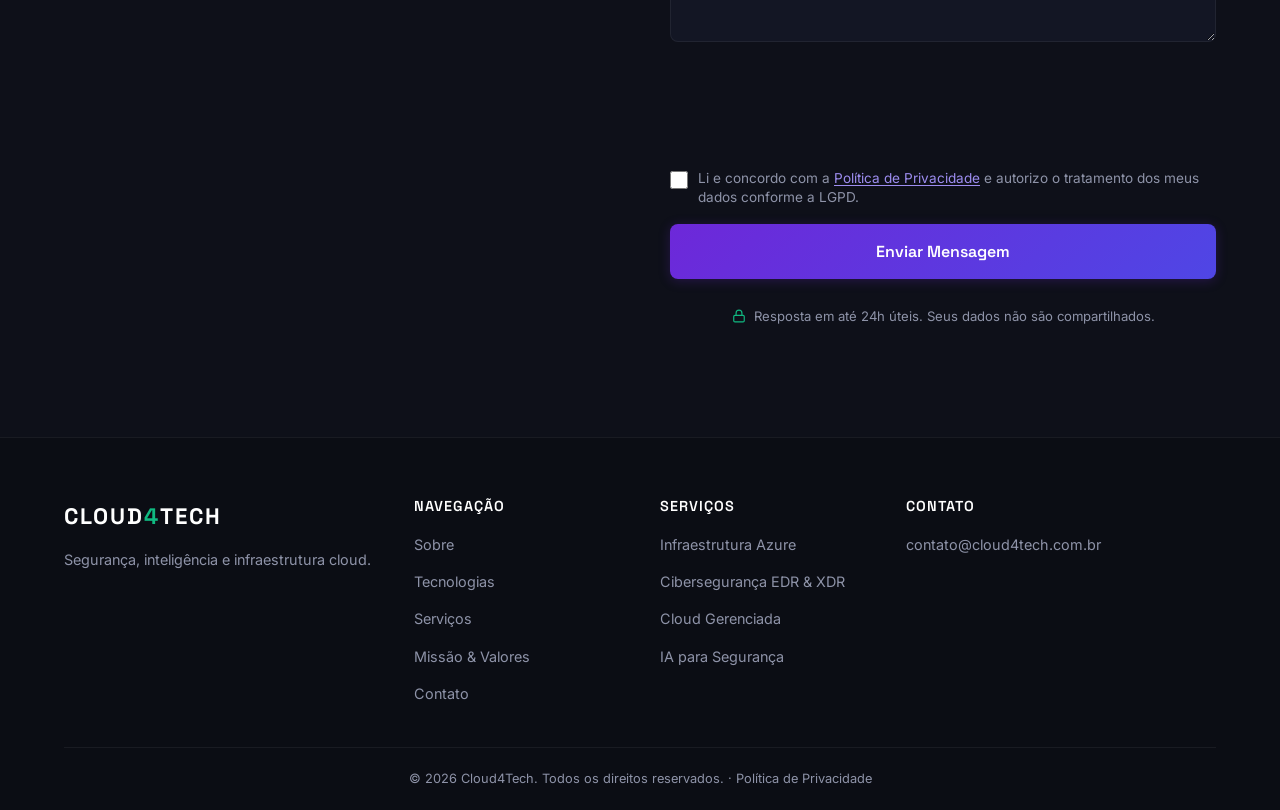
==== commit 247253ae: "feat: paginas de tecnologia, 404 animado, revisao editorial completa - 4 paginas de tecnologia com c" ====
--- a/index.html
+++ b/index.html
@@ -3,7 +3,7 @@
 <head>
     <meta charset="UTF-8">
     <meta name="viewport" content="width=device-width, initial-scale=1.0">
-    <title>Cloud4Tech — Cibersegurança, Cloud e IA para Empresas</title>
+    <title>Cloud4Tech | Cibersegurança, Cloud e IA para Empresas</title>
     <meta name="description" content="Cibersegurança corporativa, EDR, XDR, cloud computing e IA para proteger e modernizar sua infraestrutura. Consultoria gratuita.">
     <meta name="keywords" content="cibersegurança, EDR, XDR, cloud computing, inteligência artificial, infraestrutura cloud, segurança corporativa, Cloud4Tech">
     <meta name="author" content="Cloud4Tech">
@@ -14,19 +14,19 @@
     <!-- Open Graph (WhatsApp, LinkedIn, Facebook) -->
     <meta property="og:type" content="website">
     <meta property="og:site_name" content="Cloud4Tech">
-    <meta property="og:title" content="Cloud4Tech — Segurança, Inteligência e Infraestrutura Cloud">
+    <meta property="og:title" content="Cloud4Tech | Segurança, Inteligência e Infraestrutura Cloud">
     <meta property="og:description" content="Cloud, IA e cibersegurança para ambientes corporativos. Solicite uma consultoria gratuita.">
     <meta property="og:image" content="https://cloud4tech.com.br/assets/images/og-card.png">
     <meta property="og:image:width" content="950">
     <meta property="og:image:height" content="498">
     <meta property="og:image:type" content="image/png">
-    <meta property="og:image:alt" content="Cloud4Tech — Segurança e Cloud para empresas">
+    <meta property="og:image:alt" content="Cloud4Tech: Segurança e Cloud para empresas">
     <meta property="og:url" content="https://cloud4tech.com.br/">
     <meta property="og:locale" content="pt_BR">
 
     <!-- Twitter Card -->
     <meta name="twitter:card" content="summary_large_image">
-    <meta name="twitter:title" content="Cloud4Tech — Segurança, Inteligência e Infraestrutura Cloud">
+    <meta name="twitter:title" content="Cloud4Tech | Segurança, Inteligência e Infraestrutura Cloud">
     <meta name="twitter:description" content="Cibersegurança, EDR, XDR, cloud e IA para empresas. Solicite uma consultoria gratuita.">
     <meta name="twitter:image" content="https://cloud4tech.com.br/assets/images/og-card.png">
 
@@ -38,7 +38,7 @@
     <link rel="apple-touch-icon" href="assets/images/falcon.png">
     <link rel="manifest" href="site.webmanifest">
     <link rel="preload" href="assets/images/falcon.png" as="image" fetchpriority="high">
-    <link rel="stylesheet" href="assets/css/styles.css?v=5">
+    <link rel="stylesheet" href="assets/css/styles.css?v=11">
     <script src="assets/js/theme-init.js"></script>
     <script src="assets/js/hcaptcha-bootstrap.js"></script>
     <script src="https://js.hcaptcha.com/1/api.js?recaptchacompat=off&render=explicit&onload=onHCaptchaLoad" async defer></script>
@@ -64,7 +64,7 @@
             "@type": "Country",
             "name": "Brasil"
           },
-          "knowsAbout": ["Microsoft Azure", "Microsoft 365", "Entra ID", "Intune", "Oracle Cloud Infrastructure", "Acronis Cyber Protect", "Backup e Disaster Recovery", "Sophos", "Fortinet", "EDR", "XDR", "DLP", "Cibersegurança", "Cloud Computing"]
+          "knowsAbout": ["Microsoft Azure", "Microsoft 365", "Entra ID", "Intune", "Microsoft Defender", "Oracle Cloud Infrastructure", "Acronis Cyber Protect", "Backup e Disaster Recovery", "EDR", "XDR", "DLP", "Cibersegurança", "Cloud Computing"]
         },
         {
           "@type": "WebSite",
@@ -77,38 +77,35 @@
         },
         {
           "@type": "Service",
-          "name": "EDR — Endpoint Detection and Response",
+          "name": "Infraestrutura Microsoft Azure",
+          "url": "https://cloud4tech.com.br/migracao-azure",
           "provider": { "@id": "https://cloud4tech.com.br/#organization" },
           "areaServed": "BR",
-          "description": "Monitoramento contínuo e resposta automatizada em endpoints, identificando e neutralizando ameaças antes que causem danos."
+          "description": "Consultoria, planejamento de infraestrutura, provisionamento de recursos, migração do on-premises e otimização de custos no Azure."
         },
         {
           "@type": "Service",
-          "name": "XDR — Extended Detection and Response",
+          "name": "Cloud Gerenciada",
+          "url": "https://cloud4tech.com.br/cloud-gerenciada",
           "provider": { "@id": "https://cloud4tech.com.br/#organization" },
           "areaServed": "BR",
-          "description": "Visibilidade unificada e correlação de eventos em toda a infraestrutura, com detecção de ameaças estendida e automatizada."
+          "description": "Operação contínua de ambientes em nuvem: monitoramento automatizado com alertas, backup validado, governança e FinOps mensal com relatório executivo."
         },
         {
           "@type": "Service",
-          "name": "Infraestrutura em Cloud",
+          "name": "Cibersegurança com EDR e XDR",
+          "url": "https://cloud4tech.com.br/ciberseguranca-edr-xdr",
           "provider": { "@id": "https://cloud4tech.com.br/#organization" },
           "areaServed": "BR",
-          "description": "Planejamento, migração e gestão de infraestruturas em nuvem com segurança integrada e otimização de custos."
+          "description": "Detecção e resposta a ameaças por comportamento nos endpoints, com correlação de eventos em e-mail, identidade, rede e cloud."
         },
         {
           "@type": "Service",
           "name": "Inteligência Artificial Aplicada à Segurança",
+          "url": "https://cloud4tech.com.br/ia-seguranca",
           "provider": { "@id": "https://cloud4tech.com.br/#organization" },
           "areaServed": "BR",
-          "description": "Algoritmos inteligentes que aprendem padrões, detectam anomalias e automatizam respostas a incidentes de segurança."
-        },
-        {
-          "@type": "Service",
-          "name": "Cibersegurança Corporativa",
-          "provider": { "@id": "https://cloud4tech.com.br/#organization" },
-          "areaServed": "BR",
-          "description": "Estratégias personalizadas de segurança cibernética, desde avaliação de riscos até implementação de frameworks de proteção."
+          "description": "Detecção de anomalias por aprendizado de comportamento, triagem automática de alertas e automação de resposta a incidentes."
         }
       ]
     }
@@ -127,17 +124,17 @@
                     <a href="#partners" aria-haspopup="true" aria-expanded="false">Tecnologias</a>
                     <div class="nav-dropdown__menu">
                         <a href="/migracao-azure">Microsoft Azure</a>
-                        <a href="/cloud-gerenciada">Microsoft 365 & Entra ID</a>
-                        <a href="/cloud-gerenciada">Microsoft Intune</a>
-                        <a href="/migracao-azure">Oracle Cloud (OCI)</a>
-                        <a href="/cloud-gerenciada">Acronis Cyber Protect</a>
-                        <a href="/ciberseguranca-edr-xdr">Sophos & Fortinet</a>
+                        <a href="/microsoft-365">Microsoft 365 & Entra ID</a>
+                        <a href="/intune">Microsoft Intune</a>
+                        <a href="/oracle-cloud">Oracle Cloud (OCI)</a>
+                        <a href="/acronis">Acronis Cyber Protect</a>
+                        <a href="/ciberseguranca-edr-xdr">Microsoft Defender</a>
                     </div>
                 </li>
                 <li class="nav-dropdown">
                     <a href="#services" aria-haspopup="true" aria-expanded="false">Serviços</a>
                     <div class="nav-dropdown__menu">
-                        <a href="/migracao-azure">Migração para Azure</a>
+                        <a href="/migracao-azure">Infraestrutura Azure</a>
                         <a href="/ciberseguranca-edr-xdr">Cibersegurança EDR & XDR</a>
                         <a href="/cloud-gerenciada">Cloud Gerenciada</a>
                         <a href="/ia-seguranca">IA para Segurança</a>
@@ -270,7 +267,7 @@
                     <span class="partner__cta">Conhecer serviço →</span>
                 </a>
 
-                <a class="partner" href="/cloud-gerenciada">
+                <a class="partner" href="/microsoft-365">
                     <span class="partner__icon" aria-hidden="true">
                         <svg viewBox="0 0 24 24" xmlns="http://www.w3.org/2000/svg">
                             <path d="M0 0v11.408h11.408V0zm12.594 0v11.408H24V0zM0 12.594V24h11.408V12.594zm12.594 0V24H24V12.594z"/>
@@ -281,10 +278,13 @@
                     <span class="partner__cta">Conhecer serviço →</span>
                 </a>
 
-                <a class="partner" href="/cloud-gerenciada">
+                <a class="partner" href="/intune">
                     <span class="partner__icon" aria-hidden="true">
                         <svg viewBox="0 0 24 24" xmlns="http://www.w3.org/2000/svg">
-                            <path d="M18.6 6.62c-1.44 0-2.8.56-3.77 1.53L12 10.66 10.48 12h.01L7.8 14.39c-.64.64-1.49.99-2.4.99-1.87 0-3.39-1.51-3.39-3.38S3.53 8.62 5.4 8.62c.91 0 1.76.35 2.44 1.03l1.13 1 1.51-1.34L9.22 8.2C8.2 7.18 6.84 6.62 5.4 6.62 2.42 6.62 0 9.04 0 12s2.42 5.38 5.4 5.38c1.44 0 2.8-.56 3.77-1.53l2.83-2.5.01.01L13.52 12h-.01l2.69-2.39c.64-.64 1.49-.99 2.4-.99 1.87 0 3.39 1.51 3.39 3.38s-1.52 3.38-3.39 3.38c-.9 0-1.76-.35-2.44-1.03l-1.14-1.01-1.51 1.34 1.27 1.12c1.02 1.01 2.37 1.57 3.82 1.57 2.98 0 5.4-2.41 5.4-5.38s-2.42-5.38-5.4-5.38z"/>
+                            <rect x="2.5" y="4" width="15" height="10.5" rx="1.5" fill="none" stroke="currentColor" stroke-width="1.8"/>
+                            <path d="M1.5 18h13" fill="none" stroke="currentColor" stroke-width="1.8" stroke-linecap="round"/>
+                            <rect x="16" y="11" width="6.5" height="11" rx="1.5" fill="var(--c-bg-card)" stroke="currentColor" stroke-width="1.8"/>
+                            <path d="M19.25 19.3h.01" fill="none" stroke="currentColor" stroke-width="1.8" stroke-linecap="round"/>
                         </svg>
                     </span>
                     <span class="partner__name">Microsoft Intune</span>
@@ -292,25 +292,25 @@
                     <span class="partner__cta">Conhecer serviço →</span>
                 </a>
 
-                <a class="partner" href="/migracao-azure">
+                <a class="partner" href="/oracle-cloud">
                     <span class="partner__icon" aria-hidden="true">
                         <svg viewBox="0 0 24 24" xmlns="http://www.w3.org/2000/svg">
                             <path d="M16.412 4.412h-8.82a7.588 7.588 0 0 0-.008 15.176h8.828a7.588 7.588 0 0 0 0-15.176zm-.193 12.502H7.786a4.915 4.915 0 0 1 0-9.828h8.433a4.914 4.914 0 1 1 0 9.828z"/>
                         </svg>
                     </span>
                     <span class="partner__name">Oracle Cloud (OCI)</span>
-                    <span class="partner__desc">Infraestrutura como serviço na nuvem Oracle: compute, rede e storage com certificação OCI Foundations.</span>
+                    <span class="partner__desc">Gestão de infraestrutura na nuvem Oracle: compute, rede e storage operados com certificação OCI Foundations.</span>
                     <span class="partner__cta">Conhecer serviço →</span>
                 </a>
 
-                <a class="partner" href="/cloud-gerenciada">
+                <a class="partner" href="/acronis">
                     <span class="partner__icon" aria-hidden="true">
                         <svg viewBox="0 0 24 24" xmlns="http://www.w3.org/2000/svg">
                             <path d="M10 1.5h4l8 21h-3.6l-1.7-4.5H7.3l-1.7 4.5H2l8-21zm-1.4 12h6.8l-1.6-4.3H10.2l-1.6 4.3zm2.1-5.6h2.6L12 4.5l-1.3 3.4z"/>
                         </svg>
                     </span>
                     <span class="partner__name">Acronis Cyber Protect</span>
-                    <span class="partner__desc">Backup gerenciado e Disaster Recovery com planos de continuidade de negócio e testes de restauração.</span>
+                    <span class="partner__desc">Backup, Disaster Recovery e proteção de endpoints com EDR e XDR integrados.</span>
                     <span class="partner__cta">Conhecer serviço →</span>
                 </a>
 
@@ -320,8 +320,8 @@
                             <path d="M12 22s8-4 8-10V5l-8-3-8 3v7c0 6 8 10 8 10z"/><path d="M9 12l2 2 4-4"/>
                         </svg>
                     </span>
-                    <span class="partner__name">Sophos & Fortinet</span>
-                    <span class="partner__desc">Firewalls de próxima geração, EDR, XDR e DLP com monitoramento proativo de endpoints via RMM.</span>
+                    <span class="partner__name">Microsoft Defender</span>
+                    <span class="partner__desc">EDR e XDR do ecossistema Microsoft 365: detecção por comportamento e resposta automatizada em endpoints, e-mail e identidade.</span>
                     <span class="partner__cta">Conhecer serviço →</span>
                 </a>
             </div>
@@ -337,64 +337,51 @@
                 <p class="section__subtitle">Soluções completas para proteger e modernizar o seu ambiente digital</p>
             </div>
             <div class="services__grid">
-                <!-- EDR -->
+                <!-- Migração para Azure -->
                 <div class="service-card" data-aos>
                     <div class="service-card__icon">
-                        <svg width="40" height="40" viewBox="0 0 24 24" fill="none"><rect x="2" y="3" width="20" height="14" rx="2" stroke="currentColor" stroke-width="2"/><path d="M8 21h8M12 17v4" stroke="currentColor" stroke-width="2" stroke-linecap="round"/><path d="M7 10l3 3 7-7" stroke="currentColor" stroke-width="2" stroke-linecap="round" stroke-linejoin="round"/></svg>
-                    </div>
-                    <h3 class="service-card__title">EDR</h3>
-                    <p class="service-card__subtitle">Endpoint Detection and Response</p>
-                    <p class="service-card__desc">Monitoramento contínuo e resposta automatizada em endpoints, identificando e neutralizando ameaças antes que causem danos.</p>
+                        <svg width="40" height="40" viewBox="0 0 24 24" fill="none"><path d="M18 10h-1.26A8 8 0 109 20h9a5 5 0 000-10z" stroke="currentColor" stroke-width="2" stroke-linecap="round" stroke-linejoin="round"/><path d="M12 11v6M9.5 13.5L12 11l2.5 2.5" stroke="currentColor" stroke-width="2" stroke-linecap="round" stroke-linejoin="round"/></svg>
+                    </div>
+                    <h3 class="service-card__title">Infraestrutura Azure</h3>
+                    <p class="service-card__subtitle">Consultoria, provisionamento e migração</p>
+                    <p class="service-card__desc">Planejamento de infraestrutura, provisionamento de VMs, redes e storage, migração do on-premises e otimização de custos, seguindo os frameworks oficiais da Microsoft.</p>
+                    <a href="/migracao-azure" class="service-card__link">Saiba mais →</a>
+                    <div class="service-card__line"></div>
+                </div>
+
+                <!-- Cloud Gerenciada -->
+                <div class="service-card" data-aos>
+                    <div class="service-card__icon">
+                        <svg width="40" height="40" viewBox="0 0 24 24" fill="none"><circle cx="12" cy="12" r="3" stroke="currentColor" stroke-width="2"/><path d="M19.4 15a1.65 1.65 0 00.33 1.82l.06.06a2 2 0 11-2.83 2.83l-.06-.06a1.65 1.65 0 00-1.82-.33 1.65 1.65 0 00-1 1.51V21a2 2 0 11-4 0v-.09a1.65 1.65 0 00-1-1.51 1.65 1.65 0 00-1.82.33l-.06.06a2 2 0 11-2.83-2.83l.06-.06a1.65 1.65 0 00.33-1.82 1.65 1.65 0 00-1.51-1H3a2 2 0 110-4h.09a1.65 1.65 0 001.51-1 1.65 1.65 0 00-.33-1.82l-.06-.06a2 2 0 112.83-2.83l.06.06a1.65 1.65 0 001.82.33h.01a1.65 1.65 0 001-1.51V3a2 2 0 114 0v.09a1.65 1.65 0 001 1.51h.01a1.65 1.65 0 001.82-.33l.06-.06a2 2 0 112.83 2.83l-.06.06a1.65 1.65 0 00-.33 1.82v.01a1.65 1.65 0 001.51 1H21a2 2 0 110 4h-.09a1.65 1.65 0 00-1.51 1z" stroke="currentColor" stroke-width="2" stroke-linecap="round" stroke-linejoin="round"/></svg>
+                    </div>
+                    <h3 class="service-card__title">Cloud Gerenciada</h3>
+                    <p class="service-card__subtitle">Sua nuvem operada por especialistas, todo mês</p>
+                    <p class="service-card__desc">Monitoramento automatizado com alertas, backup validado com testes de restauração, gestão de acessos e FinOps mensal com relatório executivo. Sem precisar montar time interno.</p>
+                    <a href="/cloud-gerenciada" class="service-card__link">Saiba mais →</a>
+                    <div class="service-card__line"></div>
+                </div>
+
+                <!-- Cibersegurança EDR & XDR -->
+                <div class="service-card" data-aos>
+                    <div class="service-card__icon">
+                        <svg width="40" height="40" viewBox="0 0 24 24" fill="none"><path d="M12 22s8-4 8-10V5l-8-3-8 3v7c0 6 8 10 8 10z" stroke="currentColor" stroke-width="2" stroke-linecap="round" stroke-linejoin="round"/><path d="M9 12l2 2 4-4" stroke="currentColor" stroke-width="2" stroke-linecap="round" stroke-linejoin="round"/></svg>
+                    </div>
+                    <h3 class="service-card__title">Cibersegurança EDR & XDR</h3>
+                    <p class="service-card__subtitle">Proteção que o antivírus não alcança</p>
+                    <p class="service-card__desc">Detecção por comportamento nos endpoints e correlação de eventos em todo o ambiente, com isolamento automático da ameaça detectada.</p>
                     <a href="/ciberseguranca-edr-xdr" class="service-card__link">Saiba mais →</a>
                     <div class="service-card__line"></div>
                 </div>
 
-                <!-- XDR -->
-                <div class="service-card" data-aos>
-                    <div class="service-card__icon">
-                        <svg width="40" height="40" viewBox="0 0 24 24" fill="none"><circle cx="12" cy="12" r="10" stroke="currentColor" stroke-width="2"/><path d="M12 2a15.3 15.3 0 014 10 15.3 15.3 0 01-4 10 15.3 15.3 0 01-4-10 15.3 15.3 0 014-10z" stroke="currentColor" stroke-width="2"/><path d="M2 12h20" stroke="currentColor" stroke-width="2"/></svg>
-                    </div>
-                    <h3 class="service-card__title">XDR</h3>
-                    <p class="service-card__subtitle">Extended Detection and Response</p>
-                    <p class="service-card__desc">Visibilidade unificada e correlação de eventos em toda a infraestrutura, com detecção de ameaças estendida e automatizada.</p>
-                    <a href="/ciberseguranca-edr-xdr" class="service-card__link">Saiba mais →</a>
-                    <div class="service-card__line"></div>
-                </div>
-
-                <!-- Cloud -->
-                <div class="service-card" data-aos>
-                    <div class="service-card__icon">
-                        <svg width="40" height="40" viewBox="0 0 24 24" fill="none"><path d="M18 10h-1.26A8 8 0 109 20h9a5 5 0 000-10z" stroke="currentColor" stroke-width="2" stroke-linecap="round" stroke-linejoin="round"/></svg>
-                    </div>
-                    <h3 class="service-card__title">Infraestrutura em Cloud</h3>
-                    <p class="service-card__subtitle">Ambientes escaláveis e seguros</p>
-                    <p class="service-card__desc">Planejamento, migração e gestão de infraestruturas em nuvem com segurança integrada e otimização de custos.</p>
-                    <a href="/migracao-azure" class="service-card__link">Migração para Azure →</a>
-                    <a href="/cloud-gerenciada" class="service-card__link">Cloud Gerenciada →</a>
-                    <div class="service-card__line"></div>
-                </div>
-
-                <!-- IA -->
+                <!-- IA para Segurança -->
                 <div class="service-card" data-aos>
                     <div class="service-card__icon">
                         <svg width="40" height="40" viewBox="0 0 24 24" fill="none"><path d="M12 2v4M12 18v4M4.93 4.93l2.83 2.83M16.24 16.24l2.83 2.83M2 12h4M18 12h4M4.93 19.07l2.83-2.83M16.24 7.76l2.83-2.83" stroke="currentColor" stroke-width="2" stroke-linecap="round"/><circle cx="12" cy="12" r="4" stroke="currentColor" stroke-width="2"/></svg>
                     </div>
-                    <h3 class="service-card__title">Inteligência Artificial</h3>
-                    <p class="service-card__subtitle">IA aplicada à segurança</p>
-                    <p class="service-card__desc">Algoritmos inteligentes que aprendem padrões, detectam anomalias e automatizam respostas a incidentes de segurança.</p>
+                    <h3 class="service-card__title">IA para Segurança</h3>
+                    <p class="service-card__subtitle">Menos ruído de alertas, resposta em segundos</p>
+                    <p class="service-card__desc">A IA aprende o comportamento normal do seu ambiente, descarta falsos positivos e automatiza a resposta a incidentes, liberando sua equipe pro que exige julgamento.</p>
                     <a href="/ia-seguranca" class="service-card__link">Saiba mais →</a>
-                    <div class="service-card__line"></div>
-                </div>
-
-                <!-- Cybersec -->
-                <div class="service-card" data-aos>
-                    <div class="service-card__icon">
-                        <svg width="40" height="40" viewBox="0 0 24 24" fill="none"><path d="M12 22s8-4 8-10V5l-8-3-8 3v7c0 6 8 10 8 10z" stroke="currentColor" stroke-width="2" stroke-linecap="round" stroke-linejoin="round"/><path d="M9 12l2 2 4-4" stroke="currentColor" stroke-width="2" stroke-linecap="round" stroke-linejoin="round"/></svg>
-                    </div>
-                    <h3 class="service-card__title">Cibersegurança Corporativa</h3>
-                    <p class="service-card__subtitle">Proteção completa</p>
-                    <p class="service-card__desc">Estratégias personalizadas de segurança cibernética, desde avaliação de riscos até implementação de frameworks de proteção.</p>
-                    <a href="/ciberseguranca-edr-xdr" class="service-card__link">Saiba mais →</a>
                     <div class="service-card__line"></div>
                 </div>
             </div>
@@ -541,7 +528,7 @@
             <div class="footer__links">
                 <h4>Serviços</h4>
                 <ul>
-                    <li><a href="/migracao-azure">Migração para Azure</a></li>
+                    <li><a href="/migracao-azure">Infraestrutura Azure</a></li>
                     <li><a href="/ciberseguranca-edr-xdr">Cibersegurança EDR & XDR</a></li>
                     <li><a href="/cloud-gerenciada">Cloud Gerenciada</a></li>
                     <li><a href="/ia-seguranca">IA para Segurança</a></li>
--- a/assets/css/styles.css
+++ b/assets/css/styles.css
@@ -179,6 +179,13 @@
     transition: var(--transition);
     position: relative;
     padding-bottom: 4px;
+    white-space: nowrap;
+}
+
+/* Navbar com 6 itens: aperta o espaçamento antes de quebrar */
+@media (max-width: 1360px) and (min-width: 769px) {
+    .navbar__links { gap: 20px; }
+    .navbar__links a { font-size: 0.85rem; }
 }
 
 .navbar__links a:hover { color: var(--c-white); }
@@ -533,8 +540,9 @@
 }
 
 .services__grid .service-card {
-    flex: 0 1 calc(33.333% - 16px);
+    flex: 0 1 calc(50% - 12px);
     min-width: 280px;
+    max-width: 560px;
 }
 
 .service-card {
@@ -1090,19 +1098,34 @@
 }
 
 .check-list li {
-    display: flex;
-    align-items: flex-start;
-    gap: 12px;
+    position: relative;
+    padding-left: 26px;
     font-size: 1rem;
     color: var(--c-text);
 }
 
 .check-list li::before {
     content: '✓';
+    position: absolute;
+    left: 0;
+    top: 0;
     color: var(--c-green);
     font-weight: 700;
-    flex-shrink: 0;
     line-height: 1.6;
+}
+
+.check-list li strong { color: var(--c-white); }
+
+/* Destaque do item quando acessado via âncora (ex.: /cloud-gerenciada#m365) */
+.check-list li:target {
+    background: rgba(16,185,129,0.1);
+    border-radius: var(--radius-sm);
+    padding: 8px 12px 8px 30px;
+}
+
+.check-list li:target::before {
+    left: 8px;
+    top: 8px;
 }
 
 /* --- Feature grid (2 col cards) --- */
@@ -1218,6 +1241,136 @@
     border-bottom: 1px solid var(--c-border);
     padding: 56px 0;
     text-align: center;
+}
+
+/* --- Blog --- */
+.blog-grid {
+    display: grid;
+    grid-template-columns: repeat(2, 1fr);
+    gap: 24px;
+    max-width: 980px;
+    margin: 0 auto;
+}
+
+.post-card {
+    position: relative;
+    display: flex;
+    flex-direction: column;
+    background: var(--c-bg-card);
+    border: 1px solid var(--c-border);
+    border-radius: var(--radius-lg);
+    padding: 32px 28px;
+    transition: var(--transition);
+}
+
+/* Stretched link: o card inteiro vira área clicável do título */
+.post-card h2 a::after {
+    content: '';
+    position: absolute;
+    inset: 0;
+    z-index: 1;
+}
+
+.post-card:hover {
+    border-color: rgba(109,40,217,0.25);
+    transform: translateY(-4px);
+    box-shadow: var(--shadow-card);
+}
+
+.post-card__meta {
+    font-size: 0.8rem;
+    color: var(--c-text-dim);
+    letter-spacing: 0.5px;
+    text-transform: uppercase;
+    margin-bottom: 12px;
+}
+
+.post-card__meta .tag {
+    color: var(--c-green);
+    font-weight: 600;
+}
+
+.post-card h2 {
+    font-size: 1.25rem;
+    margin-bottom: 12px;
+    line-height: 1.35;
+}
+
+.post-card p {
+    font-size: 0.95rem;
+    color: var(--c-text-dim);
+    margin-bottom: 20px;
+}
+
+.post-card__link {
+    margin-top: auto;
+    font-family: var(--ff-heading);
+    font-size: 0.88rem;
+    font-weight: 600;
+    color: var(--c-green);
+}
+
+.post-card__link:hover { color: var(--c-purple-l); }
+
+.post-card h2 a:hover { color: var(--c-green); }
+
+/* --- Voltar ao blog (fim do artigo) --- */
+.post-back {
+    display: inline-flex;
+    align-items: center;
+    gap: 8px;
+    margin-top: 32px;
+    font-family: var(--ff-heading);
+    font-size: 0.92rem;
+    font-weight: 600;
+    color: var(--c-text-dim);
+    transition: var(--transition);
+}
+
+.post-back:hover { color: var(--c-green); }
+
+.post__meta {
+    display: flex;
+    gap: 16px;
+    flex-wrap: wrap;
+    font-size: 0.85rem;
+    color: var(--c-text-dim);
+    margin-bottom: 8px;
+}
+
+.post__meta .tag { color: var(--c-green); font-weight: 600; }
+
+.prose ul:not(.check-list) {
+    list-style: disc;
+    padding-left: 24px;
+    margin: 0 0 18px;
+    color: var(--c-text);
+}
+
+.prose ul:not(.check-list) li { margin-bottom: 8px; }
+
+.prose table {
+    width: 100%;
+    border-collapse: collapse;
+    margin: 0 0 24px;
+    font-size: 0.95rem;
+}
+
+.prose th, .prose td {
+    text-align: left;
+    padding: 12px 14px;
+    border: 1px solid var(--c-border);
+}
+
+.prose th {
+    background: var(--c-bg-card);
+    color: var(--c-white);
+    font-family: var(--ff-heading);
+    font-size: 0.85rem;
+}
+
+@media (max-width: 768px) {
+    .blog-grid { grid-template-columns: 1fr; }
 }
 
 .cta-band h2 {
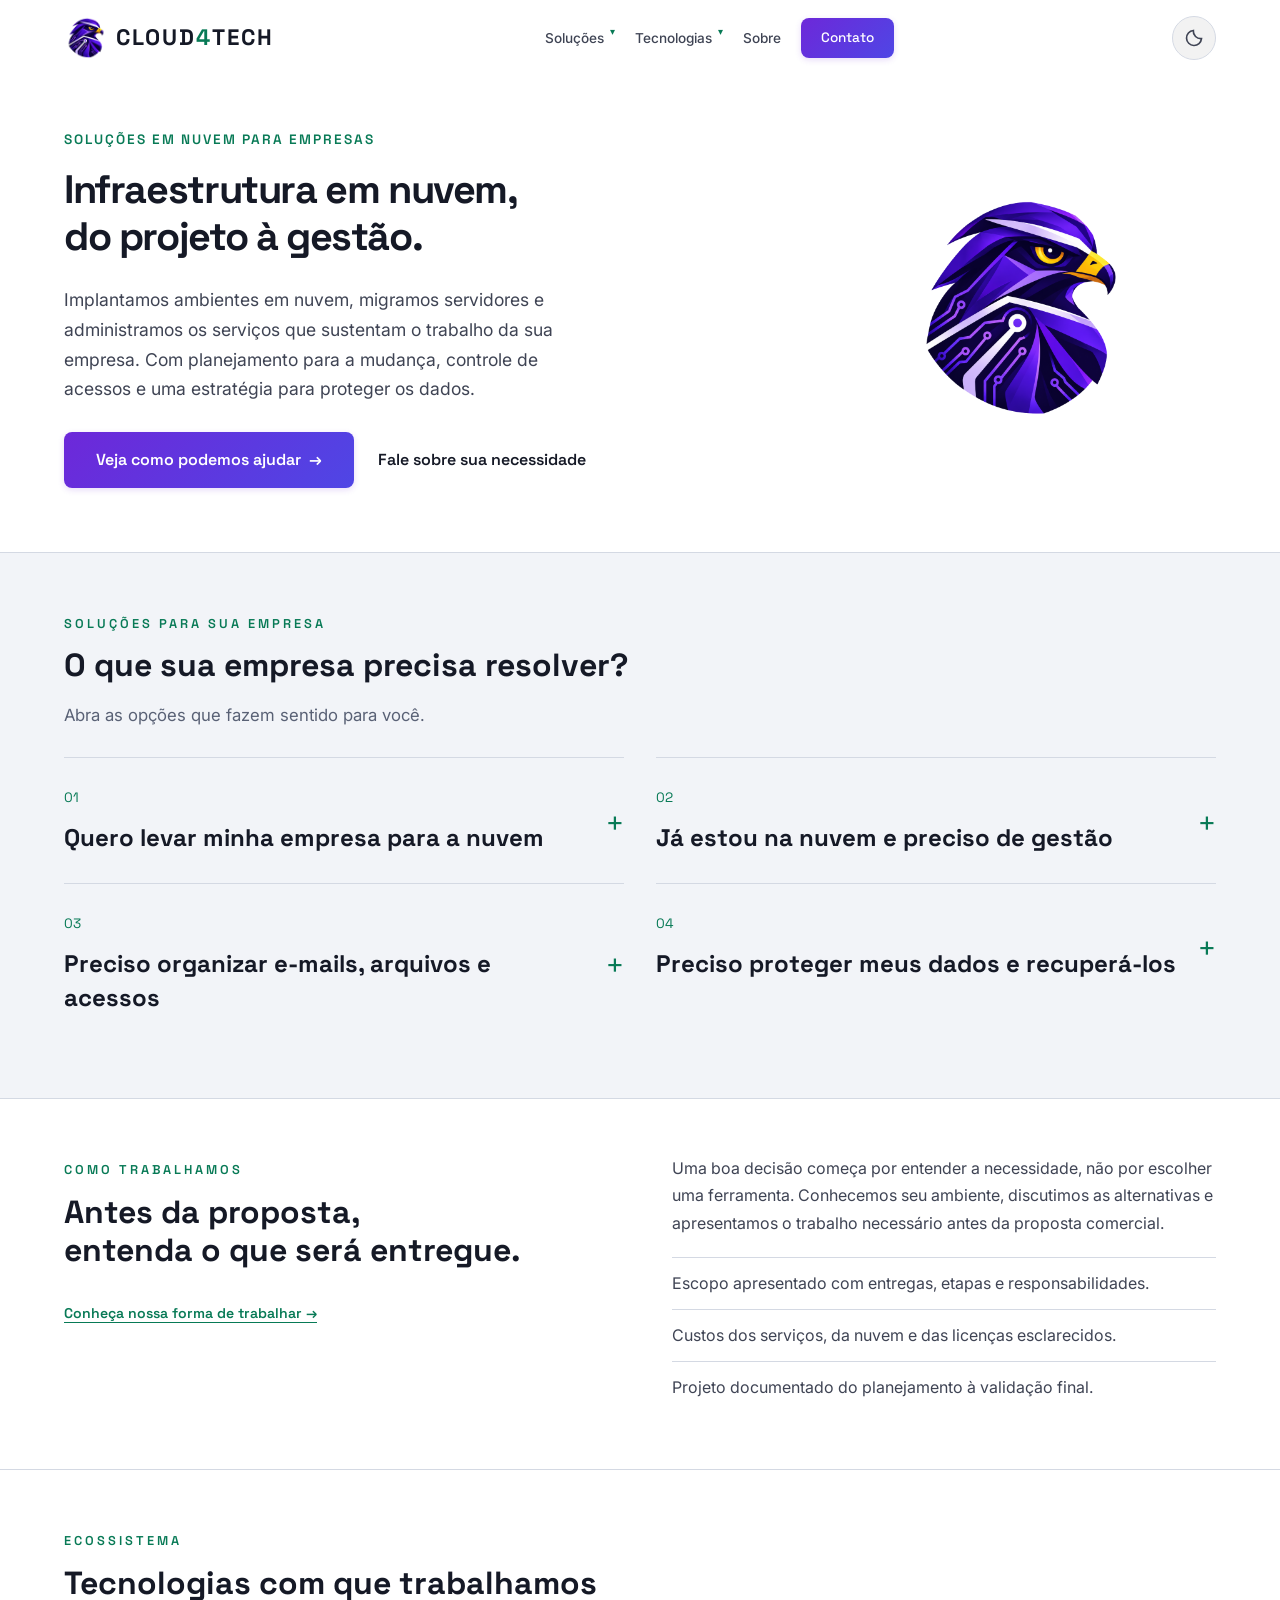
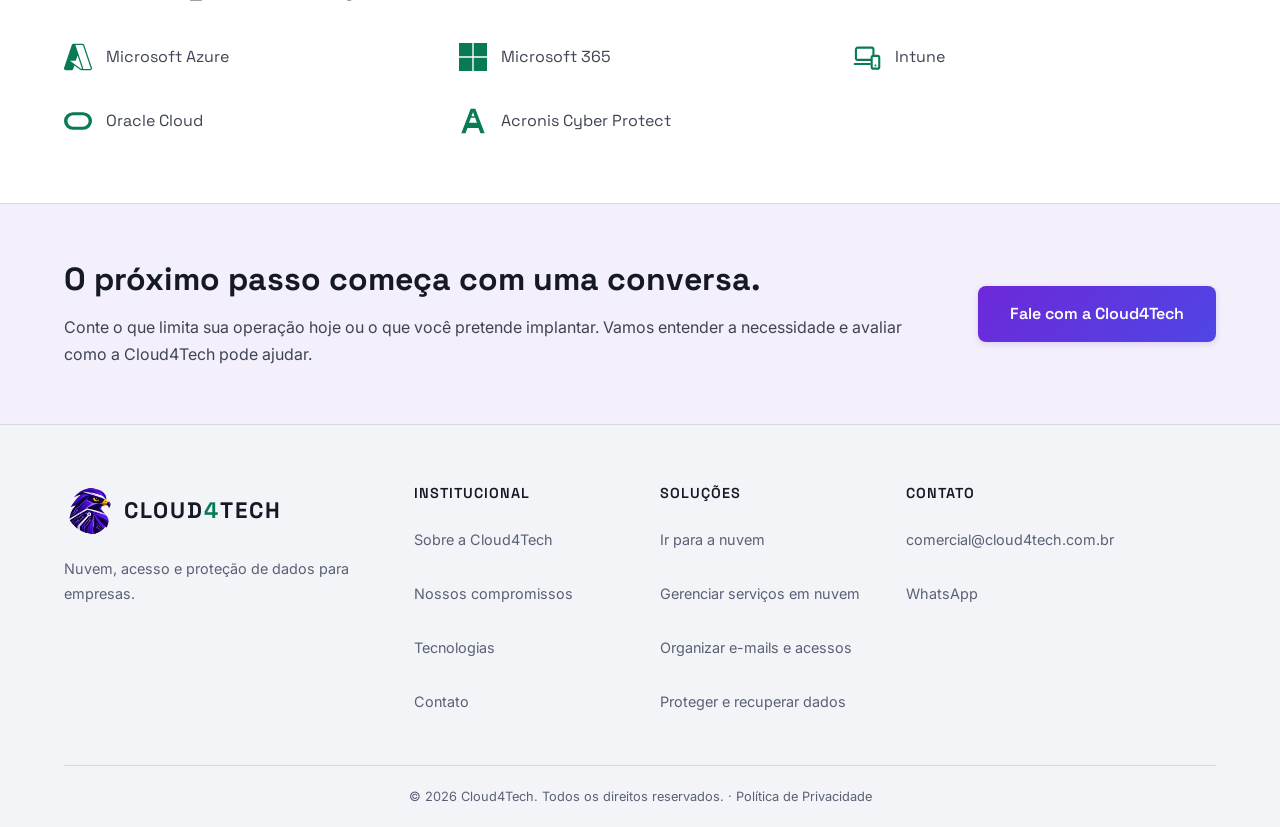
==== commit f7b4f321: "feat: atualiza site institucional e identidade Cloud4Tech Reorganiza solucoes e paginas, padroniza t" ====
--- a/index.html
+++ b/index.html
@@ -3,45 +3,33 @@
 <head>
     <meta charset="UTF-8">
     <meta name="viewport" content="width=device-width, initial-scale=1.0">
-    <title>Cloud4Tech | Cibersegurança, Cloud e IA para Empresas</title>
-    <meta name="description" content="Cibersegurança corporativa, EDR, XDR, cloud computing e IA para proteger e modernizar sua infraestrutura. Consultoria gratuita.">
-    <meta name="keywords" content="cibersegurança, EDR, XDR, cloud computing, inteligência artificial, infraestrutura cloud, segurança corporativa, Cloud4Tech">
-    <meta name="author" content="Cloud4Tech">
-    <meta name="robots" content="index, follow, max-image-preview:large, max-snippet:-1, max-video-preview:-1">
+    <title>Consultoria Cloud, Azure e Microsoft 365 | Cloud4Tech</title>
+    <meta name="description" content="Consultoria em nuvem para criar ou migrar sua estrutura, organizar Microsoft 365 e proteger seus dados. Conheça as soluções e converse sobre sua necessidade.">
+    <meta name="robots" content="index, follow, max-image-preview:large">
     <meta name="theme-color" content="#0B0D14" media="(prefers-color-scheme: dark)">
     <meta name="theme-color" content="#F7F8FA" media="(prefers-color-scheme: light)">
-
-    <!-- Open Graph (WhatsApp, LinkedIn, Facebook) -->
     <meta property="og:type" content="website">
     <meta property="og:site_name" content="Cloud4Tech">
-    <meta property="og:title" content="Cloud4Tech | Segurança, Inteligência e Infraestrutura Cloud">
-    <meta property="og:description" content="Cloud, IA e cibersegurança para ambientes corporativos. Solicite uma consultoria gratuita.">
-    <meta property="og:image" content="https://cloud4tech.com.br/assets/images/og-card.png">
-    <meta property="og:image:width" content="950">
-    <meta property="og:image:height" content="498">
-    <meta property="og:image:type" content="image/png">
-    <meta property="og:image:alt" content="Cloud4Tech: Segurança e Cloud para empresas">
+    <meta property="og:title" content="Consultoria Cloud, Azure e Microsoft 365 | Cloud4Tech">
+    <meta property="og:description" content="Consultoria em nuvem para criar ou migrar sua estrutura, organizar Microsoft 365 e proteger seus dados. Conheça as soluções e converse sobre sua necessidade.">
     <meta property="og:url" content="https://cloud4tech.com.br/">
     <meta property="og:locale" content="pt_BR">
-
-    <!-- Twitter Card -->
+    <meta property="og:image" content="https://cloud4tech.com.br/assets/images/og-card-tech.png">
+    <meta property="og:image:alt" content="Cloud4Tech: infraestrutura cloud, identidades e proteção de dados">
     <meta name="twitter:card" content="summary_large_image">
-    <meta name="twitter:title" content="Cloud4Tech | Segurança, Inteligência e Infraestrutura Cloud">
-    <meta name="twitter:description" content="Cibersegurança, EDR, XDR, cloud e IA para empresas. Solicite uma consultoria gratuita.">
-    <meta name="twitter:image" content="https://cloud4tech.com.br/assets/images/og-card.png">
-
+    <meta name="twitter:title" content="Consultoria Cloud, Azure e Microsoft 365 | Cloud4Tech">
+    <meta name="twitter:description" content="Consultoria em nuvem para criar ou migrar sua estrutura, organizar Microsoft 365 e proteger seus dados. Conheça as soluções e converse sobre sua necessidade.">
+    <meta name="twitter:image" content="https://cloud4tech.com.br/assets/images/og-card-tech.png">
     <link rel="canonical" href="https://cloud4tech.com.br/">
     <link rel="preconnect" href="https://fonts.googleapis.com">
     <link rel="preconnect" href="https://fonts.gstatic.com" crossorigin>
     <link href="https://fonts.googleapis.com/css2?family=Inter:wght@400;500;600&family=Space+Grotesk:wght@600;700;800&display=swap" rel="stylesheet">
-    <link rel="icon" href="favicon.ico" type="image/x-icon">
-    <link rel="apple-touch-icon" href="assets/images/falcon.png">
-    <link rel="manifest" href="site.webmanifest">
-    <link rel="preload" href="assets/images/falcon.png" as="image" fetchpriority="high">
-    <link rel="stylesheet" href="assets/css/styles.css?v=11">
-    <script src="assets/js/theme-init.js"></script>
-    <script src="assets/js/hcaptcha-bootstrap.js"></script>
-    <script src="https://js.hcaptcha.com/1/api.js?recaptchacompat=off&render=explicit&onload=onHCaptchaLoad" async defer></script>
+    <link rel="icon" href="/assets/images/favicon-tech.ico" type="image/x-icon">
+    <link rel="apple-touch-icon" href="/assets/images/falcon-tech.png">
+    <link rel="manifest" href="/site.webmanifest">
+    <link rel="preload" href="/assets/images/falcon-tech.png" as="image" fetchpriority="high">
+    <link rel="stylesheet" href="/assets/css/styles.css?v=25">
+    <script src="/assets/js/theme-init.js?v=2"></script>
     <script type="application/ld+json">
     {
       "@context": "https://schema.org",
@@ -51,514 +39,145 @@
           "@id": "https://cloud4tech.com.br/#organization",
           "name": "Cloud4Tech",
           "url": "https://cloud4tech.com.br/",
-          "logo": {
-            "@type": "ImageObject",
-            "url": "https://cloud4tech.com.br/assets/images/falcon.png",
-            "width": 340,
-            "height": 340
-          },
-          "image": "https://cloud4tech.com.br/assets/images/falcon.png",
-          "description": "Soluções em cloud computing, inteligência artificial e cibersegurança para ambientes corporativos modernos, escaláveis e altamente seguros.",
-          "email": "contato@cloud4tech.com.br",
-          "areaServed": {
-            "@type": "Country",
-            "name": "Brasil"
-          },
-          "knowsAbout": ["Microsoft Azure", "Microsoft 365", "Entra ID", "Intune", "Microsoft Defender", "Oracle Cloud Infrastructure", "Acronis Cyber Protect", "Backup e Disaster Recovery", "EDR", "XDR", "DLP", "Cibersegurança", "Cloud Computing"]
+          "logo": "https://cloud4tech.com.br/assets/images/falcon-tech.png",
+          "description": "Planejamento e implantação de infraestrutura Azure e OCI, migração de servidores locais para Azure, Microsoft 365, identidades e backup, com escopo definido.",
+          "email": "comercial@cloud4tech.com.br",
+          "areaServed": "BR",
+          "knowsAbout": ["Microsoft Azure", "Oracle Cloud Infrastructure", "Migração de servidores para Azure", "Migrações de assinaturas Azure", "Azure Virtual Desktop", "Microsoft 365", "Entra ID", "Intune", "Acronis Cyber Protect", "Backup e Disaster Recovery"]
         },
         {
           "@type": "WebSite",
           "@id": "https://cloud4tech.com.br/#website",
           "url": "https://cloud4tech.com.br/",
           "name": "Cloud4Tech",
-          "description": "Segurança, Inteligência e Infraestrutura Cloud",
           "publisher": { "@id": "https://cloud4tech.com.br/#organization" },
           "inLanguage": "pt-BR"
         },
         {
-          "@type": "Service",
-          "name": "Infraestrutura Microsoft Azure",
-          "url": "https://cloud4tech.com.br/migracao-azure",
-          "provider": { "@id": "https://cloud4tech.com.br/#organization" },
-          "areaServed": "BR",
-          "description": "Consultoria, planejamento de infraestrutura, provisionamento de recursos, migração do on-premises e otimização de custos no Azure."
-        },
-        {
-          "@type": "Service",
-          "name": "Cloud Gerenciada",
-          "url": "https://cloud4tech.com.br/cloud-gerenciada",
-          "provider": { "@id": "https://cloud4tech.com.br/#organization" },
-          "areaServed": "BR",
-          "description": "Operação contínua de ambientes em nuvem: monitoramento automatizado com alertas, backup validado, governança e FinOps mensal com relatório executivo."
-        },
-        {
-          "@type": "Service",
-          "name": "Cibersegurança com EDR e XDR",
-          "url": "https://cloud4tech.com.br/ciberseguranca-edr-xdr",
-          "provider": { "@id": "https://cloud4tech.com.br/#organization" },
-          "areaServed": "BR",
-          "description": "Detecção e resposta a ameaças por comportamento nos endpoints, com correlação de eventos em e-mail, identidade, rede e cloud."
-        },
-        {
-          "@type": "Service",
-          "name": "Inteligência Artificial Aplicada à Segurança",
-          "url": "https://cloud4tech.com.br/ia-seguranca",
-          "provider": { "@id": "https://cloud4tech.com.br/#organization" },
-          "areaServed": "BR",
-          "description": "Detecção de anomalias por aprendizado de comportamento, triagem automática de alertas e automação de resposta a incidentes."
+          "@type": "ItemList",
+          "name": "Soluções Cloud4Tech",
+          "itemListElement": [
+            { "@type": "ListItem", "position": 1, "url": "https://cloud4tech.com.br/ir-para-nuvem", "name": "Quero levar minha empresa para a nuvem" },
+            { "@type": "ListItem", "position": 2, "url": "https://cloud4tech.com.br/cloud-gerenciada", "name": "Já estou na nuvem e preciso de gestão" },
+            { "@type": "ListItem", "position": 3, "url": "https://cloud4tech.com.br/microsoft-365", "name": "Preciso organizar e-mails, arquivos e acessos" },
+            { "@type": "ListItem", "position": 4, "url": "https://cloud4tech.com.br/acronis", "name": "Preciso proteger meus dados e recuperá-los" }
+          ]
         }
       ]
     }
     </script>
 </head>
-<body>
-    <!-- ===== NAVBAR ===== -->
-    <nav class="navbar" id="navbar">
+<body class="home">
+    <a href="#main" class="skip-link">Ir para o conteúdo</a>
+    <nav class="navbar" id="navbar" aria-label="Navegação principal">
         <div class="container navbar__inner">
-            <a href="#hero" class="navbar__logo">
-                <span class="logo-text">CLOUD</span><span class="logo-accent">4</span><span class="logo-text">TECH</span>
-            </a>
+            <a href="/" class="navbar__logo" aria-label="Cloud4Tech, início"><img class="brand-symbol" src="/assets/images/falcon-tech.png" alt="" width="80" height="80" decoding="async"><span class="brand-wordmark"><span class="logo-text">CLOUD</span><span class="logo-accent">4</span><span class="logo-text">TECH</span></span></a>
             <ul class="navbar__links" id="navLinks">
-                <li><a href="#about">Sobre</a></li>
+                <li class="nav-dropdown"><a href="/#services" aria-haspopup="true" aria-expanded="false">Soluções</a><div class="nav-dropdown__menu"><a href="/ir-para-nuvem">Ir para a nuvem</a><a href="/cloud-gerenciada">Gerenciar serviços em nuvem</a><a href="/microsoft-365">Organizar e-mails e acessos</a><a href="/acronis">Proteger e recuperar dados</a></div></li>
                 <li class="nav-dropdown">
-                    <a href="#partners" aria-haspopup="true" aria-expanded="false">Tecnologias</a>
+                    <a href="/#partners" aria-haspopup="true" aria-expanded="false">Tecnologias</a>
                     <div class="nav-dropdown__menu">
                         <a href="/migracao-azure">Microsoft Azure</a>
-                        <a href="/microsoft-365">Microsoft 365 & Entra ID</a>
+                        <a href="/microsoft-365">Microsoft 365</a>
                         <a href="/intune">Microsoft Intune</a>
                         <a href="/oracle-cloud">Oracle Cloud (OCI)</a>
                         <a href="/acronis">Acronis Cyber Protect</a>
-                        <a href="/ciberseguranca-edr-xdr">Microsoft Defender</a>
                     </div>
                 </li>
-                <li class="nav-dropdown">
-                    <a href="#services" aria-haspopup="true" aria-expanded="false">Serviços</a>
-                    <div class="nav-dropdown__menu">
-                        <a href="/migracao-azure">Infraestrutura Azure</a>
-                        <a href="/ciberseguranca-edr-xdr">Cibersegurança EDR & XDR</a>
-                        <a href="/cloud-gerenciada">Cloud Gerenciada</a>
-                        <a href="/ia-seguranca">IA para Segurança</a>
-                    </div>
-                </li>
-                <li><a href="#mission">Missão & Valores</a></li>
-                <li><a href="#contact" class="btn btn--sm btn--primary">Fale Conosco</a></li>
+                <li><a href="/sobre">Sobre</a></li>
+                <li><a href="/contato" class="btn btn--sm btn--primary">Contato</a></li>
             </ul>
             <button class="theme-toggle" id="themeToggle" aria-label="Alternar tema">
-                <svg class="theme-icon theme-icon--dark" width="20" height="20" viewBox="0 0 24 24" fill="none" stroke="currentColor" stroke-width="2" stroke-linecap="round" stroke-linejoin="round"><circle cx="12" cy="12" r="5"/><line x1="12" y1="1" x2="12" y2="3"/><line x1="12" y1="21" x2="12" y2="23"/><line x1="4.22" y1="4.22" x2="5.64" y2="5.64"/><line x1="18.36" y1="18.36" x2="19.78" y2="19.78"/><line x1="1" y1="12" x2="3" y2="12"/><line x1="21" y1="12" x2="23" y2="12"/><line x1="4.22" y1="19.78" x2="5.64" y2="18.36"/><line x1="18.36" y1="5.64" x2="19.78" y2="4.22"/></svg>
-                <svg class="theme-icon theme-icon--light" width="20" height="20" viewBox="0 0 24 24" fill="none" stroke="currentColor" stroke-width="2" stroke-linecap="round" stroke-linejoin="round"><path d="M21 12.79A9 9 0 1 1 11.21 3 7 7 0 0 0 21 12.79z"/></svg>
+                <svg class="theme-icon theme-icon--dark" width="20" height="20" viewBox="0 0 24 24" fill="none" stroke="currentColor" stroke-width="2" aria-hidden="true"><circle cx="12" cy="12" r="4"/><path d="M12 2v2m0 16v2M2 12h2m16 0h2M5 5l1.5 1.5m11 11L19 19M5 19l1.5-1.5m11-11L19 5"/></svg>
+                <svg class="theme-icon theme-icon--light" width="20" height="20" viewBox="0 0 24 24" fill="none" stroke="currentColor" stroke-width="2" aria-hidden="true"><path d="M21 12.8A9 9 0 0 1 11.2 3 9 9 0 1 0 21 12.8Z"/></svg>
             </button>
-            <button class="navbar__toggle" id="navToggle" aria-label="Menu">
-                <span></span><span></span><span></span>
-            </button>
+            <button class="navbar__toggle" id="navToggle" aria-label="Menu" aria-controls="navLinks" aria-expanded="false"><span></span><span></span><span></span></button>
         </div>
     </nav>
-
-    <!-- ===== HERO ===== -->
-    <section class="hero" id="hero">
-        <div class="container hero__inner">
-            <!-- Left: content -->
-            <div class="hero__content">
-                <p class="hero__tag">Segurança &bull; Inteligência &bull; Infraestrutura Cloud</p>
-                <h1 class="hero__title">
-                    Protegemos o futuro<br>
-                    <span class="gradient-text">digital da sua empresa</span>
-                </h1>
-                <p class="hero__desc">
-                    Soluções avançadas em cloud computing, inteligência artificial e cibersegurança para ambientes corporativos modernos, escaláveis e altamente seguros.
-                </p>
-                <div class="hero__actions">
-                    <a href="#contact" class="btn btn--primary btn--lg">Solicitar Consultoria</a>
-                    <a href="#services" class="btn btn--outline btn--lg">Conheça os Serviços</a>
+    <main id="main">
+        <section class="hero" id="hero" aria-labelledby="heroTitle">
+            <div class="container hero__inner">
+                <div class="hero__content">
+                    <p class="hero__tag">Soluções em nuvem para empresas</p>
+                    <h1 class="hero__title" id="heroTitle"><span class="hero__title-line">Infraestrutura em nuvem,</span><span class="hero__title-line">do projeto à gestão.</span></h1>
+                    <p class="hero__desc">Implantamos ambientes em nuvem, migramos servidores e administramos os serviços que sustentam o trabalho da sua empresa. Com planejamento para a mudança, controle de acessos e uma estratégia para proteger os dados.</p>
+                    <div class="hero__actions">
+                        <a href="#services" class="btn btn--primary btn--lg">Veja como podemos ajudar <span aria-hidden="true">→</span></a>
+                        <a href="/contato" class="btn btn--text btn--lg">Fale sobre sua necessidade</a>
+                    </div>
+                </div>
+                <div class="hero__visual" aria-hidden="true"><img class="hero__falcon" src="/assets/images/falcon-tech.png" alt="" width="340" height="340" decoding="async" fetchpriority="high"></div>
+            </div>
+        </section>
+        <section class="section services" id="services" aria-labelledby="servicesTitle">
+            <div class="container">
+                <div class="section__header"><span class="section__tag">Soluções para sua empresa</span><h2 class="section__title" id="servicesTitle">O que sua empresa precisa resolver?</h2><p class="section__subtitle">Abra as opções que fazem sentido para você.</p></div>
+                <div class="services__grid">
+                    <details class="service-card">
+                        <summary><span class="solution-number" aria-hidden="true">01</span><h3 class="service-card__title">Quero levar minha empresa para a nuvem</h3><span class="solution-toggle" aria-hidden="true"></span></summary>
+                        <div class="service-card__content"><p class="service-card__desc">Seu próximo sistema precisa de infraestrutura? Os servidores locais já não atendem? Planejamos uma estrutura nova ou a migração, considerando custos, acessos e o impacto na operação.</p><a href="/ir-para-nuvem" class="service-card__link">Entenda os caminhos para a nuvem →</a></div>
+                    </details>
+                    <details class="service-card">
+                        <summary><span class="solution-number" aria-hidden="true">02</span><h3 class="service-card__title">Já estou na nuvem e preciso de gestão</h3><span class="solution-toggle" aria-hidden="true"></span></summary>
+                        <div class="service-card__content"><p class="service-card__desc">O ambiente cresceu, mas a administração ficou para depois? Definimos rotinas para revisar acessos, acompanhar o consumo e manter as configurações alinhadas ao uso da empresa.</p><a href="/cloud-gerenciada" class="service-card__link">Veja como funciona a gestão →</a></div>
+                    </details>
+                    <details class="service-card">
+                        <summary><span class="solution-number" aria-hidden="true">03</span><h3 class="service-card__title">Preciso organizar e-mails, arquivos e acessos</h3><span class="solution-toggle" aria-hidden="true"></span></summary>
+                        <div class="service-card__content"><p class="service-card__desc">Contas de ex-funcionários, arquivos compartilhados sem critério ou licenças sem uso? Organizamos o Microsoft 365 para que cada pessoa tenha o acesso necessário ao trabalho.</p><a href="/microsoft-365" class="service-card__link">Conheça a administração do Microsoft 365 →</a></div>
+                    </details>
+                    <details class="service-card">
+                        <summary><span class="solution-number" aria-hidden="true">04</span><h3 class="service-card__title">Preciso proteger meus dados e recuperá-los</h3><span class="solution-toggle" aria-hidden="true"></span></summary>
+                        <div class="service-card__content"><p class="service-card__desc">Ter uma cópia não basta se ninguém sabe como restaurá-la. Definimos o que proteger, configuramos os backups e testamos a recuperação para identificar falhas antes de uma necessidade real.</p><a href="/acronis" class="service-card__link">Entenda o backup e a recuperação →</a></div>
+                    </details>
                 </div>
             </div>
-
-            <!-- Right: falcon + logo animation -->
-            <div class="hero__visual" id="logoAnim">
-                <div class="logo-anim__falcon" id="logoFalcon">
-                    <img src="assets/images/falcon.png" alt="Falcão Cloud4Tech" width="340" height="340" loading="eager" decoding="async" fetchpriority="high">
-                </div>
-                <div class="logo-anim" id="logoLetters">
-                    <span class="logo-anim__letter">C</span>
-                    <span class="logo-anim__letter">L</span>
-                    <span class="logo-anim__letter">O</span>
-                    <span class="logo-anim__letter">U</span>
-                    <span class="logo-anim__letter">D</span>
-                    <span class="logo-anim__letter logo-anim__accent">4</span>
-                    <span class="logo-anim__letter">T</span>
-                    <span class="logo-anim__letter">E</span>
-                    <span class="logo-anim__letter">C</span>
-                    <span class="logo-anim__letter">H</span>
-                </div>
+        </section>
+        <section class="section company-summary" id="about" aria-labelledby="aboutTitle">
+            <div class="container company-summary__inner">
+                <div><span class="section__tag">Como trabalhamos</span><h2 class="section__title" id="aboutTitle">Antes da proposta,<br>entenda o que será entregue.</h2><a href="/sobre" class="service-card__link">Conheça nossa forma de trabalhar →</a></div>
+                <div><p>Uma boa decisão começa por entender a necessidade, não por escolher uma ferramenta. Conhecemos seu ambiente, discutimos as alternativas e apresentamos o trabalho necessário antes da proposta comercial.</p><ul class="company-principles"><li>Escopo apresentado com entregas, etapas e responsabilidades.</li><li>Custos dos serviços, da nuvem e das licenças esclarecidos.</li><li>Projeto documentado do planejamento à validação final.</li></ul></div>
             </div>
-        </div>
-        <div class="hero__scroll" id="heroScroll">
-            <a href="#about" aria-label="Rolar para baixo">
-                <svg width="24" height="24" viewBox="0 0 24 24" fill="none"><path d="M12 5v14M5 12l7 7 7-7" stroke="currentColor" stroke-width="2" stroke-linecap="round" stroke-linejoin="round"/></svg>
-            </a>
-        </div>
-    </section>
-
-    <!-- ===== ABOUT ===== -->
-    <section class="section about" id="about">
-        <div class="container">
-            <div class="section__header">
-                <span class="section__tag">Quem Somos</span>
-                <h2 class="section__title">Tecnologia que protege e <span class="gradient-text">impulsiona</span></h2>
+        </section>
+        <section class="section technology-strip" id="partners" aria-labelledby="technologyTitle">
+            <div class="container">
+                <div class="section__header"><span class="section__tag">Ecossistema</span><h2 class="section__title" id="technologyTitle">Tecnologias com que trabalhamos</h2></div>
+                <ul class="technology-strip__links">
+                    <li><a href="/migracao-azure">
+                        <span class="partner__icon" aria-hidden="true"><svg viewBox="0 0 24 24"><path d="M22.379 23.343a1.62 1.62 0 0 0 1.536-2.14v.002L17.35 1.76A1.62 1.62 0 0 0 15.816.657H8.184A1.62 1.62 0 0 0 6.65 1.76L.086 21.204a1.62 1.62 0 0 0 1.536 2.139h4.741a1.62 1.62 0 0 0 1.535-1.103l.977-2.892 4.947 3.675c.28.208.618.32.966.32m-3.084-12.531 3.624 10.739a.54.54 0 0 1-.51.713v-.001h-.03a.54.54 0 0 1-.322-.106l-9.287-6.9h4.853m6.313 7.006c.116-.326.13-.694.007-1.058L9.79 1.76a1.722 1.722 0 0 0-.007-.02h6.034a.54.54 0 0 1 .512.366l6.562 19.445a.54.54 0 0 1-.338.684"/></svg></span>
+                        <span>Microsoft Azure</span>
+                    </a></li>
+                    <li><a href="/microsoft-365">
+                        <span class="partner__icon" aria-hidden="true"><svg viewBox="0 0 24 24"><path d="M0 0v11.408h11.408V0zm12.594 0v11.408H24V0zM0 12.594V24h11.408V12.594zm12.594 0V24H24V12.594z"/></svg></span>
+                        <span>Microsoft 365</span>
+                    </a></li>
+                    <li><a href="/intune">
+                        <span class="partner__icon" aria-hidden="true"><svg viewBox="0 0 24 24"><rect x="2.5" y="4" width="15" height="10.5" rx="1.5" fill="none" stroke="currentColor" stroke-width="1.8"/><path d="M1.5 18h13" fill="none" stroke="currentColor" stroke-width="1.8" stroke-linecap="round"/><rect x="16" y="11" width="6.5" height="11" rx="1.5" fill="var(--c-bg)" stroke="currentColor" stroke-width="1.8"/><path d="M19.25 19.3h.01" fill="none" stroke="currentColor" stroke-width="1.8" stroke-linecap="round"/></svg></span>
+                        <span>Intune</span>
+                    </a></li>
+                    <li><a href="/oracle-cloud">
+                        <span class="partner__icon" aria-hidden="true"><svg viewBox="0 0 24 24"><path d="M16.412 4.412h-8.82a7.588 7.588 0 0 0-.008 15.176h8.828a7.588 7.588 0 0 0 0-15.176zm-.193 12.502H7.786a4.915 4.915 0 0 1 0-9.828h8.433a4.914 4.914 0 1 1 0 9.828z"/></svg></span>
+                        <span>Oracle Cloud</span>
+                    </a></li>
+                    <li><a href="/acronis">
+                        <span class="partner__icon" aria-hidden="true"><svg viewBox="0 0 24 24"><path d="M10 1.5h4l8 21h-3.6l-1.7-4.5H7.3l-1.7 4.5H2l8-21zm-1.4 12h6.8l-1.6-4.3H10.2l-1.6 4.3zm2.1-5.6h2.6L12 4.5l-1.3 3.4z"/></svg></span>
+                        <span>Acronis Cyber Protect</span>
+                    </a></li>
+                </ul>
             </div>
-            <div class="about__grid">
-                <div class="about__text">
-                    <p>
-                        A <strong>Cloud4Tech</strong> é uma empresa de tecnologia especializada em cloud computing, inteligência artificial e cibersegurança, com foco em entregar soluções modernas, escaláveis e altamente seguras para ambientes corporativos.
-                    </p>
-                    <p>
-                        Com uma abordagem orientada à inovação, atuamos na proteção e otimização de infraestruturas digitais por meio de tecnologias avançadas como <strong>EDR</strong>, <strong>XDR</strong> e soluções inteligentes baseadas em IA, garantindo visibilidade, controle e resposta rápida a ameaças.
-                    </p>
-                </div>
-                <div class="about__stats">
-                    <div class="stat-card">
-                        <div class="stat-card__icon">
-                            <svg width="32" height="32" viewBox="0 0 24 24" fill="none"><path d="M12 22s8-4 8-10V5l-8-3-8 3v7c0 6 8 10 8 10z" stroke="currentColor" stroke-width="2" stroke-linecap="round" stroke-linejoin="round"/></svg>
-                        </div>
-                        <div class="stat-card__text">
-                            <h3>Segurança Avançada</h3>
-                            <p>Proteção em múltiplas camadas com EDR e XDR</p>
-                        </div>
-                    </div>
-                    <div class="stat-card">
-                        <div class="stat-card__icon">
-                            <svg width="32" height="32" viewBox="0 0 24 24" fill="none"><path d="M13 2L3 14h9l-1 8 10-12h-9l1-8z" stroke="currentColor" stroke-width="2" stroke-linecap="round" stroke-linejoin="round"/></svg>
-                        </div>
-                        <div class="stat-card__text">
-                            <h3>Resposta Rápida</h3>
-                            <p>Detecção e resposta a ameaças em tempo real</p>
-                        </div>
-                    </div>
-                    <div class="stat-card">
-                        <div class="stat-card__icon">
-                            <svg width="32" height="32" viewBox="0 0 24 24" fill="none"><path d="M18 10h-1.26A8 8 0 109 20h9a5 5 0 000-10z" stroke="currentColor" stroke-width="2" stroke-linecap="round" stroke-linejoin="round"/></svg>
-                        </div>
-                        <div class="stat-card__text">
-                            <h3>Cloud Inteligente</h3>
-                            <p>Infraestrutura escalável com IA integrada</p>
-                        </div>
-                    </div>
-                </div>
-            </div>
-        </div>
-    </section>
-
-    <!-- ===== TECNOLOGIAS / PARCEIROS ===== -->
-    <section class="section partners" id="partners">
-        <div class="container">
-            <div class="section__header section__header--compact">
-                <span class="section__tag">Ecossistema</span>
-                <h2 class="section__title">Tecnologias que <span class="gradient-text">dominamos</span></h2>
-                <p class="section__subtitle">Ferramentas que operamos no dia a dia, com certificações oficiais</p>
-            </div>
-            <div class="partners__bar">
-                <a class="partner" href="/migracao-azure">
-                    <span class="partner__icon" aria-hidden="true">
-                        <svg viewBox="0 0 24 24" xmlns="http://www.w3.org/2000/svg">
-                            <path d="M22.379 23.343a1.62 1.62 0 0 0 1.536-2.14v.002L17.35 1.76A1.62 1.62 0 0 0 15.816.657H8.184A1.62 1.62 0 0 0 6.65 1.76L.086 21.204a1.62 1.62 0 0 0 1.536 2.139h4.741a1.62 1.62 0 0 0 1.535-1.103l.977-2.892 4.947 3.675c.28.208.618.32.966.32m-3.084-12.531 3.624 10.739a.54.54 0 0 1-.51.713v-.001h-.03a.54.54 0 0 1-.322-.106l-9.287-6.9h4.853m6.313 7.006c.116-.326.13-.694.007-1.058L9.79 1.76a1.722 1.722 0 0 0-.007-.02h6.034a.54.54 0 0 1 .512.366l6.562 19.445a.54.54 0 0 1-.338.684"/>
-                        </svg>
-                    </span>
-                    <span class="partner__name">Microsoft Azure</span>
-                    <span class="partner__desc">Provisionamento e gestão de VMs, redes e storage. Migração e sustentação de infraestrutura em nuvem e híbrida.</span>
-                    <span class="partner__cta">Conhecer serviço →</span>
-                </a>
-
-                <a class="partner" href="/microsoft-365">
-                    <span class="partner__icon" aria-hidden="true">
-                        <svg viewBox="0 0 24 24" xmlns="http://www.w3.org/2000/svg">
-                            <path d="M0 0v11.408h11.408V0zm12.594 0v11.408H24V0zM0 12.594V24h11.408V12.594zm12.594 0V24H24V12.594z"/>
-                        </svg>
-                    </span>
-                    <span class="partner__name">Microsoft 365 & Entra ID</span>
-                    <span class="partner__desc">Administração de Exchange Online, Teams e SharePoint. Identidade e acesso com Entra ID, Entra Connect e GPO.</span>
-                    <span class="partner__cta">Conhecer serviço →</span>
-                </a>
-
-                <a class="partner" href="/intune">
-                    <span class="partner__icon" aria-hidden="true">
-                        <svg viewBox="0 0 24 24" xmlns="http://www.w3.org/2000/svg">
-                            <rect x="2.5" y="4" width="15" height="10.5" rx="1.5" fill="none" stroke="currentColor" stroke-width="1.8"/>
-                            <path d="M1.5 18h13" fill="none" stroke="currentColor" stroke-width="1.8" stroke-linecap="round"/>
-                            <rect x="16" y="11" width="6.5" height="11" rx="1.5" fill="var(--c-bg-card)" stroke="currentColor" stroke-width="1.8"/>
-                            <path d="M19.25 19.3h.01" fill="none" stroke="currentColor" stroke-width="1.8" stroke-linecap="round"/>
-                        </svg>
-                    </span>
-                    <span class="partner__name">Microsoft Intune</span>
-                    <span class="partner__desc">Gerenciamento de dispositivos (MDM) e políticas de conformidade para estações, móveis e aplicativos corporativos.</span>
-                    <span class="partner__cta">Conhecer serviço →</span>
-                </a>
-
-                <a class="partner" href="/oracle-cloud">
-                    <span class="partner__icon" aria-hidden="true">
-                        <svg viewBox="0 0 24 24" xmlns="http://www.w3.org/2000/svg">
-                            <path d="M16.412 4.412h-8.82a7.588 7.588 0 0 0-.008 15.176h8.828a7.588 7.588 0 0 0 0-15.176zm-.193 12.502H7.786a4.915 4.915 0 0 1 0-9.828h8.433a4.914 4.914 0 1 1 0 9.828z"/>
-                        </svg>
-                    </span>
-                    <span class="partner__name">Oracle Cloud (OCI)</span>
-                    <span class="partner__desc">Gestão de infraestrutura na nuvem Oracle: compute, rede e storage operados com certificação OCI Foundations.</span>
-                    <span class="partner__cta">Conhecer serviço →</span>
-                </a>
-
-                <a class="partner" href="/acronis">
-                    <span class="partner__icon" aria-hidden="true">
-                        <svg viewBox="0 0 24 24" xmlns="http://www.w3.org/2000/svg">
-                            <path d="M10 1.5h4l8 21h-3.6l-1.7-4.5H7.3l-1.7 4.5H2l8-21zm-1.4 12h6.8l-1.6-4.3H10.2l-1.6 4.3zm2.1-5.6h2.6L12 4.5l-1.3 3.4z"/>
-                        </svg>
-                    </span>
-                    <span class="partner__name">Acronis Cyber Protect</span>
-                    <span class="partner__desc">Backup, Disaster Recovery e proteção de endpoints com EDR e XDR integrados.</span>
-                    <span class="partner__cta">Conhecer serviço →</span>
-                </a>
-
-                <a class="partner" href="/ciberseguranca-edr-xdr">
-                    <span class="partner__icon" aria-hidden="true">
-                        <svg viewBox="0 0 24 24" xmlns="http://www.w3.org/2000/svg" fill="none" stroke="currentColor" stroke-width="1.8" stroke-linecap="round" stroke-linejoin="round">
-                            <path d="M12 22s8-4 8-10V5l-8-3-8 3v7c0 6 8 10 8 10z"/><path d="M9 12l2 2 4-4"/>
-                        </svg>
-                    </span>
-                    <span class="partner__name">Microsoft Defender</span>
-                    <span class="partner__desc">EDR e XDR do ecossistema Microsoft 365: detecção por comportamento e resposta automatizada em endpoints, e-mail e identidade.</span>
-                    <span class="partner__cta">Conhecer serviço →</span>
-                </a>
-            </div>
-        </div>
-    </section>
-
-    <!-- ===== SERVICES ===== -->
-    <section class="section services" id="services">
-        <div class="container">
-            <div class="section__header">
-                <span class="section__tag">Portfólio</span>
-                <h2 class="section__title">Nossos <span class="gradient-text">Serviços</span></h2>
-                <p class="section__subtitle">Soluções completas para proteger e modernizar o seu ambiente digital</p>
-            </div>
-            <div class="services__grid">
-                <!-- Migração para Azure -->
-                <div class="service-card" data-aos>
-                    <div class="service-card__icon">
-                        <svg width="40" height="40" viewBox="0 0 24 24" fill="none"><path d="M18 10h-1.26A8 8 0 109 20h9a5 5 0 000-10z" stroke="currentColor" stroke-width="2" stroke-linecap="round" stroke-linejoin="round"/><path d="M12 11v6M9.5 13.5L12 11l2.5 2.5" stroke="currentColor" stroke-width="2" stroke-linecap="round" stroke-linejoin="round"/></svg>
-                    </div>
-                    <h3 class="service-card__title">Infraestrutura Azure</h3>
-                    <p class="service-card__subtitle">Consultoria, provisionamento e migração</p>
-                    <p class="service-card__desc">Planejamento de infraestrutura, provisionamento de VMs, redes e storage, migração do on-premises e otimização de custos, seguindo os frameworks oficiais da Microsoft.</p>
-                    <a href="/migracao-azure" class="service-card__link">Saiba mais →</a>
-                    <div class="service-card__line"></div>
-                </div>
-
-                <!-- Cloud Gerenciada -->
-                <div class="service-card" data-aos>
-                    <div class="service-card__icon">
-                        <svg width="40" height="40" viewBox="0 0 24 24" fill="none"><circle cx="12" cy="12" r="3" stroke="currentColor" stroke-width="2"/><path d="M19.4 15a1.65 1.65 0 00.33 1.82l.06.06a2 2 0 11-2.83 2.83l-.06-.06a1.65 1.65 0 00-1.82-.33 1.65 1.65 0 00-1 1.51V21a2 2 0 11-4 0v-.09a1.65 1.65 0 00-1-1.51 1.65 1.65 0 00-1.82.33l-.06.06a2 2 0 11-2.83-2.83l.06-.06a1.65 1.65 0 00.33-1.82 1.65 1.65 0 00-1.51-1H3a2 2 0 110-4h.09a1.65 1.65 0 001.51-1 1.65 1.65 0 00-.33-1.82l-.06-.06a2 2 0 112.83-2.83l.06.06a1.65 1.65 0 001.82.33h.01a1.65 1.65 0 001-1.51V3a2 2 0 114 0v.09a1.65 1.65 0 001 1.51h.01a1.65 1.65 0 001.82-.33l.06-.06a2 2 0 112.83 2.83l-.06.06a1.65 1.65 0 00-.33 1.82v.01a1.65 1.65 0 001.51 1H21a2 2 0 110 4h-.09a1.65 1.65 0 00-1.51 1z" stroke="currentColor" stroke-width="2" stroke-linecap="round" stroke-linejoin="round"/></svg>
-                    </div>
-                    <h3 class="service-card__title">Cloud Gerenciada</h3>
-                    <p class="service-card__subtitle">Sua nuvem operada por especialistas, todo mês</p>
-                    <p class="service-card__desc">Monitoramento automatizado com alertas, backup validado com testes de restauração, gestão de acessos e FinOps mensal com relatório executivo. Sem precisar montar time interno.</p>
-                    <a href="/cloud-gerenciada" class="service-card__link">Saiba mais →</a>
-                    <div class="service-card__line"></div>
-                </div>
-
-                <!-- Cibersegurança EDR & XDR -->
-                <div class="service-card" data-aos>
-                    <div class="service-card__icon">
-                        <svg width="40" height="40" viewBox="0 0 24 24" fill="none"><path d="M12 22s8-4 8-10V5l-8-3-8 3v7c0 6 8 10 8 10z" stroke="currentColor" stroke-width="2" stroke-linecap="round" stroke-linejoin="round"/><path d="M9 12l2 2 4-4" stroke="currentColor" stroke-width="2" stroke-linecap="round" stroke-linejoin="round"/></svg>
-                    </div>
-                    <h3 class="service-card__title">Cibersegurança EDR & XDR</h3>
-                    <p class="service-card__subtitle">Proteção que o antivírus não alcança</p>
-                    <p class="service-card__desc">Detecção por comportamento nos endpoints e correlação de eventos em todo o ambiente, com isolamento automático da ameaça detectada.</p>
-                    <a href="/ciberseguranca-edr-xdr" class="service-card__link">Saiba mais →</a>
-                    <div class="service-card__line"></div>
-                </div>
-
-                <!-- IA para Segurança -->
-                <div class="service-card" data-aos>
-                    <div class="service-card__icon">
-                        <svg width="40" height="40" viewBox="0 0 24 24" fill="none"><path d="M12 2v4M12 18v4M4.93 4.93l2.83 2.83M16.24 16.24l2.83 2.83M2 12h4M18 12h4M4.93 19.07l2.83-2.83M16.24 7.76l2.83-2.83" stroke="currentColor" stroke-width="2" stroke-linecap="round"/><circle cx="12" cy="12" r="4" stroke="currentColor" stroke-width="2"/></svg>
-                    </div>
-                    <h3 class="service-card__title">IA para Segurança</h3>
-                    <p class="service-card__subtitle">Menos ruído de alertas, resposta em segundos</p>
-                    <p class="service-card__desc">A IA aprende o comportamento normal do seu ambiente, descarta falsos positivos e automatiza a resposta a incidentes, liberando sua equipe pro que exige julgamento.</p>
-                    <a href="/ia-seguranca" class="service-card__link">Saiba mais →</a>
-                    <div class="service-card__line"></div>
-                </div>
-            </div>
-        </div>
-    </section>
-
-    <!-- ===== MISSION, VISION & VALUES ===== -->
-    <section class="section mission" id="mission">
-        <div class="container">
-            <div class="section__header">
-                <span class="section__tag">Propósito</span>
-                <h2 class="section__title">Missão, Visão e <span class="gradient-text">Valores</span></h2>
-            </div>
-            <div class="mission__grid">
-                <div class="mission-card">
-                    <div class="mission-card__icon">
-                        <svg width="48" height="48" viewBox="0 0 24 24" fill="none"><circle cx="12" cy="12" r="10" stroke="currentColor" stroke-width="1.5"/><circle cx="12" cy="12" r="6" stroke="currentColor" stroke-width="1.5"/><circle cx="12" cy="12" r="2" fill="currentColor"/></svg>
-                    </div>
-                    <h3>Missão</h3>
-                    <p>Proteger e impulsionar empresas por meio de soluções inovadoras em cloud, inteligência artificial e cibersegurança, garantindo ambientes digitais modernos, seguros e eficientes.</p>
-                </div>
-                <div class="mission-card">
-                    <div class="mission-card__icon">
-                        <svg width="48" height="48" viewBox="0 0 24 24" fill="none"><path d="M1 12s4-8 11-8 11 8 11 8-4 8-11 8S1 12 1 12z" stroke="currentColor" stroke-width="1.5"/><circle cx="12" cy="12" r="3" stroke="currentColor" stroke-width="1.5"/></svg>
-                    </div>
-                    <h3>Visão</h3>
-                    <p>Ser referência nacional em tecnologia avançada para ambientes corporativos, reconhecida pela excelência em segurança, inovação e confiabilidade.</p>
-                </div>
-                <div class="mission-card mission-card--values">
-                    <div class="mission-card__icon">
-                        <svg width="48" height="48" viewBox="0 0 24 24" fill="none"><path d="M12 2l3.09 6.26L22 9.27l-5 4.87L18.18 22 12 18.56 5.82 22 7 14.14l-5-4.87 6.91-1.01L12 2z" stroke="currentColor" stroke-width="1.5" stroke-linecap="round" stroke-linejoin="round"/></svg>
-                    </div>
-                    <h3>Valores</h3>
-                    <ul class="values-list">
-                        <li><span class="values-list__dot"></span>Inovação contínua</li>
-                        <li><span class="values-list__dot"></span>Segurança em primeiro lugar</li>
-                        <li><span class="values-list__dot"></span>Transparência e ética</li>
-                        <li><span class="values-list__dot"></span>Foco no cliente</li>
-                        <li><span class="values-list__dot"></span>Agilidade e precisão</li>
-                        <li><span class="values-list__dot"></span>Colaboração e respeito</li>
-                    </ul>
-                </div>
-            </div>
-        </div>
-    </section>
-
-    <!-- ===== RISK BAND ===== -->
-    <section class="risk-band" aria-label="Panorama de ameaças digitais">
-        <div class="container">
-            <div class="risk-band__inner">
-                <div class="risk-stat">
-                    <span class="risk-stat__number">39s</span>
-                    <span class="risk-stat__label">No mundo, ocorre um ataque cibernético a cada 39 segundos</span>
-                </div>
-                <div class="risk-stat">
-                    <span class="risk-stat__number">Top 2</span>
-                    <span class="risk-stat__label">O Brasil está entre os países mais atacados da América Latina</span>
-                </div>
-                <div class="risk-stat">
-                    <span class="risk-stat__number">R$ 6,7 mi</span>
-                    <span class="risk-stat__label">Custo médio de uma violação de dados para empresas brasileiras</span>
-                </div>
-            </div>
-            <p class="risk-band__cta">Sua empresa está preparada? <a href="#contact">Fale com um especialista →</a></p>
-        </div>
-    </section>
-
-    <!-- ===== CTA ===== -->
-    <section class="section cta" id="contact">
-        <div class="container">
-            <div class="cta__inner">
-                <div class="cta__content">
-                    <h2 class="cta__title">Pronto para proteger o seu <span class="gradient-text">ambiente digital</span>?</h2>
-                    <p class="cta__desc">Fale com nossos especialistas e descubra como a Cloud4Tech pode transformar a segurança e a infraestrutura da sua empresa.</p>
-                    <a href="https://wa.me/5511987839637?text=Ol%C3%A1!%20Vim%20pelo%20site%20Cloud4Tech%20e%20gostaria%20de%20mais%20informa%C3%A7%C3%B5es."
-                       class="btn btn--whatsapp btn--lg cta__whatsapp"
-                       target="_blank"
-                       rel="noopener">
-                        <svg viewBox="0 0 32 32" width="20" height="20" aria-hidden="true"><path fill="currentColor" d="M16.003 3C9.376 3 4 8.376 4 15.003c0 2.117.555 4.184 1.61 6.005L4 29l8.184-1.564a12.01 12.01 0 0 0 3.819.622h.005C22.628 28.058 28 22.682 28 16.055 28 9.428 22.628 3 16.003 3zm0 22.66h-.004a9.97 9.97 0 0 1-3.452-.638l-.247-.093-4.86.929.91-4.74-.16-.246a9.95 9.95 0 0 1-1.55-5.336c0-5.5 4.475-9.974 9.974-9.974 2.665 0 5.17 1.038 7.053 2.922a9.91 9.91 0 0 1 2.92 7.05c0 5.5-4.474 9.973-9.974 9.973zm5.47-7.477c-.3-.15-1.772-.873-2.046-.972-.275-.1-.475-.15-.674.15-.2.3-.774.972-.95 1.171-.174.2-.349.225-.648.075-.3-.15-1.265-.466-2.41-1.486-.89-.793-1.49-1.773-1.665-2.072-.175-.3-.018-.462.131-.611.135-.135.3-.349.45-.524.15-.175.2-.3.3-.499.1-.2.05-.374-.025-.524-.075-.15-.674-1.624-.924-2.224-.244-.583-.491-.504-.674-.514l-.574-.01a1.1 1.1 0 0 0-.799.374c-.274.3-1.049 1.025-1.049 2.499s1.074 2.898 1.224 3.099c.15.2 2.114 3.227 5.119 4.527.715.308 1.273.493 1.708.632.717.228 1.37.196 1.886.119.575-.086 1.772-.724 2.022-1.424.25-.7.25-1.299.175-1.424-.075-.124-.275-.2-.575-.349z"/></svg>
-                        Falar no WhatsApp
-                    </a>
-                </div>
-                <form class="cta__form" id="contactForm" novalidate>
-                    <input type="hidden" name="access_key" value="cff3dc6c-f851-486f-92bd-47d1e7ce6827">
-                    <input type="hidden" name="subject" value="Nova mensagem do site Cloud4Tech">
-                    <input type="hidden" name="from_name" value="Cloud4Tech Site">
-                    <input type="checkbox" name="botcheck" class="hp-field" tabindex="-1" autocomplete="off" aria-hidden="true">
-                    <div class="form-group">
-                        <label class="form-label" for="field-name">Nome completo *</label>
-                        <input type="text" name="name" id="field-name" placeholder="Ex: João Silva" required autocomplete="name">
-                    </div>
-                    <div class="form-group">
-                        <label class="form-label" for="field-email">E-mail corporativo *</label>
-                        <input type="email" name="email" id="field-email" placeholder="Ex: joao@empresa.com.br" required autocomplete="email">
-                    </div>
-                    <div class="form-group">
-                        <label class="form-label" for="field-phone">Telefone / WhatsApp (opcional)</label>
-                        <input type="tel" name="phone" id="field-phone" placeholder="(11) 99999-9999" class="phone-number" autocomplete="tel">
-                    </div>
-                    <div class="form-group">
-                        <label class="form-label" for="field-message">Mensagem *</label>
-                        <textarea name="message" id="field-message" rows="4" placeholder="Descreva brevemente o que precisa: segurança, cloud, consultoria..." required></textarea>
-                    </div>
-                    <div class="form-group form-group--captcha">
-                        <div id="hcaptchaContainer" data-sitekey="50b2fe65-b00b-4b9e-ad62-3ba471098be2"></div>
-                    </div>
-                    <div class="form-group form-group--consent">
-                        <label class="consent">
-                            <input type="checkbox" name="consent" id="field-consent" required>
-                            <span>Li e concordo com a <a href="/privacidade" target="_blank" rel="noopener">Política de Privacidade</a> e autorizo o tratamento dos meus dados conforme a LGPD.</span>
-                        </label>
-                    </div>
-                    <button type="submit" class="btn btn--primary btn--lg btn--full" id="submitBtn">
-                        <span class="btn__label">Enviar Mensagem</span>
-                        <span class="btn__spinner" aria-hidden="true"></span>
-                    </button>
-                    <p class="form-trust">
-                        <svg width="14" height="14" viewBox="0 0 24 24" fill="none" stroke="currentColor" stroke-width="2" stroke-linecap="round" stroke-linejoin="round" aria-hidden="true"><rect x="3" y="11" width="18" height="11" rx="2"/><path d="M7 11V7a5 5 0 0 1 10 0v4"/></svg>
-                        Resposta em até 24h úteis. Seus dados não são compartilhados.
-                    </p>
-                    <p id="formStatus" class="form-status" role="status" aria-live="polite"></p>
-                </form>
-            </div>
-        </div>
-    </section>
-
-    <!-- ===== FOOTER ===== -->
+        </section>
+        <section class="section contact-summary" id="contact" aria-labelledby="contactTitle">
+            <div class="container contact-summary__inner"><div><h2 class="section__title" id="contactTitle">O próximo passo começa com uma conversa.</h2><p>Conte o que limita sua operação hoje ou o que você pretende implantar. Vamos entender a necessidade e avaliar como a Cloud4Tech pode ajudar.</p></div><a href="/contato" class="btn btn--primary btn--lg">Fale com a Cloud4Tech</a></div>
+        </section>
+    </main>
     <footer class="footer">
         <div class="container footer__inner">
-            <div class="footer__brand">
-                <a href="#hero" class="navbar__logo">
-                    <span class="logo-text">CLOUD</span><span class="logo-accent">4</span><span class="logo-text">TECH</span>
-                </a>
-                <p>Segurança, inteligência e infraestrutura cloud.</p>
-            </div>
-            <div class="footer__links">
-                <h4>Navegação</h4>
-                <ul>
-                    <li><a href="#about">Sobre</a></li>                    <li><a href="#partners">Tecnologias</a></li>                    <li><a href="#services">Serviços</a></li>
-                    <li><a href="#mission">Missão & Valores</a></li>
-                    <li><a href="#contact">Contato</a></li>
-                </ul>
-            </div>
-            <div class="footer__links">
-                <h4>Serviços</h4>
-                <ul>
-                    <li><a href="/migracao-azure">Infraestrutura Azure</a></li>
-                    <li><a href="/ciberseguranca-edr-xdr">Cibersegurança EDR & XDR</a></li>
-                    <li><a href="/cloud-gerenciada">Cloud Gerenciada</a></li>
-                    <li><a href="/ia-seguranca">IA para Segurança</a></li>
-                </ul>
-            </div>
-            <div class="footer__links">
-                <h4>Contato</h4>
-                <ul>
-                    <li><a href="mailto:contato@cloud4tech.com.br">contato@cloud4tech.com.br</a></li>
-                </ul>
-            </div>
+            <div class="footer__brand"><a href="/" class="navbar__logo" aria-label="Cloud4Tech, início"><img class="brand-symbol" src="/assets/images/falcon-tech.png" alt="" width="80" height="80" decoding="async"><span class="brand-wordmark"><span class="logo-text">CLOUD</span><span class="logo-accent">4</span><span class="logo-text">TECH</span></span></a><p>Nuvem, acesso e proteção de dados para empresas.</p></div>
+            <div class="footer__links"><h4>Institucional</h4><ul><li><a href="/sobre">Sobre a Cloud4Tech</a></li><li><a href="/sobre#mission">Nossos compromissos</a></li><li><a href="/#partners">Tecnologias</a></li><li><a href="/contato">Contato</a></li></ul></div>
+            <div class="footer__links"><h4>Soluções</h4><ul><li><a href="/ir-para-nuvem">Ir para a nuvem</a></li><li><a href="/cloud-gerenciada">Gerenciar serviços em nuvem</a></li><li><a href="/microsoft-365">Organizar e-mails e acessos</a></li><li><a href="/acronis">Proteger e recuperar dados</a></li></ul></div>
+            <div class="footer__links"><h4>Contato</h4><ul><li><a href="mailto:comercial@cloud4tech.com.br">comercial@cloud4tech.com.br</a></li><li><a href="https://wa.me/5511987839637" target="_blank" rel="noopener">WhatsApp</a></li></ul></div>
         </div>
-        <div class="container">
-            <div class="footer__bottom">
-                <p>&copy; 2026 Cloud4Tech. Todos os direitos reservados. &middot; <a href="/privacidade">Política de Privacidade</a></p>
-            </div>
-        </div>
+        <div class="container"><div class="footer__bottom"><p>&copy; 2026 Cloud4Tech. Todos os direitos reservados. &middot; <a href="/privacidade">Política de Privacidade</a></p></div></div>
     </footer>
-
-    <a href="https://wa.me/5511987839637?text=Ol%C3%A1!%20Vim%20pelo%20site%20Cloud4Tech%20e%20gostaria%20de%20mais%20informa%C3%A7%C3%B5es."
-       class="wa-float"
-       target="_blank"
-       rel="noopener"
-       aria-label="Falar no WhatsApp">
-        <svg viewBox="0 0 32 32" width="28" height="28" aria-hidden="true">
-            <path fill="currentColor" d="M16.003 3C9.376 3 4 8.376 4 15.003c0 2.117.555 4.184 1.61 6.005L4 29l8.184-1.564a12.01 12.01 0 0 0 3.819.622h.005C22.628 28.058 28 22.682 28 16.055 28 9.428 22.628 3 16.003 3zm0 22.66h-.004a9.97 9.97 0 0 1-3.452-.638l-.247-.093-4.86.929.91-4.74-.16-.246a9.95 9.95 0 0 1-1.55-5.336c0-5.5 4.475-9.974 9.974-9.974 2.665 0 5.17 1.038 7.053 2.922a9.91 9.91 0 0 1 2.92 7.05c0 5.5-4.474 9.973-9.974 9.973zm5.47-7.477c-.3-.15-1.772-.873-2.046-.972-.275-.1-.475-.15-.674.15-.2.3-.774.972-.95 1.171-.174.2-.349.225-.648.075-.3-.15-1.265-.466-2.41-1.486-.89-.793-1.49-1.773-1.665-2.072-.175-.3-.018-.462.131-.611.135-.135.3-.349.45-.524.15-.175.2-.3.3-.499.1-.2.05-.374-.025-.524-.075-.15-.674-1.624-.924-2.224-.244-.583-.491-.504-.674-.514l-.574-.01a1.1 1.1 0 0 0-.799.374c-.274.3-1.049 1.025-1.049 2.499s1.074 2.898 1.224 3.099c.15.2 2.114 3.227 5.119 4.527.715.308 1.273.493 1.708.632.717.228 1.37.196 1.886.119.575-.086 1.772-.724 2.022-1.424.25-.7.25-1.299.175-1.424-.075-.124-.275-.2-.575-.349z"/>
-        </svg>
-        <span class="wa-float__pulse" aria-hidden="true"></span>
-    </a>
-
-    <script src="assets/js/main.js"></script>
+    <script src="/assets/js/main.js?v=18"></script>
 </body>
 </html>
--- a/assets/css/styles.css
+++ b/assets/css/styles.css
@@ -14,7 +14,7 @@
     --c-green:    #10B981;
     --c-green-d:  #0B9A6D;
     --c-text:     #BFC3D4;
-    --c-text-dim: #8E93A8;
+    --c-text-dim: #A0A6BC;
     --c-white:    #FFFFFF;
 
     --ff-heading: 'Space Grotesk', sans-serif;
@@ -30,12 +30,15 @@
 
 /* --- Light Mode Variables --- */
 [data-theme="light"] {
-    --c-bg:       #F7F8FA;
-    --c-bg-alt:   #EDEFF4;
+    --c-purple-l: #6D28D9;
+    --c-green:    #087A56;
+    --c-green-d:  #066447;
+    --c-bg:       #FFFFFF;
+    --c-bg-alt:   #F2F4F8;
     --c-bg-card:  #FFFFFF;
-    --c-border:   rgba(0,0,0,0.08);
+    --c-border:   #D4D9E3;
     --c-text:     #3F4454;
-    --c-text-dim: #6F7589;
+    --c-text-dim: #596175;
     --c-white:    #151926;
 
     --shadow-card: 0 4px 24px rgba(20,24,40,0.08);
@@ -106,7 +109,7 @@
 
 .btn--primary {
     background: linear-gradient(135deg, var(--c-purple), var(--c-indigo));
-    color: var(--c-white);
+    color: #FFFFFF;
     box-shadow: 0 2px 12px rgba(109,40,217,0.25);
 }
 .btn--primary:hover {
@@ -122,6 +125,21 @@
 .btn--outline:hover {
     border-color: var(--c-purple-l);
     background: rgba(109,40,217,0.08);
+}
+
+.btn--text {
+    color: var(--c-white);
+    padding-left: 8px;
+    padding-right: 8px;
+}
+
+.btn--text:hover {
+    color: var(--c-green);
+}
+
+a:focus-visible, button:focus-visible {
+    outline: 2px solid var(--c-purple-l);
+    outline-offset: 5px;
 }
 
 /* ============================
@@ -147,7 +165,7 @@
 }
 
 [data-theme="light"] .navbar.scrolled {
-    background: rgba(247,248,250,0.92);
+    background: rgba(255,255,255,0.96);
 }
 
 .navbar__inner {
@@ -157,10 +175,35 @@
 }
 
 .navbar__logo {
+    display: inline-flex;
+    align-items: center;
+    gap: 8px;
+    flex-shrink: 0;
     font-family: var(--ff-heading);
     font-size: 1.4rem;
     font-weight: 800;
     letter-spacing: 2px;
+}
+
+.brand-symbol {
+    display: block;
+    width: 44px;
+    height: 44px;
+    object-fit: contain;
+    flex-shrink: 0;
+}
+
+.brand-wordmark {
+    white-space: nowrap;
+}
+
+.footer__brand .navbar__logo {
+    gap: 8px;
+}
+
+.footer__brand .brand-symbol {
+    width: 52px;
+    height: 52px;
 }
 
 .logo-text { color: var(--c-white); }
@@ -182,7 +225,7 @@
     white-space: nowrap;
 }
 
-/* Navbar com 6 itens: aperta o espaçamento antes de quebrar */
+/* Compact navigation on smaller desktops. */
 @media (max-width: 1360px) and (min-width: 769px) {
     .navbar__links { gap: 20px; }
     .navbar__links a { font-size: 0.85rem; }
@@ -217,12 +260,17 @@
 .navbar__toggle {
     display: none;
     flex-direction: column;
+    align-items: center;
+    justify-content: center;
     gap: 5px;
-    width: 28px;
+    width: 44px;
+    height: 44px;
+    flex-shrink: 0;
 }
 
 .navbar__toggle span {
     display: block;
+    width: 28px;
     height: 2px;
     background: var(--c-white);
     border-radius: 2px;
@@ -296,70 +344,13 @@
    ============================ */
 .hero {
     position: relative;
-    min-height: 100vh;
+    min-height: 660px;
     display: flex;
     align-items: center;
     justify-content: center;
     overflow: hidden;
-    padding-top: 80px;
+    padding: 136px 0 88px;
     background: var(--c-bg);
-}
-
-/* --- Logo Animation Area --- */
-
-.logo-anim {
-    display: flex;
-    align-items: center;
-    justify-content: center;
-    gap: 0;
-    font-family: var(--ff-heading);
-    font-size: clamp(2rem, 4vw, 3.2rem);
-    font-weight: 800;
-    letter-spacing: 4px;
-    color: var(--c-white);
-    text-transform: uppercase;
-    position: relative;
-}
-
-.logo-anim__letter {
-    display: inline-block;
-    opacity: 0;
-    transform: translateY(30px);
-    transition: opacity 0.5s ease, transform 0.5s ease, max-width 0.8s cubic-bezier(0.4, 0, 0.2, 1), margin 0.8s cubic-bezier(0.4, 0, 0.2, 1), font-size 0.8s ease;
-    max-width: 1em;
-    overflow: hidden;
-    color: rgba(255,255,255,0.85);
-    text-shadow: 0 0 24px rgba(109,40,217,0.12);
-}
-
-.logo-anim__letter.logo-anim__accent {
-    color: var(--c-green);
-    text-shadow: 0 0 32px rgba(16,185,129,0.25);
-}
-
-/* Phase 1: letters appear one by one */
-.logo-anim.phase-reveal .logo-anim__letter {
-    opacity: 1;
-    transform: translateY(0);
-}
-
-/* --- Falcon in logo animation --- */
-.logo-anim__falcon {
-    margin-bottom: 24px;
-    opacity: 0;
-    transform: scale(0.85);
-    transition: opacity 0.8s ease 0.3s, transform 0.8s ease 0.3s;
-}
-
-.logo-anim__falcon.visible {
-    opacity: 1;
-    transform: scale(1);
-}
-
-.logo-anim__falcon img {
-    width: clamp(160px, 28vw, 340px);
-    height: auto;
-    filter: contrast(1.1) saturate(1.1) brightness(0.9) drop-shadow(0 0 24px rgba(109,40,217,0.18));
 }
 
 /* --- Hero visual (right side) --- */
@@ -368,21 +359,70 @@
     flex-direction: column;
     align-items: center;
     justify-content: center;
+    min-width: 0;
+    padding: 16px 0;
+}
+
+.hero__art {
+    position: relative;
+    display: grid;
+    place-items: center;
+    width: 100%;
+    aspect-ratio: 1;
+    isolation: isolate;
+    background: radial-gradient(circle, rgba(109,40,217,0.15), transparent 68%);
+}
+
+.hero__art::before,
+.hero__art::after {
+    content: '';
+    position: absolute;
+    inset: 8%;
+    border: 1px solid rgba(157,141,240,0.24);
+    border-radius: 50%;
+    z-index: -1;
+}
+
+.hero__art::after {
+    inset: 0;
+    border-color: var(--c-border);
+    border-radius: 24%;
+    transform: rotate(-12deg);
+}
+
+.hero__falcon {
+    width: 84%;
+    max-width: 340px;
+    height: auto;
+    filter: drop-shadow(0 12px 32px rgba(109,40,217,0.18));
+}
+
+.hero__visual-caption {
+    text-align: center;
+    margin-top: 20px;
+}
+
+.hero__visual-caption p {
+    margin-top: 8px;
+    font-family: var(--ff-heading);
+    font-size: 1.1rem;
+    color: var(--c-text);
 }
 
 /* --- Hero layout --- */
 .hero__inner {
     display: grid;
-    grid-template-columns: 1fr 1fr;
+    width: 100%;
+    grid-template-columns: minmax(0, 1.85fr) minmax(0, 1fr);
     align-items: center;
-    gap: 60px;
+    gap: 40px;
     position: relative;
     z-index: 1;
 }
 
 .hero__content {
     text-align: left;
-    max-width: 580px;
+    min-width: 0;
 }
 
 .hero__tag {
@@ -396,22 +436,60 @@
 }
 
 .hero__title {
-    font-size: clamp(2.2rem, 4.5vw, 3.4rem);
+    font-size: clamp(2rem, 3.1vw, 2.65rem);
+    letter-spacing: -0.035em;
+    line-height: 1.18;
     font-weight: 800;
     margin-bottom: 24px;
+}
+
+.hero__title-line {
+    display: block;
 }
 
 .hero__desc {
     font-size: 1.1rem;
     color: var(--c-text);
     max-width: 520px;
-    margin-bottom: 36px;
+    margin-bottom: 28px;
 }
 
 .hero__actions {
     display: flex;
     gap: 16px;
     flex-wrap: wrap;
+}
+
+.hero__note {
+    margin-top: 14px;
+    font-size: 0.8rem;
+    color: var(--c-text-dim);
+}
+
+.hero__capabilities {
+    display: flex;
+    flex-wrap: wrap;
+    gap: 8px 20px;
+    border-top: 1px solid var(--c-border);
+    padding-top: 20px;
+    margin-top: 28px;
+    font-size: 0.8rem;
+}
+
+.hero__capabilities li::before {
+    content: '';
+    display: inline-block;
+    width: 6px;
+    height: 6px;
+    margin-right: 8px;
+    border-radius: 50%;
+    background: var(--c-green);
+}
+
+.service-card__eyebrow {
+    font-size: 0.8rem;
+    color: var(--c-green);
+    margin-bottom: 12px;
 }
 
 .hero__scroll {
@@ -468,6 +546,20 @@
     margin: 0 auto;
 }
 
+.services {
+    background: var(--c-bg-alt);
+    border-block: 1px solid var(--c-border);
+}
+
+.services .section__header {
+    text-align: left;
+    max-width: 760px;
+}
+
+.services .section__subtitle {
+    margin-left: 0;
+}
+
 /* ============================
    ABOUT
    ============================ */
@@ -533,16 +625,25 @@
    SERVICES
    ============================ */
 .services__grid {
-    display: flex;
-    flex-wrap: wrap;
-    justify-content: center;
+    display: grid;
+    grid-template-columns: repeat(2, minmax(0, 1fr));
     gap: 24px;
 }
 
 .services__grid .service-card {
-    flex: 0 1 calc(50% - 12px);
-    min-width: 280px;
-    max-width: 560px;
+    display: flex;
+    flex-direction: column;
+    min-width: 0;
+}
+
+.services__grid .service-card__desc {
+    flex: 1;
+}
+
+.services__grid .service-card__link {
+    align-self: flex-start;
+    padding-top: 20px;
+    margin-top: 0;
 }
 
 .service-card {
@@ -565,6 +666,14 @@
     color: var(--c-purple-l);
     margin-bottom: 20px;
     transition: var(--transition);
+}
+
+.service-card__icon svg,
+.stat-card__icon svg,
+.mission-card__icon svg {
+    display: block;
+    width: 32px;
+    height: 32px;
 }
 
 .service-card:hover .service-card__icon {
@@ -623,7 +732,7 @@
    MISSION, VISION & VALUES
    ============================ */
 .mission {
-    background: var(--c-bg-alt);
+    background: var(--c-bg);
 }
 
 .mission__grid {
@@ -652,6 +761,8 @@
 }
 
 .mission-card__icon {
+    display: flex;
+    justify-content: center;
     color: var(--c-purple-l);
     margin-bottom: 20px;
 }
@@ -705,26 +816,41 @@
     background: linear-gradient(135deg, rgba(109,40,217,0.10) 0%, rgba(16,185,129,0.05) 100%);
     border-top: 1px solid var(--c-border);
     border-bottom: 1px solid var(--c-border);
-    padding: 48px 0;
+    padding: 72px 0;
 }
 
 .risk-band__inner {
     display: grid;
     grid-template-columns: repeat(3, 1fr);
-    gap: 32px;
+    gap: 0;
 }
 
 .risk-stat {
+    position: relative;
     display: flex;
     flex-direction: column;
     align-items: center;
     text-align: center;
     gap: 8px;
+    padding: 28px 16px 0;
+    border-top: 1px solid var(--c-border);
+}
+
+.risk-stat::before {
+    content: '';
+    position: absolute;
+    top: -5px;
+    left: calc(50% - 5px);
+    width: 10px;
+    height: 10px;
+    border-radius: 50%;
+    background: var(--c-green);
+    box-shadow: 0 0 0 6px var(--c-bg);
 }
 
 .risk-stat__number {
     font-family: var(--ff-heading);
-    font-size: clamp(1.6rem, 3vw, 2.4rem);
+    font-size: clamp(1.2rem, 2vw, 1.6rem);
     font-weight: 800;
     color: var(--c-green);
     line-height: 1;
@@ -890,6 +1016,9 @@
 }
 
 .footer__links a {
+    display: inline-flex;
+    align-items: center;
+    min-height: 44px;
     font-size: 0.9rem;
     color: var(--c-text-dim);
     transition: var(--transition);
@@ -925,8 +1054,8 @@
     display: flex;
     align-items: center;
     justify-content: center;
-    width: 40px;
-    height: 40px;
+    width: 44px;
+    height: 44px;
     border-radius: 50%;
     background: rgba(255,255,255,0.06);
     border: 1px solid var(--c-border);
@@ -962,13 +1091,27 @@
    LIGHT MODE OVERRIDES
    ============================ */
 [data-theme="light"] .btn--outline {
-    border-color: rgba(0,0,0,0.15);
-    color: var(--c-white);
-    background: rgba(0,0,0,0.03);
+    border-color: #747D90;
+    color: var(--c-purple);
+    background: #FFFFFF;
 }
 
 [data-theme="light"] .btn--primary {
     color: #FFFFFF;
+    box-shadow: 0 2px 6px rgba(109,40,217,0.16);
+}
+
+[data-theme="light"] .btn--primary:hover {
+    box-shadow: 0 4px 12px rgba(109,40,217,0.24);
+}
+
+[data-theme="light"] .btn--whatsapp {
+    background: var(--c-green);
+    color: #FFFFFF;
+}
+
+[data-theme="light"] .btn--whatsapp:hover {
+    background: var(--c-green-d);
 }
 
 [data-theme="light"] .btn--outline:hover {
@@ -980,20 +1123,12 @@
     background: var(--c-bg);
 }
 
-[data-theme="light"] .logo-anim__letter {
-    color: rgba(26,16,54,0.85);
-}
-
-[data-theme="light"] .logo-anim__letter.logo-anim__accent {
-    color: var(--c-green);
-}
-
 [data-theme="light"] .navbar__toggle span {
     background: var(--c-white);
 }
 
 [data-theme="light"] .gradient-text {
-    background: linear-gradient(135deg, var(--c-purple), #0B9A6D);
+    background: linear-gradient(135deg, var(--c-purple), var(--c-green));
     -webkit-background-clip: text;
     -webkit-text-fill-color: transparent;
     background-clip: text;
@@ -1004,17 +1139,48 @@
 [data-theme="light"] .form-group select {
     background: var(--c-bg-card);
     color: var(--c-white);
-    border-color: var(--c-border);
+    border-color: #747D90;
+}
+
+[data-theme="light"] .form-group input:focus,
+[data-theme="light"] .form-group textarea:focus,
+[data-theme="light"] .form-group select:focus {
+    border-color: var(--c-purple);
+}
+
+[data-theme="light"] .form-label {
+    color: var(--c-white);
+    font-weight: 600;
+}
+
+[data-theme="light"] .prose a,
+[data-theme="light"] .service-card__link {
+    text-decoration: underline;
+    text-underline-offset: 4px;
+}
+
+[data-theme="light"] .faq summary:focus-visible {
+    outline: 2px solid var(--c-purple);
+    outline-offset: 4px;
+    border-radius: var(--radius-md);
+}
+
+[data-theme="light"] .faq details[open] {
+    border-color: var(--c-purple);
+}
+
+[data-theme="light"] .cta-band,
+[data-theme="light"] .contact-summary {
+    background: #F3EFFB;
+}
+
+[data-theme="light"] .footer {
+    background: var(--c-bg-alt);
 }
 
 [data-theme="light"] .form-group input::placeholder,
 [data-theme="light"] .form-group textarea::placeholder {
     color: var(--c-text-dim);
-}
-
-[data-theme="light"] .logo-anim__falcon {
-    background: radial-gradient(circle, rgba(109,40,217,0.16) 0%, rgba(109,40,217,0.08) 45%, transparent 70%);
-    border-radius: 50%;
 }
 
 /* ============================
@@ -1421,36 +1587,15 @@
    ============================ */
 @media (max-width: 1024px) {
     .hero__inner {
-        grid-template-columns: 1fr;
-        text-align: center;
-        gap: 40px;
+        gap: 24px;
     }
 
     .hero__content {
-        text-align: center;
         max-width: 100%;
-        order: 2;
-    }
-
-    .hero__visual {
-        order: 1;
-    }
-
-    .hero__desc {
-        margin-left: auto;
-        margin-right: auto;
-    }
-
-    .hero__actions {
-        justify-content: center;
     }
 
     .hero__tag {
         font-size: 0.75rem;
-    }
-
-    .logo-anim__falcon img {
-        width: 240px;
     }
 
     .about__grid {
@@ -1484,7 +1629,7 @@
     }
 }
 
-@media (max-width: 768px) {
+@media (max-width: 1024px) {
     .navbar__links {
         position: fixed;
         top: 0;
@@ -1501,6 +1646,7 @@
         border-left: 1px solid var(--c-border);
         z-index: 100;
         overflow-y: auto;
+        visibility: hidden;
     }
 
     /* Dropdown vira lista expandida no menu mobile */
@@ -1508,7 +1654,7 @@
         display: none;
     }
 
-    .nav-dropdown__menu {
+    .navbar__links .nav-dropdown .nav-dropdown__menu {
         position: static;
         transform: none;
         opacity: 1;
@@ -1525,6 +1671,20 @@
         font-size: 0.82rem;
         color: var(--c-text-dim);
         padding: 4px 10px;
+        white-space: normal;
+        text-align: center;
+    }
+
+    .navbar__links a:not(.btn) {
+        display: flex;
+        align-items: center;
+        justify-content: center;
+        min-height: 44px;
+    }
+
+    .navbar__links .btn {
+        min-height: 44px;
+        padding: 10px 20px;
     }
 
     [data-theme="light"] .navbar__links {
@@ -1533,6 +1693,11 @@
 
     .navbar__links.open {
         right: 0;
+        visibility: visible;
+    }
+
+    .navbar__links:not(.open) .nav-dropdown__menu {
+        visibility: hidden;
     }
 
     .navbar__toggle {
@@ -1553,31 +1718,53 @@
     .hero {
         min-height: auto;
         padding-top: 100px;
-        padding-bottom: 40px;
+        padding-bottom: 48px;
     }
 
     .hero__inner {
-        gap: 32px;
+        grid-template-columns: 1fr;
+        gap: 24px;
+    }
+
+    .hero__visual {
+        flex-direction: row;
+        gap: 20px;
+        justify-content: flex-start;
+        padding: 0;
+    }
+
+    .hero__art {
+        width: 112px;
+        flex-shrink: 0;
+    }
+
+    .hero__falcon {
+        width: 88%;
+    }
+
+    .hero__visual-caption {
+        margin-top: 0;
+        text-align: left;
+    }
+
+    .hero__visual-caption .section__tag {
+        font-size: 0.7rem;
+    }
+
+    .hero__visual-caption p {
+        font-size: 0.9rem;
+    }
+
+    .hero__scroll {
+        display: none;
     }
 
     .hero__title {
         font-size: clamp(1.8rem, 7vw, 2.6rem);
     }
 
-    .logo-anim {
-        font-size: clamp(1.8rem, 8vw, 2.8rem);
-    }
-
-    .logo-anim__falcon img {
-        width: 200px;
-    }
-
-    .logo-anim__falcon {
-        margin-bottom: 16px;
-    }
-
     .services__grid {
-        flex-direction: column;
+        grid-template-columns: 1fr;
     }
 
     .services__grid .service-card {
@@ -1661,11 +1848,11 @@
     }
 
     .hero__title {
-        font-size: clamp(1.5rem, 7vw, 2rem);
+        font-size: clamp(1.85rem, 7.8vw, 2.4rem);
     }
 
     .hero__desc {
-        font-size: 0.9rem;
+        font-size: 1rem;
     }
 
     .hero__tag {
@@ -1683,22 +1870,27 @@
         text-align: center;
     }
 
-    .logo-anim__falcon img {
-        width: 160px;
-    }
-
-    .logo-anim {
-        font-size: clamp(1.4rem, 8vw, 2.2rem);
-        letter-spacing: 2px;
-    }
-
-    .logo-anim__falcon {
-        margin-bottom: 12px;
-    }
-
     .risk-band__inner {
         grid-template-columns: 1fr;
-        gap: 24px;
+        gap: 0;
+    }
+
+    .risk-stat {
+        align-items: flex-start;
+        text-align: left;
+        padding: 0 0 32px 28px;
+        border-top: 0;
+        border-left: 1px solid var(--c-border);
+    }
+
+    .risk-stat::before {
+        top: 6px;
+        left: -5px;
+    }
+
+    .risk-stat:last-child {
+        padding-bottom: 0;
+        border-left-color: transparent;
     }
 
     .cta__title {
@@ -1718,8 +1910,8 @@
     }
 
     .theme-toggle {
-        width: 36px;
-        height: 36px;
+        width: 44px;
+        height: 44px;
         margin-left: 4px;
     }
 
@@ -1834,8 +2026,8 @@
     position: relative;
     display: grid;
     grid-template-columns: repeat(3, 1fr);
-    gap: 20px;
-    max-width: 980px;
+    gap: 0;
+    max-width: 1100px;
     margin: 0 auto;
 }
 
@@ -1846,17 +2038,17 @@
     align-items: center;
     text-align: center;
     gap: 10px;
-    padding: 28px 20px;
-    background: var(--c-bg-card);
-    border: 1px solid var(--c-border);
-    border-radius: var(--radius-md);
+    padding: 28px 24px;
+    background: transparent;
+    border: 0;
+    border-bottom: 1px solid var(--c-border);
+    border-radius: 0;
     color: var(--c-white);
     transition: border-color var(--transition), transform var(--transition);
 }
 
 .partner:hover {
-    transform: translateY(-3px);
-    border-color: rgba(109,40,217,0.3);
+    background: var(--c-bg-alt);
 }
 
 .partner__icon {
@@ -1895,13 +2087,13 @@
 
 .partner__cta {
     margin-top: auto;
-    padding-top: 12px;
+    padding-top: 4px;
     font-family: var(--ff-heading);
     font-size: 0.82rem;
     font-weight: 600;
     color: var(--c-green);
-    opacity: 0;
-    transform: translateY(4px);
+    opacity: 1;
+    transform: none;
     transition: opacity 0.25s ease, transform 0.25s ease;
 }
 
@@ -1924,7 +2116,7 @@
 @media (max-width: 768px) {
     .partners__bar {
         grid-template-columns: repeat(2, 1fr);
-        gap: 14px;
+        gap: 0;
     }
 
     .partner {
@@ -1992,25 +2184,31 @@
     .partners__bar {
         grid-template-columns: 1fr;
         padding: 0;
-        gap: 12px;
+        gap: 0;
     }
 
     .partner {
-        flex-direction: row;
-        justify-content: flex-start;
-        padding: 20px 24px;
-        gap: 18px;
+        display: grid;
+        grid-template-columns: 38px minmax(0, 1fr);
+        text-align: left;
+        padding: 20px;
+        gap: 8px 16px;
         min-height: auto;
     }
 
     .partner__icon {
+        grid-row: span 3;
         flex-shrink: 0;
         width: 38px;
         height: 38px;
     }
 
     .partner__name {
-        font-size: 1.1rem;
+        font-size: 1rem;
+    }
+
+    .partner__cta {
+        padding-top: 4px;
     }
 
     /* Footer mais compacto */
@@ -2025,7 +2223,7 @@
 
     /* Hero mais respir\u00e1vel */
     .hero {
-        padding-top: 72px;
+        padding-top: 104px;
     }
 
     .hero__actions {
@@ -2186,4 +2384,309 @@
 
 .consent a:hover { color: var(--c-green); }
 
-/* end of file */
+.skip-link {
+    position: fixed;
+    top: 12px;
+    left: 16px;
+    z-index: 1100;
+    padding: 12px 20px;
+    background: var(--c-bg-card);
+    color: var(--c-white);
+    border: 1px solid var(--c-purple-l);
+    border-radius: var(--radius-sm);
+    transform: translateY(-160%);
+}
+
+.skip-link:focus {
+    transform: none;
+}
+
+.navbar__links a[aria-current="page"]:not(.btn) {
+    color: var(--c-white);
+    text-decoration: underline;
+    text-underline-offset: 6px;
+}
+
+.home .hero {
+    min-height: 0;
+    padding: 128px 0 64px;
+}
+
+.home .hero__visual {
+    padding: 0;
+}
+
+.home .hero__falcon {
+    max-width: 240px;
+    filter: none;
+}
+
+.home .section {
+    padding: 56px 0;
+}
+
+.home .section__header {
+    margin-bottom: 28px;
+}
+
+.home .section__title {
+    font-size: clamp(1.6rem, 2.5vw, 2rem);
+}
+
+.home .services__grid {
+    grid-template-columns: repeat(2, minmax(0, 1fr));
+    gap: 0 32px;
+    align-items: start;
+}
+
+.home .services__grid .service-card {
+    display: block;
+    padding: 0;
+    background: transparent;
+    border: 0;
+    border-top: 1px solid var(--c-border);
+    border-radius: 0;
+    overflow: visible;
+}
+
+.home .service-card:hover {
+    transform: none;
+    box-shadow: none;
+}
+
+.solution-number {
+    font-family: var(--ff-heading);
+    font-size: 0.85rem;
+    color: var(--c-green);
+}
+
+.home .service-card__title {
+    margin: 0;
+    font-size: clamp(1.2rem, 2vw, 1.5rem);
+    line-height: 1.4;
+}
+
+.home .service-card summary {
+    display: grid;
+    grid-template-columns: 1fr auto;
+    gap: 12px 20px;
+    padding: 28px 0;
+    cursor: pointer;
+    list-style: none;
+}
+
+.home .service-card summary::-webkit-details-marker {
+    display: none;
+}
+
+.home .service-card summary:focus-visible {
+    outline: 2px solid var(--c-green);
+    outline-offset: 4px;
+    border-radius: 4px;
+}
+
+.home .service-card summary:hover .service-card__title {
+    color: var(--c-green);
+}
+
+.solution-toggle {
+    grid-column: 2;
+    grid-row: 1 / 3;
+    align-self: center;
+    color: var(--c-green);
+    font-size: 1.75rem;
+    line-height: 1;
+}
+
+.solution-toggle::before {
+    content: "+";
+}
+
+.service-card[open] .solution-toggle::before {
+    content: "\2212";
+}
+
+.home .service-card__content {
+    padding-bottom: 28px;
+}
+
+.company-summary__inner {
+    display: grid;
+    grid-template-columns: 1fr 1fr;
+    gap: 64px;
+    align-items: start;
+}
+
+.company-summary__inner > div {
+    min-width: 0;
+}
+
+.company-summary__inner p + p {
+    margin-top: 20px;
+}
+
+.company-principles {
+    margin-top: 20px;
+}
+
+.company-principles li {
+    border-top: 1px solid var(--c-border);
+    padding: 12px 0;
+}
+
+.technology-strip {
+    border-block: 1px solid var(--c-border);
+}
+
+.technology-strip .section__header {
+    text-align: left;
+}
+
+.technology-strip__links {
+    display: grid;
+    grid-template-columns: repeat(3, minmax(0, 1fr));
+    gap: 12px 32px;
+}
+
+.technology-strip__links a {
+    display: flex;
+    align-items: center;
+    gap: 14px;
+    padding: 12px 0;
+    color: var(--c-text);
+    font-family: var(--ff-heading);
+}
+
+.technology-strip__links .partner__icon {
+    width: 28px;
+    height: 28px;
+    flex-shrink: 0;
+    color: var(--c-green);
+}
+
+.technology-strip__links a:hover {
+    color: var(--c-white);
+    text-decoration: underline;
+    text-underline-offset: 5px;
+}
+
+.contact-summary {
+    background: var(--c-bg-alt);
+}
+
+.contact-summary__inner {
+    display: flex;
+    align-items: center;
+    justify-content: space-between;
+    gap: 32px;
+}
+
+.contact-email {
+    display: block;
+    margin: 24px 0;
+    color: var(--c-green);
+    overflow-wrap: anywhere;
+}
+
+.contact-note {
+    margin-top: 24px;
+    font-size: 0.9rem;
+    color: var(--c-text-dim);
+}
+
+.contact-steps {
+    list-style: decimal;
+    padding-left: 20px;
+    margin-top: 16px;
+}
+
+.contact-steps li + li {
+    margin-top: 10px;
+}
+
+.wa-float {
+    width: 48px;
+    height: 48px;
+    box-shadow: none;
+}
+
+.wa-float__pulse {
+    display: none;
+}
+
+.wa-float svg {
+    width: 24px;
+    height: 24px;
+}
+
+@media (max-width: 640px) {
+    .home .services__grid {
+        grid-template-columns: 1fr;
+    }
+}
+
+@media (max-width: 768px) {
+    .home .hero {
+        padding: 104px 0 40px;
+    }
+
+    .home .hero__inner {
+        grid-template-columns: minmax(0, 1fr) 128px;
+        gap: 20px;
+    }
+
+    .home .hero__visual {
+        justify-content: center;
+    }
+
+    .home .hero__falcon {
+        width: 100%;
+    }
+
+    .company-summary__inner {
+        grid-template-columns: 1fr;
+        gap: 24px;
+    }
+
+    .technology-strip__links {
+        grid-template-columns: repeat(2, minmax(0, 1fr));
+        gap: 8px 20px;
+    }
+
+    .contact-summary__inner {
+        flex-direction: column;
+        align-items: flex-start;
+        gap: 24px;
+    }
+
+    .home .section {
+        padding: 40px 0;
+    }
+}
+
+@media (max-width: 480px) {
+    .navbar__inner > .navbar__logo {
+        font-size: 1rem;
+        letter-spacing: 1px;
+        gap: 2px;
+    }
+
+    .navbar__inner > .navbar__logo .brand-symbol {
+        width: 32px;
+        height: 32px;
+    }
+
+    .home .hero__inner {
+        grid-template-columns: 1fr;
+        gap: 12px;
+    }
+
+    .home .hero__visual {
+        display: flex;
+        grid-row: 1;
+    }
+
+    .home .hero__falcon {
+        width: 112px;
+    }
+}
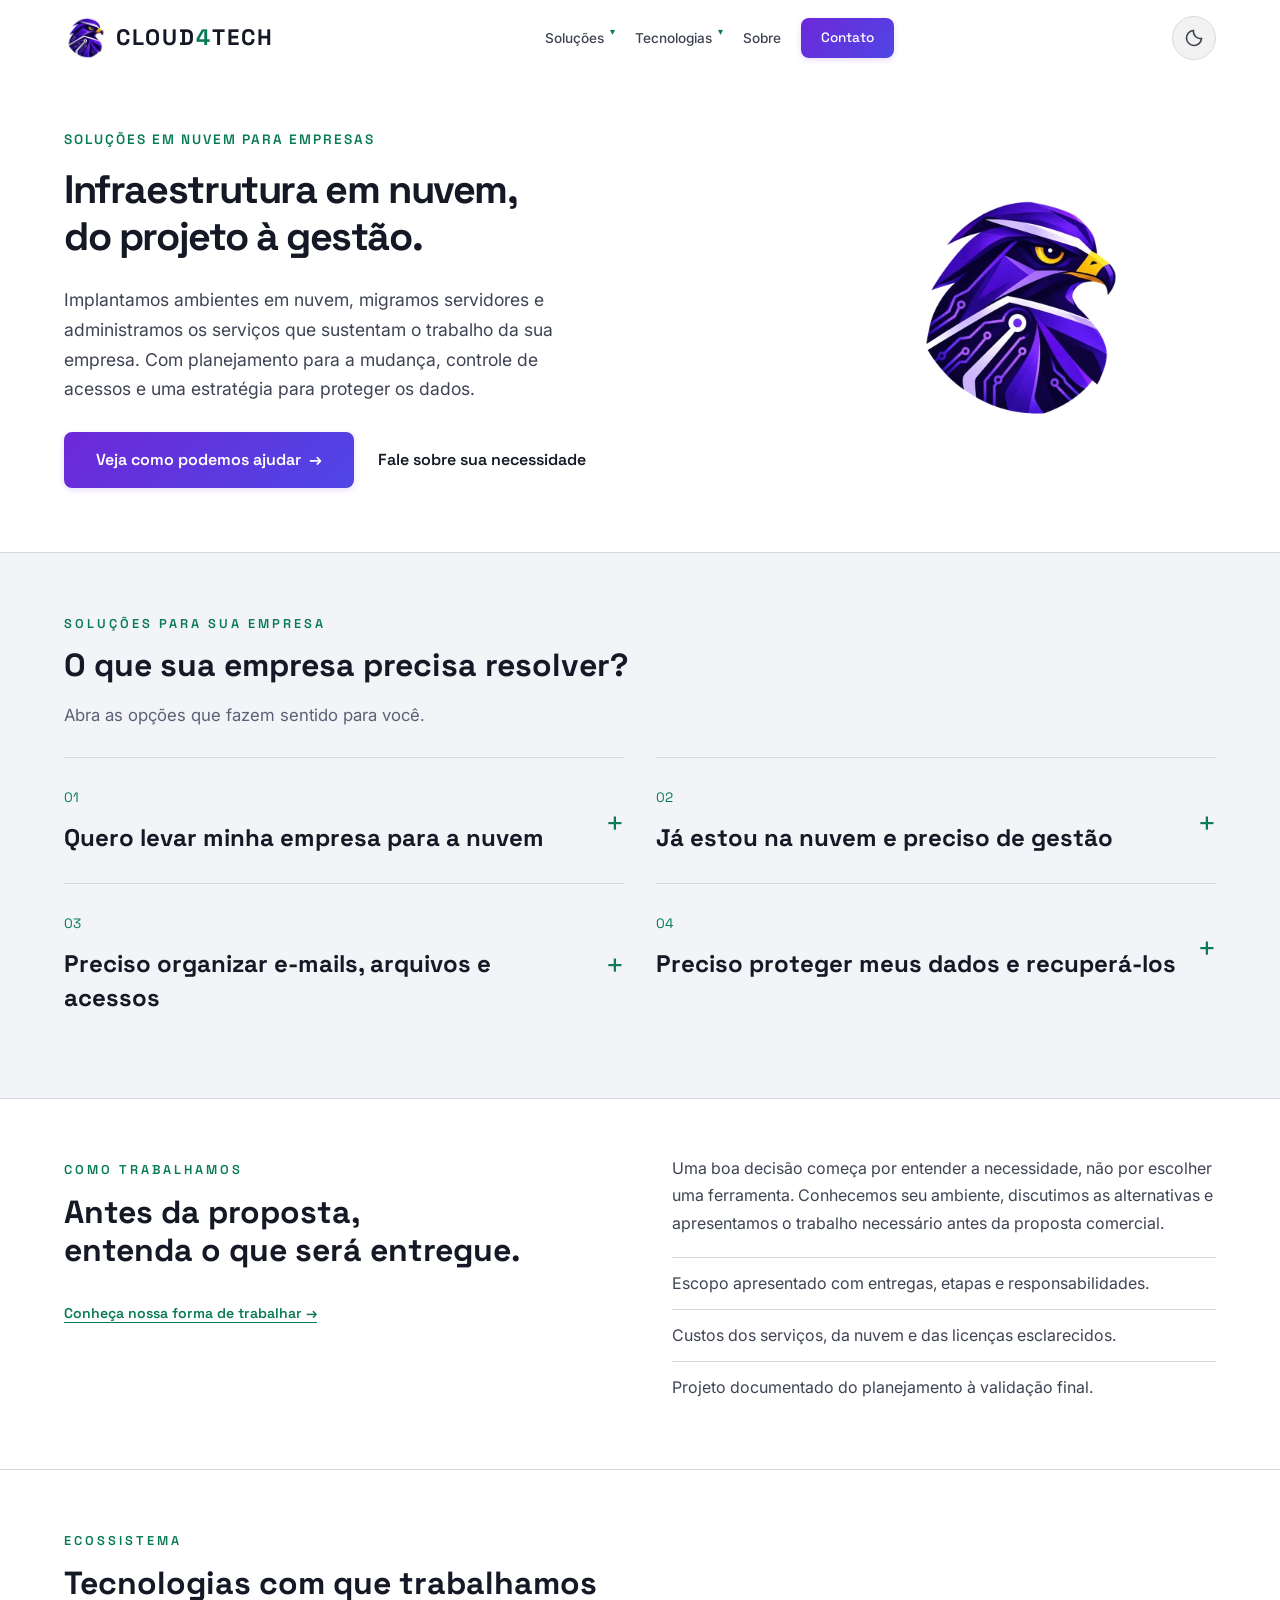
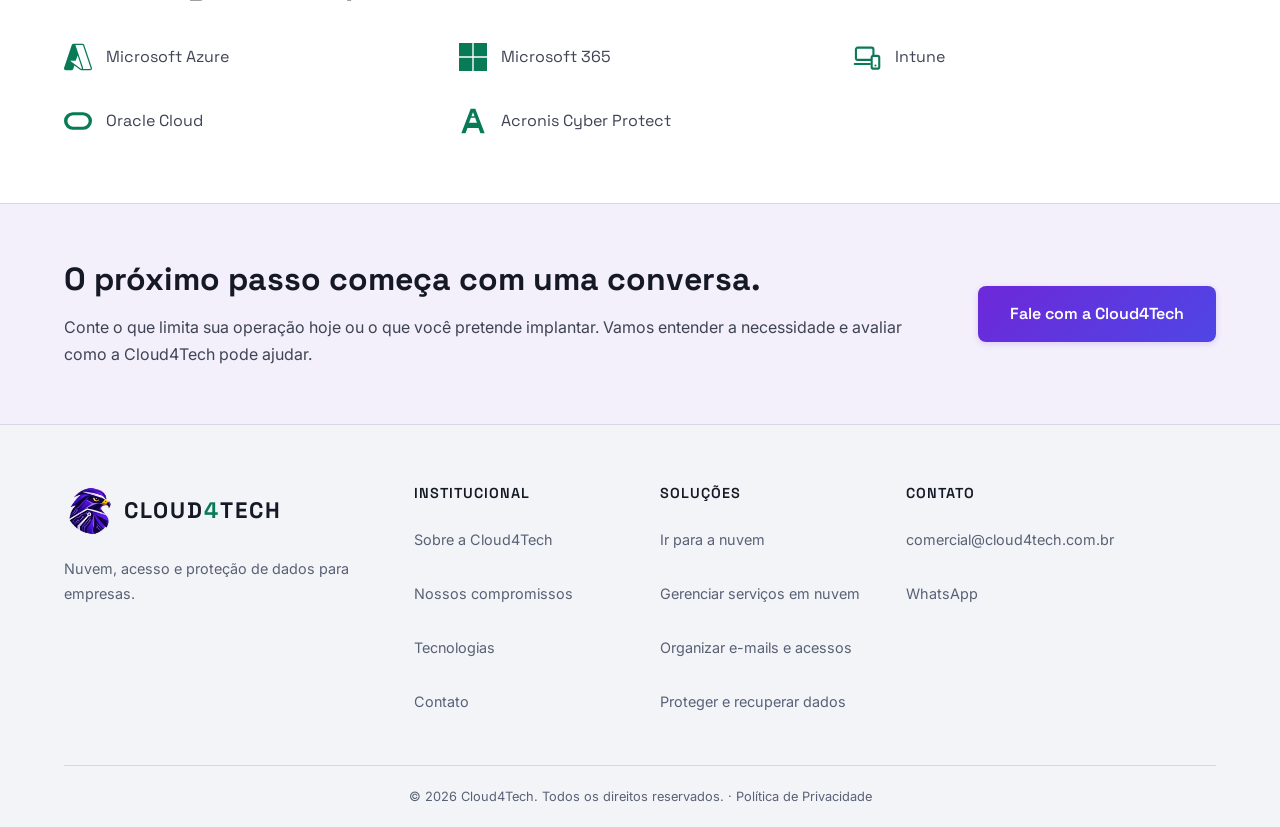
==== commit 7f14f615: "perf: otimiza assets e formulario e documenta identidade visual Adiciona imagens WebP responsivas, o" ====
--- a/index.html
+++ b/index.html
@@ -27,8 +27,8 @@
     <link rel="icon" href="/assets/images/favicon-tech.ico" type="image/x-icon">
     <link rel="apple-touch-icon" href="/assets/images/falcon-tech.png">
     <link rel="manifest" href="/site.webmanifest">
-    <link rel="preload" href="/assets/images/falcon-tech.png" as="image" fetchpriority="high">
-    <link rel="stylesheet" href="/assets/css/styles.css?v=25">
+    <link rel="preload" href="/assets/images/falcon-tech-320.webp" imagesrcset="/assets/images/falcon-tech-320.webp 1x, /assets/images/falcon-tech-640.webp 2x" as="image" type="image/webp" fetchpriority="high">
+    <link rel="stylesheet" href="/assets/css/styles.css?v=26">
     <script src="/assets/js/theme-init.js?v=2"></script>
     <script type="application/ld+json">
     {
@@ -71,7 +71,7 @@
     <a href="#main" class="skip-link">Ir para o conteúdo</a>
     <nav class="navbar" id="navbar" aria-label="Navegação principal">
         <div class="container navbar__inner">
-            <a href="/" class="navbar__logo" aria-label="Cloud4Tech, início"><img class="brand-symbol" src="/assets/images/falcon-tech.png" alt="" width="80" height="80" decoding="async"><span class="brand-wordmark"><span class="logo-text">CLOUD</span><span class="logo-accent">4</span><span class="logo-text">TECH</span></span></a>
+            <a href="/" class="navbar__logo" aria-label="Cloud4Tech, início"><img class="brand-symbol" src="/assets/images/falcon-tech-96.webp" srcset="/assets/images/falcon-tech-96.webp 1x, /assets/images/falcon-tech-192.webp 2x" alt="" width="80" height="80" decoding="async"><span class="brand-wordmark"><span class="logo-text">CLOUD</span><span class="logo-accent">4</span><span class="logo-text">TECH</span></span></a>
             <ul class="navbar__links" id="navLinks">
                 <li class="nav-dropdown"><a href="/#services" aria-haspopup="true" aria-expanded="false">Soluções</a><div class="nav-dropdown__menu"><a href="/ir-para-nuvem">Ir para a nuvem</a><a href="/cloud-gerenciada">Gerenciar serviços em nuvem</a><a href="/microsoft-365">Organizar e-mails e acessos</a><a href="/acronis">Proteger e recuperar dados</a></div></li>
                 <li class="nav-dropdown">
@@ -106,7 +106,7 @@
                         <a href="/contato" class="btn btn--text btn--lg">Fale sobre sua necessidade</a>
                     </div>
                 </div>
-                <div class="hero__visual" aria-hidden="true"><img class="hero__falcon" src="/assets/images/falcon-tech.png" alt="" width="340" height="340" decoding="async" fetchpriority="high"></div>
+                <div class="hero__visual" aria-hidden="true"><img class="hero__falcon" src="/assets/images/falcon-tech-320.webp" srcset="/assets/images/falcon-tech-320.webp 1x, /assets/images/falcon-tech-640.webp 2x" alt="" width="340" height="340" decoding="async" fetchpriority="high"></div>
             </div>
         </section>
         <section class="section services" id="services" aria-labelledby="servicesTitle">
@@ -171,13 +171,13 @@
     </main>
     <footer class="footer">
         <div class="container footer__inner">
-            <div class="footer__brand"><a href="/" class="navbar__logo" aria-label="Cloud4Tech, início"><img class="brand-symbol" src="/assets/images/falcon-tech.png" alt="" width="80" height="80" decoding="async"><span class="brand-wordmark"><span class="logo-text">CLOUD</span><span class="logo-accent">4</span><span class="logo-text">TECH</span></span></a><p>Nuvem, acesso e proteção de dados para empresas.</p></div>
+            <div class="footer__brand"><a href="/" class="navbar__logo" aria-label="Cloud4Tech, início"><img class="brand-symbol" src="/assets/images/falcon-tech-96.webp" srcset="/assets/images/falcon-tech-96.webp 1x, /assets/images/falcon-tech-192.webp 2x" alt="" width="80" height="80" decoding="async"><span class="brand-wordmark"><span class="logo-text">CLOUD</span><span class="logo-accent">4</span><span class="logo-text">TECH</span></span></a><p>Nuvem, acesso e proteção de dados para empresas.</p></div>
             <div class="footer__links"><h4>Institucional</h4><ul><li><a href="/sobre">Sobre a Cloud4Tech</a></li><li><a href="/sobre#mission">Nossos compromissos</a></li><li><a href="/#partners">Tecnologias</a></li><li><a href="/contato">Contato</a></li></ul></div>
             <div class="footer__links"><h4>Soluções</h4><ul><li><a href="/ir-para-nuvem">Ir para a nuvem</a></li><li><a href="/cloud-gerenciada">Gerenciar serviços em nuvem</a></li><li><a href="/microsoft-365">Organizar e-mails e acessos</a></li><li><a href="/acronis">Proteger e recuperar dados</a></li></ul></div>
             <div class="footer__links"><h4>Contato</h4><ul><li><a href="mailto:comercial@cloud4tech.com.br">comercial@cloud4tech.com.br</a></li><li><a href="https://wa.me/5511987839637" target="_blank" rel="noopener">WhatsApp</a></li></ul></div>
         </div>
         <div class="container"><div class="footer__bottom"><p>&copy; 2026 Cloud4Tech. Todos os direitos reservados. &middot; <a href="/privacidade">Política de Privacidade</a></p></div></div>
     </footer>
-    <script src="/assets/js/main.js?v=18"></script>
+    <script src="/assets/js/main.js?v=19"></script>
 </body>
 </html>
--- a/assets/css/styles.css
+++ b/assets/css/styles.css
@@ -344,12 +344,12 @@
    ============================ */
 .hero {
     position: relative;
-    min-height: 660px;
+    min-height: 0;
     display: flex;
     align-items: center;
     justify-content: center;
     overflow: hidden;
-    padding: 136px 0 88px;
+    padding: 128px 0 64px;
     background: var(--c-bg);
 }
 
@@ -360,53 +360,13 @@
     align-items: center;
     justify-content: center;
     min-width: 0;
-    padding: 16px 0;
-}
-
-.hero__art {
-    position: relative;
-    display: grid;
-    place-items: center;
-    width: 100%;
-    aspect-ratio: 1;
-    isolation: isolate;
-    background: radial-gradient(circle, rgba(109,40,217,0.15), transparent 68%);
-}
-
-.hero__art::before,
-.hero__art::after {
-    content: '';
-    position: absolute;
-    inset: 8%;
-    border: 1px solid rgba(157,141,240,0.24);
-    border-radius: 50%;
-    z-index: -1;
-}
-
-.hero__art::after {
-    inset: 0;
-    border-color: var(--c-border);
-    border-radius: 24%;
-    transform: rotate(-12deg);
+    padding: 0;
 }
 
 .hero__falcon {
     width: 84%;
-    max-width: 340px;
+    max-width: 240px;
     height: auto;
-    filter: drop-shadow(0 12px 32px rgba(109,40,217,0.18));
-}
-
-.hero__visual-caption {
-    text-align: center;
-    margin-top: 20px;
-}
-
-.hero__visual-caption p {
-    margin-top: 8px;
-    font-family: var(--ff-heading);
-    font-size: 1.1rem;
-    color: var(--c-text);
 }
 
 /* --- Hero layout --- */
@@ -1716,43 +1676,23 @@
     }
 
     .hero {
-        min-height: auto;
-        padding-top: 100px;
-        padding-bottom: 48px;
+        padding: 104px 0 40px;
     }
 
     .hero__inner {
-        grid-template-columns: 1fr;
-        gap: 24px;
+        grid-template-columns: minmax(0, 1fr) 128px;
+        gap: 20px;
     }
 
     .hero__visual {
         flex-direction: row;
         gap: 20px;
-        justify-content: flex-start;
+        justify-content: center;
         padding: 0;
     }
 
-    .hero__art {
-        width: 112px;
-        flex-shrink: 0;
-    }
-
     .hero__falcon {
-        width: 88%;
-    }
-
-    .hero__visual-caption {
-        margin-top: 0;
-        text-align: left;
-    }
-
-    .hero__visual-caption .section__tag {
-        font-size: 0.7rem;
-    }
-
-    .hero__visual-caption p {
-        font-size: 0.9rem;
+        width: 100%;
     }
 
     .hero__scroll {
@@ -2407,20 +2347,6 @@
     text-underline-offset: 6px;
 }
 
-.home .hero {
-    min-height: 0;
-    padding: 128px 0 64px;
-}
-
-.home .hero__visual {
-    padding: 0;
-}
-
-.home .hero__falcon {
-    max-width: 240px;
-    filter: none;
-}
-
 .home .section {
     padding: 56px 0;
 }
@@ -2626,23 +2552,6 @@
 }
 
 @media (max-width: 768px) {
-    .home .hero {
-        padding: 104px 0 40px;
-    }
-
-    .home .hero__inner {
-        grid-template-columns: minmax(0, 1fr) 128px;
-        gap: 20px;
-    }
-
-    .home .hero__visual {
-        justify-content: center;
-    }
-
-    .home .hero__falcon {
-        width: 100%;
-    }
-
     .company-summary__inner {
         grid-template-columns: 1fr;
         gap: 24px;
